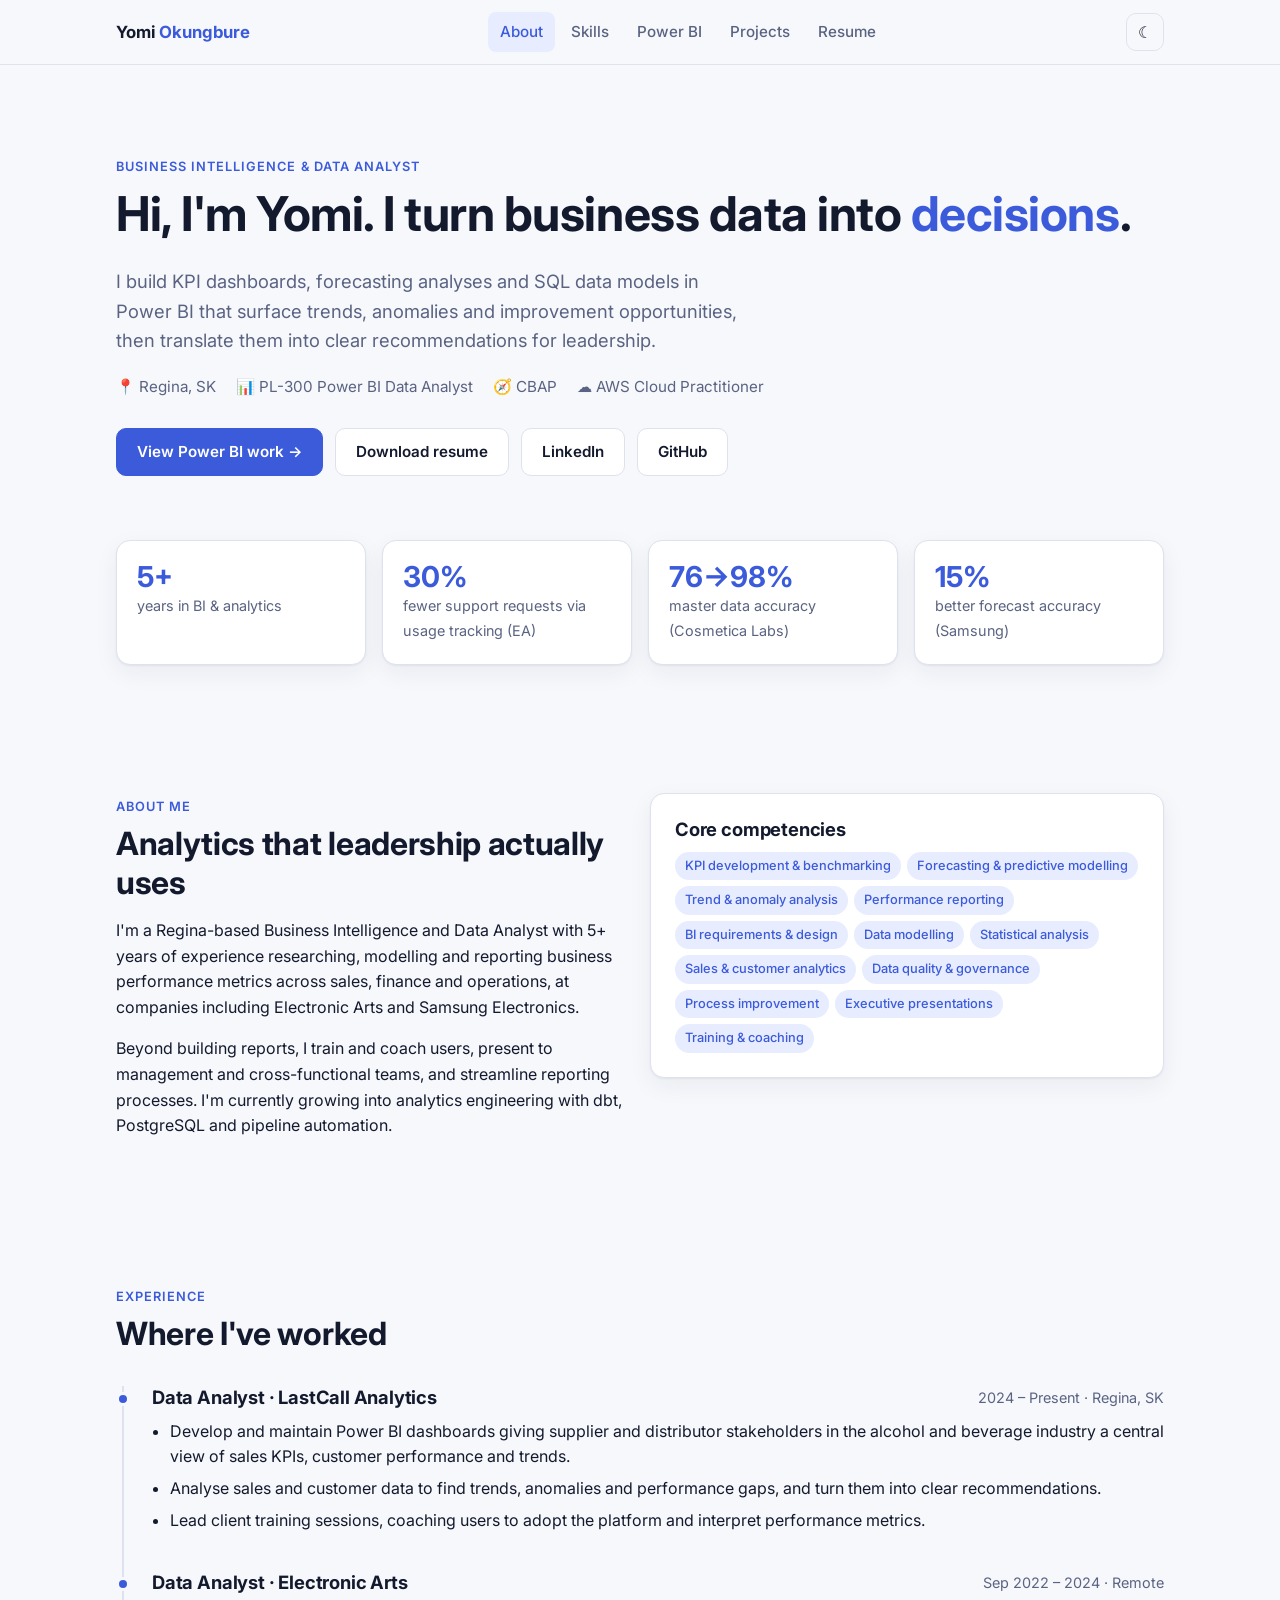
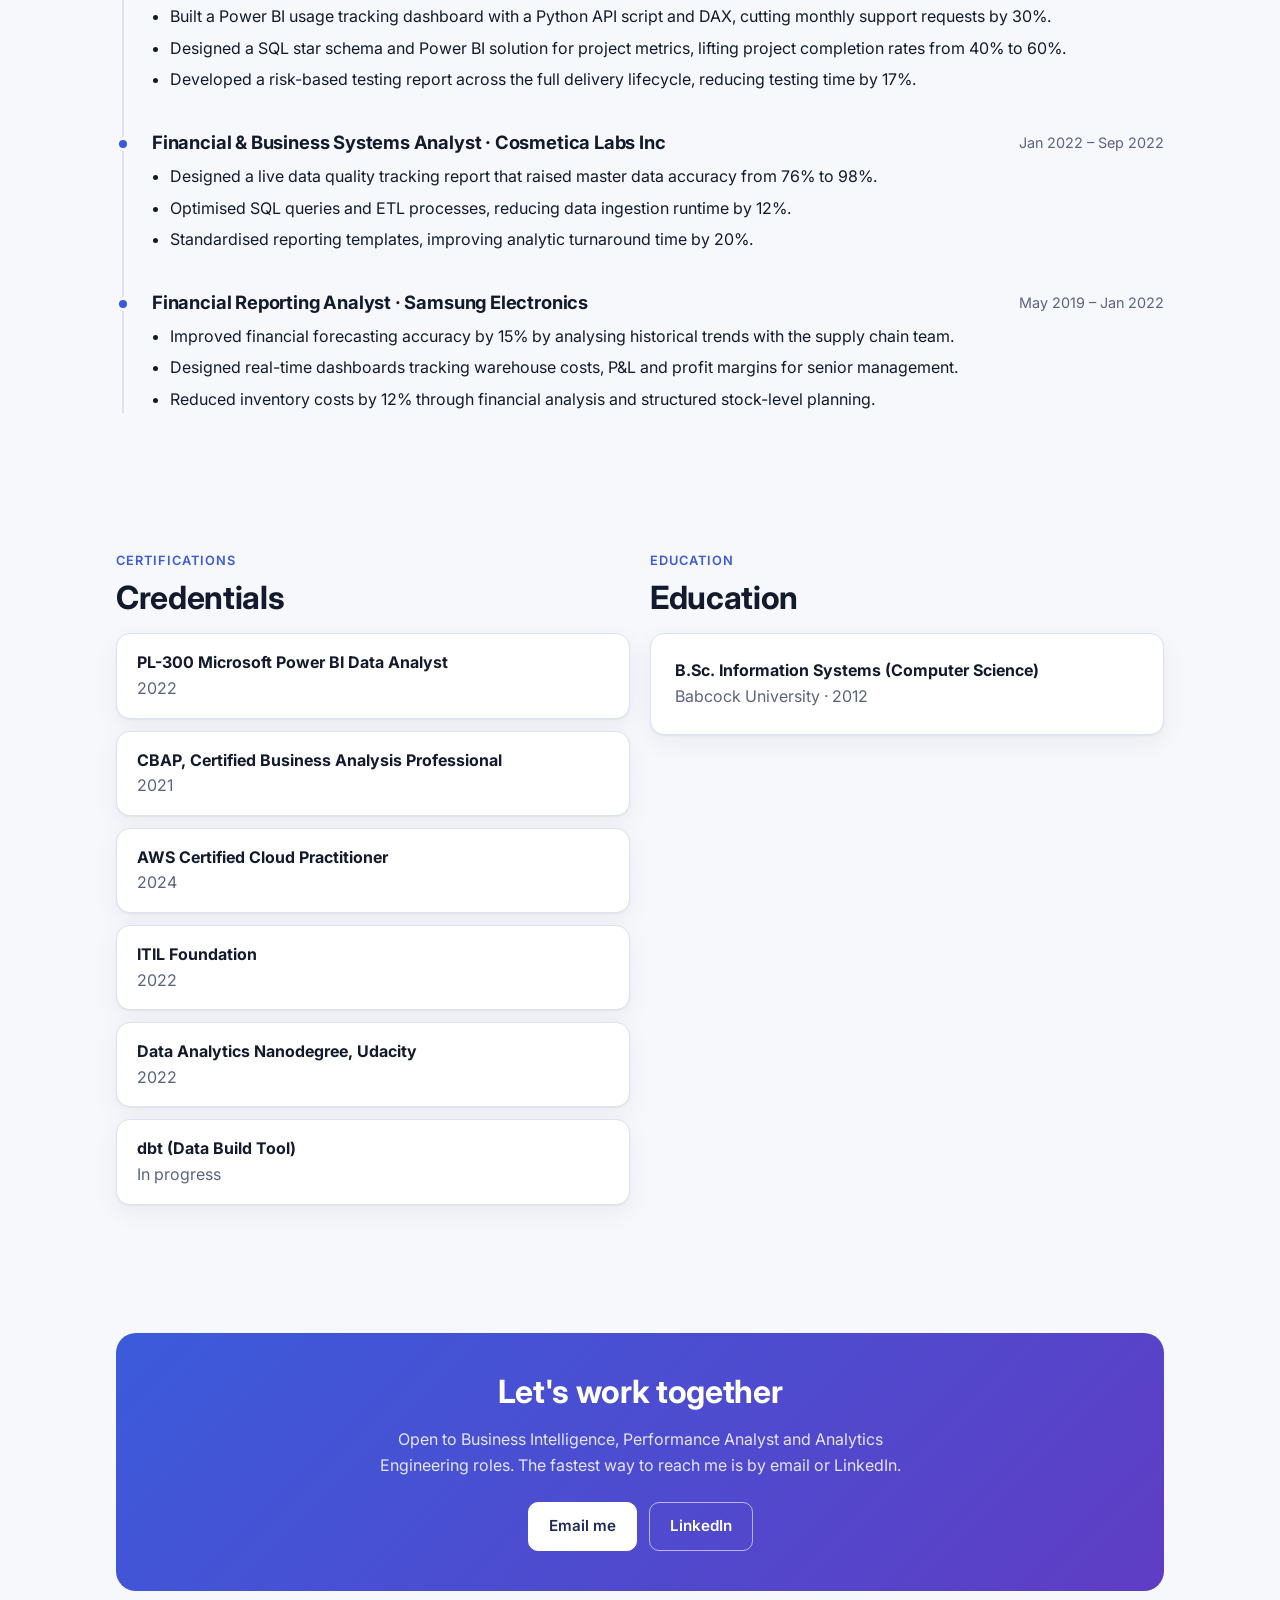
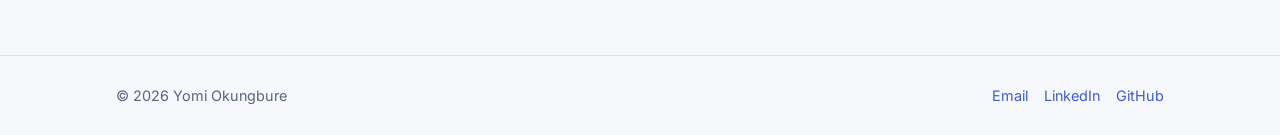
==== index.html @ 1226eb6e "Initial personal website About, Skills, Power BI and Projects pages with embedded Financial Dashboar" ====
<!doctype html>
<html lang="en">
<head>
  <meta charset="utf-8">
  <meta name="viewport" content="width=device-width, initial-scale=1">
  <title>Yomi Okungbure | Business Intelligence & Data Analyst</title>
  <meta name="description" content="Regina-based Business Intelligence and Data Analyst with 5+ years building Power BI dashboards, SQL data models and forecasting analyses.">
  <meta property="og:title" content="Yomi Okungbure | Business Intelligence & Data Analyst">
  <meta property="og:description" content="Power BI dashboards, SQL data models, KPI benchmarking and forecasting.">
  <meta property="og:image" content="assets/img/financial-dashboard.jpg">
  <link rel="preconnect" href="https://fonts.googleapis.com">
  <link rel="preconnect" href="https://fonts.gstatic.com" crossorigin>
  <link href="https://fonts.googleapis.com/css2?family=Inter:wght@400;500;600;700&display=swap" rel="stylesheet">
  <link rel="stylesheet" href="assets/css/style.css">
  <script src="assets/js/main.js"></script>
</head>
<body>
  <header class="site-header">
    <div class="container nav">
      <a class="brand" href="index.html">Yomi <span>Okungbure</span></a>
      <ul class="nav-links">
        <li><a href="index.html" aria-current="page">About</a></li>
        <li><a href="skills.html">Skills</a></li>
        <li><a href="powerbi.html">Power BI</a></li>
        <li><a href="projects.html">Projects</a></li>
        <li><a href="assets/Yomi_Okungbure_Resume.pdf" target="_blank" rel="noopener">Resume</a></li>
      </ul>
      <div class="nav-right">
        <button class="icon-btn" data-theme-toggle aria-label="Toggle dark mode">☾</button>
        <button class="icon-btn menu-btn" data-menu-toggle aria-label="Open menu" aria-expanded="false">☰</button>
      </div>
    </div>
  </header>

  <main>
    <section class="hero">
      <div class="container">
        <span class="eyebrow">Business Intelligence &amp; Data Analyst</span>
        <h1>Hi, I'm Yomi. I turn business data into <span>decisions</span>.</h1>
        <p class="lead">
          I build KPI dashboards, forecasting analyses and SQL data models in Power BI that surface trends,
          anomalies and improvement opportunities, then translate them into clear recommendations for leadership.
        </p>
        <div class="hero-meta">
          <span>📍 Regina, SK</span>
          <span>📊 PL-300 Power BI Data Analyst</span>
          <span>🧭 CBAP</span>
          <span>☁ AWS Cloud Practitioner</span>
        </div>
        <div class="btn-row">
          <a class="btn btn-primary" href="powerbi.html">View Power BI work →</a>
          <a class="btn" href="assets/Yomi_Okungbure_Resume.pdf" target="_blank" rel="noopener">Download resume</a>
          <a class="btn" href="https://www.linkedin.com/in/yomi-okungbure/" target="_blank" rel="noopener">LinkedIn</a>
          <a class="btn" href="https://github.com/BOkungbure" target="_blank" rel="noopener">GitHub</a>
        </div>
      </div>
    </section>

    <section style="padding-top:0">
      <div class="container">
        <div class="stats">
          <div class="stat"><b>5+</b><span>years in BI &amp; analytics</span></div>
          <div class="stat"><b>30%</b><span>fewer support requests via usage tracking (EA)</span></div>
          <div class="stat"><b>76→98%</b><span>master data accuracy (Cosmetica Labs)</span></div>
          <div class="stat"><b>15%</b><span>better forecast accuracy (Samsung)</span></div>
        </div>
      </div>
    </section>

    <section>
      <div class="container grid grid-2" style="align-items:start">
        <div>
          <span class="eyebrow">About me</span>
          <h2>Analytics that leadership actually uses</h2>
          <p>
            I'm a Regina-based Business Intelligence and Data Analyst with 5+ years of experience researching,
            modelling and reporting business performance metrics across sales, finance and operations, at
            companies including Electronic Arts and Samsung Electronics.
          </p>
          <p>
            Beyond building reports, I train and coach users, present to management and cross-functional teams,
            and streamline reporting processes. I'm currently growing into analytics engineering with dbt,
            PostgreSQL and pipeline automation.
          </p>
        </div>
        <div class="card">
          <h3>Core competencies</h3>
          <ul class="tags">
            <li>KPI development &amp; benchmarking</li>
            <li>Forecasting &amp; predictive modelling</li>
            <li>Trend &amp; anomaly analysis</li>
            <li>Performance reporting</li>
            <li>BI requirements &amp; design</li>
            <li>Data modelling</li>
            <li>Statistical analysis</li>
            <li>Sales &amp; customer analytics</li>
            <li>Data quality &amp; governance</li>
            <li>Process improvement</li>
            <li>Executive presentations</li>
            <li>Training &amp; coaching</li>
          </ul>
        </div>
      </div>
    </section>

    <section>
      <div class="container">
        <div class="section-head">
          <span class="eyebrow">Experience</span>
          <h2>Where I've worked</h2>
        </div>
        <div class="timeline">
          <article class="job">
            <div class="job-head">
              <h3>Data Analyst · LastCall Analytics</h3>
              <span class="job-meta">2024 – Present · Regina, SK</span>
            </div>
            <ul>
              <li>Develop and maintain Power BI dashboards giving supplier and distributor stakeholders in the alcohol and beverage industry a central view of sales KPIs, customer performance and trends.</li>
              <li>Analyse sales and customer data to find trends, anomalies and performance gaps, and turn them into clear recommendations.</li>
              <li>Lead client training sessions, coaching users to adopt the platform and interpret performance metrics.</li>
            </ul>
          </article>
          <article class="job">
            <div class="job-head">
              <h3>Data Analyst · Electronic Arts</h3>
              <span class="job-meta">Sep 2022 – 2024 · Remote</span>
            </div>
            <ul>
              <li>Built a Power BI usage tracking dashboard with a Python API script and DAX, cutting monthly support requests by 30%.</li>
              <li>Designed a SQL star schema and Power BI solution for project metrics, lifting project completion rates from 40% to 60%.</li>
              <li>Developed a risk-based testing report across the full delivery lifecycle, reducing testing time by 17%.</li>
            </ul>
          </article>
          <article class="job">
            <div class="job-head">
              <h3>Financial &amp; Business Systems Analyst · Cosmetica Labs Inc</h3>
              <span class="job-meta">Jan 2022 – Sep 2022</span>
            </div>
            <ul>
              <li>Designed a live data quality tracking report that raised master data accuracy from 76% to 98%.</li>
              <li>Optimised SQL queries and ETL processes, reducing data ingestion runtime by 12%.</li>
              <li>Standardised reporting templates, improving analytic turnaround time by 20%.</li>
            </ul>
          </article>
          <article class="job">
            <div class="job-head">
              <h3>Financial Reporting Analyst · Samsung Electronics</h3>
              <span class="job-meta">May 2019 – Jan 2022</span>
            </div>
            <ul>
              <li>Improved financial forecasting accuracy by 15% by analysing historical trends with the supply chain team.</li>
              <li>Designed real-time dashboards tracking warehouse costs, P&amp;L and profit margins for senior management.</li>
              <li>Reduced inventory costs by 12% through financial analysis and structured stock-level planning.</li>
            </ul>
          </article>
        </div>
      </div>
    </section>

    <section>
      <div class="container grid grid-2" style="align-items:start">
        <div>
          <span class="eyebrow">Certifications</span>
          <h2>Credentials</h2>
          <div class="grid" style="gap:12px">
            <div class="card" style="padding:16px 20px"><b>PL-300 Microsoft Power BI Data Analyst</b><br><span class="muted">2022</span></div>
            <div class="card" style="padding:16px 20px"><b>CBAP, Certified Business Analysis Professional</b><br><span class="muted">2021</span></div>
            <div class="card" style="padding:16px 20px"><b>AWS Certified Cloud Practitioner</b><br><span class="muted">2024</span></div>
            <div class="card" style="padding:16px 20px"><b>ITIL Foundation</b><br><span class="muted">2022</span></div>
            <div class="card" style="padding:16px 20px"><b>Data Analytics Nanodegree, Udacity</b><br><span class="muted">2022</span></div>
            <div class="card" style="padding:16px 20px"><b>dbt (Data Build Tool)</b><br><span class="muted">In progress</span></div>
          </div>
        </div>
        <div>
          <span class="eyebrow">Education</span>
          <h2>Education</h2>
          <div class="card">
            <b>B.Sc. Information Systems (Computer Science)</b><br>
            <span class="muted">Babcock University · 2012</span>
          </div>
        </div>
      </div>
    </section>

    <section id="contact">
      <div class="container">
        <div class="cta">
          <h2>Let's work together</h2>
          <p>Open to Business Intelligence, Performance Analyst and Analytics Engineering roles. The fastest way to reach me is by email or LinkedIn.</p>
          <div class="btn-row" style="justify-content:center">
            <a class="btn" href="mailto:b.okungbure@gmail.com">Email me</a>
            <a class="btn btn-ghost" href="https://www.linkedin.com/in/yomi-okungbure/" target="_blank" rel="noopener">LinkedIn</a>
          </div>
        </div>
      </div>
    </section>
  </main>

  <footer class="site-footer">
    <div class="container">
      <span>© <span data-year></span> Yomi Okungbure</span>
      <nav>
        <a href="mailto:b.okungbure@gmail.com">Email</a>
        <a href="https://www.linkedin.com/in/yomi-okungbure/" target="_blank" rel="noopener">LinkedIn</a>
        <a href="https://github.com/BOkungbure" target="_blank" rel="noopener">GitHub</a>
      </nav>
    </div>
  </footer>
</body>
</html>
---- assets/css/style.css ----
/* ===== Design tokens ===== */
:root {
  --bg: #f7f8fc;
  --surface: #ffffff;
  --surface-2: #eef1f8;
  --text: #141a2e;
  --muted: #5a6382;
  --border: #dde2ee;
  --accent: #3b5bdb;
  --accent-2: #12b886;
  --accent-soft: #e7ecff;
  --shadow: 0 1px 2px rgba(20, 26, 46, .06), 0 8px 24px rgba(20, 26, 46, .06);
  --radius: 14px;
  --maxw: 1080px;
}
@media (prefers-color-scheme: dark) {
  :root:not([data-theme="light"]) {
    --bg: #0d1120;
    --surface: #151b2e;
    --surface-2: #1c2440;
    --text: #e8ebf5;
    --muted: #9aa3c0;
    --border: #2a3354;
    --accent: #7c95ff;
    --accent-2: #38d9a9;
    --accent-soft: #222c52;
    --shadow: 0 1px 2px rgba(0, 0, 0, .3), 0 8px 24px rgba(0, 0, 0, .25);
  }
}
:root[data-theme="dark"] {
  --bg: #0d1120;
  --surface: #151b2e;
  --surface-2: #1c2440;
  --text: #e8ebf5;
  --muted: #9aa3c0;
  --border: #2a3354;
  --accent: #7c95ff;
  --accent-2: #38d9a9;
  --accent-soft: #222c52;
  --shadow: 0 1px 2px rgba(0, 0, 0, .3), 0 8px 24px rgba(0, 0, 0, .25);
}

/* ===== Base ===== */
*, *::before, *::after { box-sizing: border-box; }
html { scroll-behavior: smooth; }
body {
  margin: 0;
  background: var(--bg);
  color: var(--text);
  font-family: "Inter", system-ui, -apple-system, "Segoe UI", Roboto, sans-serif;
  font-size: 16px;
  line-height: 1.6;
  -webkit-font-smoothing: antialiased;
}
a { color: var(--accent); text-decoration: none; }
a:hover { text-decoration: underline; }
img { max-width: 100%; display: block; }
h1, h2, h3 { line-height: 1.2; margin: 0 0 .5em; letter-spacing: -.01em; }
h1 { font-size: clamp(2rem, 5vw, 3rem); }
h2 { font-size: clamp(1.5rem, 3.2vw, 2rem); }
h3 { font-size: 1.15rem; }
p { margin: 0 0 1em; }
.container { max-width: var(--maxw); margin: 0 auto; padding: 0 16px; }
.muted { color: var(--muted); }

/* ===== Header / nav ===== */
.site-header {
  position: sticky; top: 0; z-index: 10;
  background: color-mix(in srgb, var(--bg) 85%, transparent);
  backdrop-filter: blur(10px);
  border-bottom: 1px solid var(--border);
}
.nav { display: flex; align-items: center; justify-content: space-between; height: 64px; gap: 12px; }
.brand { font-weight: 700; color: var(--text); font-size: 1.05rem; white-space: nowrap; }
.brand span { color: var(--accent); }
.brand:hover { text-decoration: none; }
.nav-links { display: flex; align-items: center; gap: 4px; list-style: none; margin: 0; padding: 0; }
.nav-links a {
  display: block; padding: 8px 12px; border-radius: 8px;
  color: var(--muted); font-weight: 500; font-size: .95rem;
}
.nav-links a:hover { color: var(--text); background: var(--surface-2); text-decoration: none; }
.nav-links a[aria-current="page"] { color: var(--accent); background: var(--accent-soft); }
.icon-btn {
  background: none; border: 1px solid var(--border); color: var(--text);
  width: 38px; height: 38px; border-radius: 10px; cursor: pointer;
  display: inline-grid; place-items: center; font-size: 1rem;
}
.icon-btn:hover { background: var(--surface-2); }
.nav-right { display: flex; gap: 8px; align-items: center; }
.menu-btn { display: none; }

@media (max-width: 760px) {
  .menu-btn { display: inline-grid; }
  .nav-links {
    display: none; position: absolute; top: 64px; left: 0; right: 0;
    flex-direction: column; align-items: stretch; gap: 0;
    background: var(--surface); border-bottom: 1px solid var(--border); padding: 8px 16px 16px;
  }
  .nav-links.open { display: flex; }
  .nav-links a { padding: 12px; }
}

/* ===== Sections ===== */
section { padding: 64px 0; }
.section-head { margin-bottom: 32px; max-width: 680px; }
.eyebrow {
  display: inline-block; font-size: .8rem; font-weight: 600; letter-spacing: .08em;
  text-transform: uppercase; color: var(--accent); margin-bottom: 8px;
}
.page-hero { padding: 56px 0 8px; }

/* ===== Hero ===== */
.hero { padding: 88px 0 64px; }
.hero h1 span { color: var(--accent); }
.hero .lead { font-size: 1.15rem; color: var(--muted); max-width: 640px; }
.hero-meta { display: flex; flex-wrap: wrap; gap: 8px 20px; color: var(--muted); font-size: .95rem; margin: 20px 0 28px; }
.btn-row { display: flex; flex-wrap: wrap; gap: 12px; }
.btn {
  display: inline-flex; align-items: center; gap: 8px;
  padding: 11px 20px; border-radius: 10px; font-weight: 600; font-size: .95rem;
  border: 1px solid var(--border); color: var(--text); background: var(--surface);
}
.btn:hover { text-decoration: none; border-color: var(--accent); }
.btn-primary { background: var(--accent); border-color: var(--accent); color: #fff; }
.btn-primary:hover { filter: brightness(1.08); }

/* ===== Stats ===== */
.stats { display: grid; grid-template-columns: repeat(auto-fit, minmax(160px, 1fr)); gap: 16px; }
.stat {
  background: var(--surface); border: 1px solid var(--border); border-radius: var(--radius);
  padding: 20px; box-shadow: var(--shadow);
}
.stat b { display: block; font-size: 1.8rem; color: var(--accent); line-height: 1.1; }
.stat span { color: var(--muted); font-size: .9rem; }

/* ===== Cards ===== */
.grid { display: grid; gap: 20px; }
.grid > * { min-width: 0; }
.grid-2 { grid-template-columns: repeat(auto-fit, minmax(300px, 1fr)); }
.grid-3 { grid-template-columns: repeat(auto-fit, minmax(240px, 1fr)); }
.card {
  background: var(--surface); border: 1px solid var(--border); border-radius: var(--radius);
  padding: 24px; box-shadow: var(--shadow);
}
.card p:last-child { margin-bottom: 0; }
.tags { display: flex; flex-wrap: wrap; gap: 6px; margin: 12px 0 0; padding: 0; list-style: none; }
.tags li {
  font-size: .8rem; padding: 4px 10px; border-radius: 999px;
  background: var(--accent-soft); color: var(--accent); font-weight: 500;
}

/* ===== Skills ===== */
.skill-card h3 { display: flex; justify-content: space-between; align-items: baseline; gap: 8px; }
.level { font-size: .8rem; font-weight: 600; color: var(--accent-2); white-space: nowrap; }
.meter { height: 8px; border-radius: 999px; background: var(--surface-2); overflow: hidden; margin: 6px 0 14px; }
.meter > i { display: block; height: 100%; border-radius: inherit; background: linear-gradient(90deg, var(--accent), var(--accent-2)); }
.chip-group { margin-bottom: 28px; }
.chip-group h3 { margin-bottom: 10px; }
.chips { display: flex; flex-wrap: wrap; gap: 8px; list-style: none; margin: 0; padding: 0; }
.chips li {
  background: var(--surface); border: 1px solid var(--border); border-radius: 10px;
  padding: 7px 14px; font-size: .92rem;
}

/* ===== Timeline ===== */
.timeline { border-left: 2px solid var(--border); margin-left: 6px; padding-left: 28px; }
.job { position: relative; padding-bottom: 32px; }
.job:last-child { padding-bottom: 0; }
.job::before {
  content: ""; position: absolute; left: -36px; top: 6px;
  width: 14px; height: 14px; border-radius: 50%;
  background: var(--accent); border: 3px solid var(--bg);
}
.job-head { display: flex; flex-wrap: wrap; justify-content: space-between; gap: 4px 16px; }
.job-head h3 { margin: 0; }
.job-meta { color: var(--muted); font-size: .9rem; }
.job ul { margin: 10px 0 0; padding-left: 18px; }
.job li { margin-bottom: 6px; }

/* ===== Power BI reports ===== */
.report { display: grid; gap: 28px; }
.report + .report { margin-top: 64px; padding-top: 64px; border-top: 1px solid var(--border); }
.embed {
  position: relative; width: 100%; aspect-ratio: 16 / 10;
  border-radius: var(--radius); overflow: hidden;
  border: 1px solid var(--border); background: var(--surface-2); box-shadow: var(--shadow);
}
.embed iframe { position: absolute; inset: 0; width: 100%; height: 100%; border: 0; }
.report-pages { display: grid; grid-template-columns: repeat(auto-fit, minmax(220px, 1fr)); gap: 16px; }
.report-pages .card { padding: 18px; }
.report-pages h4 { margin: 0 0 6px; font-size: 1rem; }
.report-pages p { font-size: .92rem; color: var(--muted); }
.report-cards .card { padding: 0; overflow: hidden; display: flex; flex-direction: column; }
.report-cards .card img { aspect-ratio: 4 / 3; object-fit: cover; width: 100%; border-bottom: 1px solid var(--border); }
.report-cards .card .body { padding: 20px; }
.note {
  border-left: 4px solid var(--accent-2); background: var(--surface);
  padding: 14px 18px; border-radius: 8px; font-size: .92rem; color: var(--muted);
}

/* ===== Projects ===== */
.project h3 a { color: var(--text); }
.arch {
  background: var(--surface-2); border-radius: 10px; padding: 16px;
  font-family: ui-monospace, "Cascadia Code", Consolas, monospace; font-size: .85rem;
  overflow-x: auto; white-space: pre; color: var(--text); margin: 12px 0;
}
.project ul { padding-left: 18px; }

/* ===== Contact / footer ===== */
.cta {
  background: linear-gradient(135deg, var(--accent), #5f3dc4);
  color: #fff; border-radius: 20px; padding: 40px 32px; text-align: center;
}
.cta p { color: rgba(255, 255, 255, .85); max-width: 560px; margin: 0 auto 24px; }
.cta .btn { background: #fff; color: #1f2a5c; border-color: #fff; }
.cta .btn-ghost { background: transparent; color: #fff; border-color: rgba(255, 255, 255, .6); }
.site-footer { border-top: 1px solid var(--border); padding: 28px 0; color: var(--muted); font-size: .9rem; }
.site-footer .container { display: flex; flex-wrap: wrap; justify-content: space-between; gap: 12px; }
.site-footer nav { display: flex; gap: 16px; }
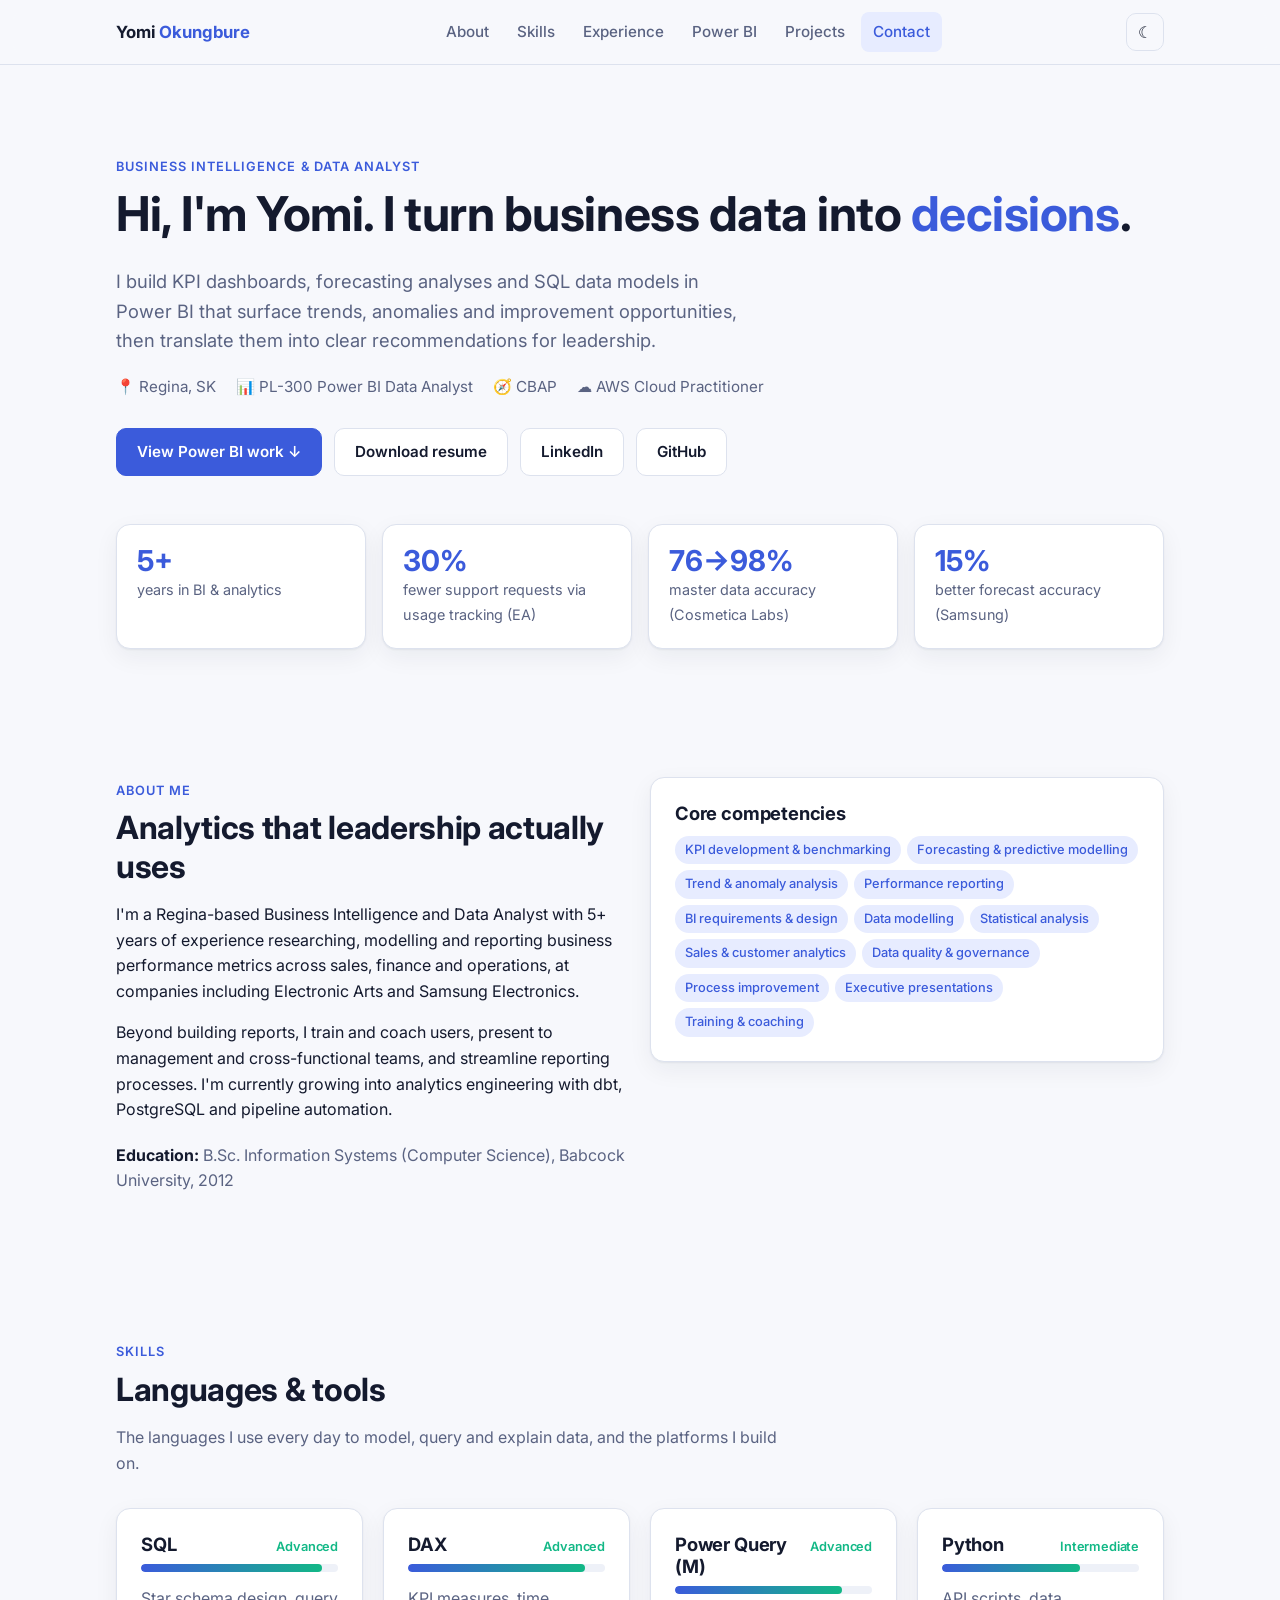
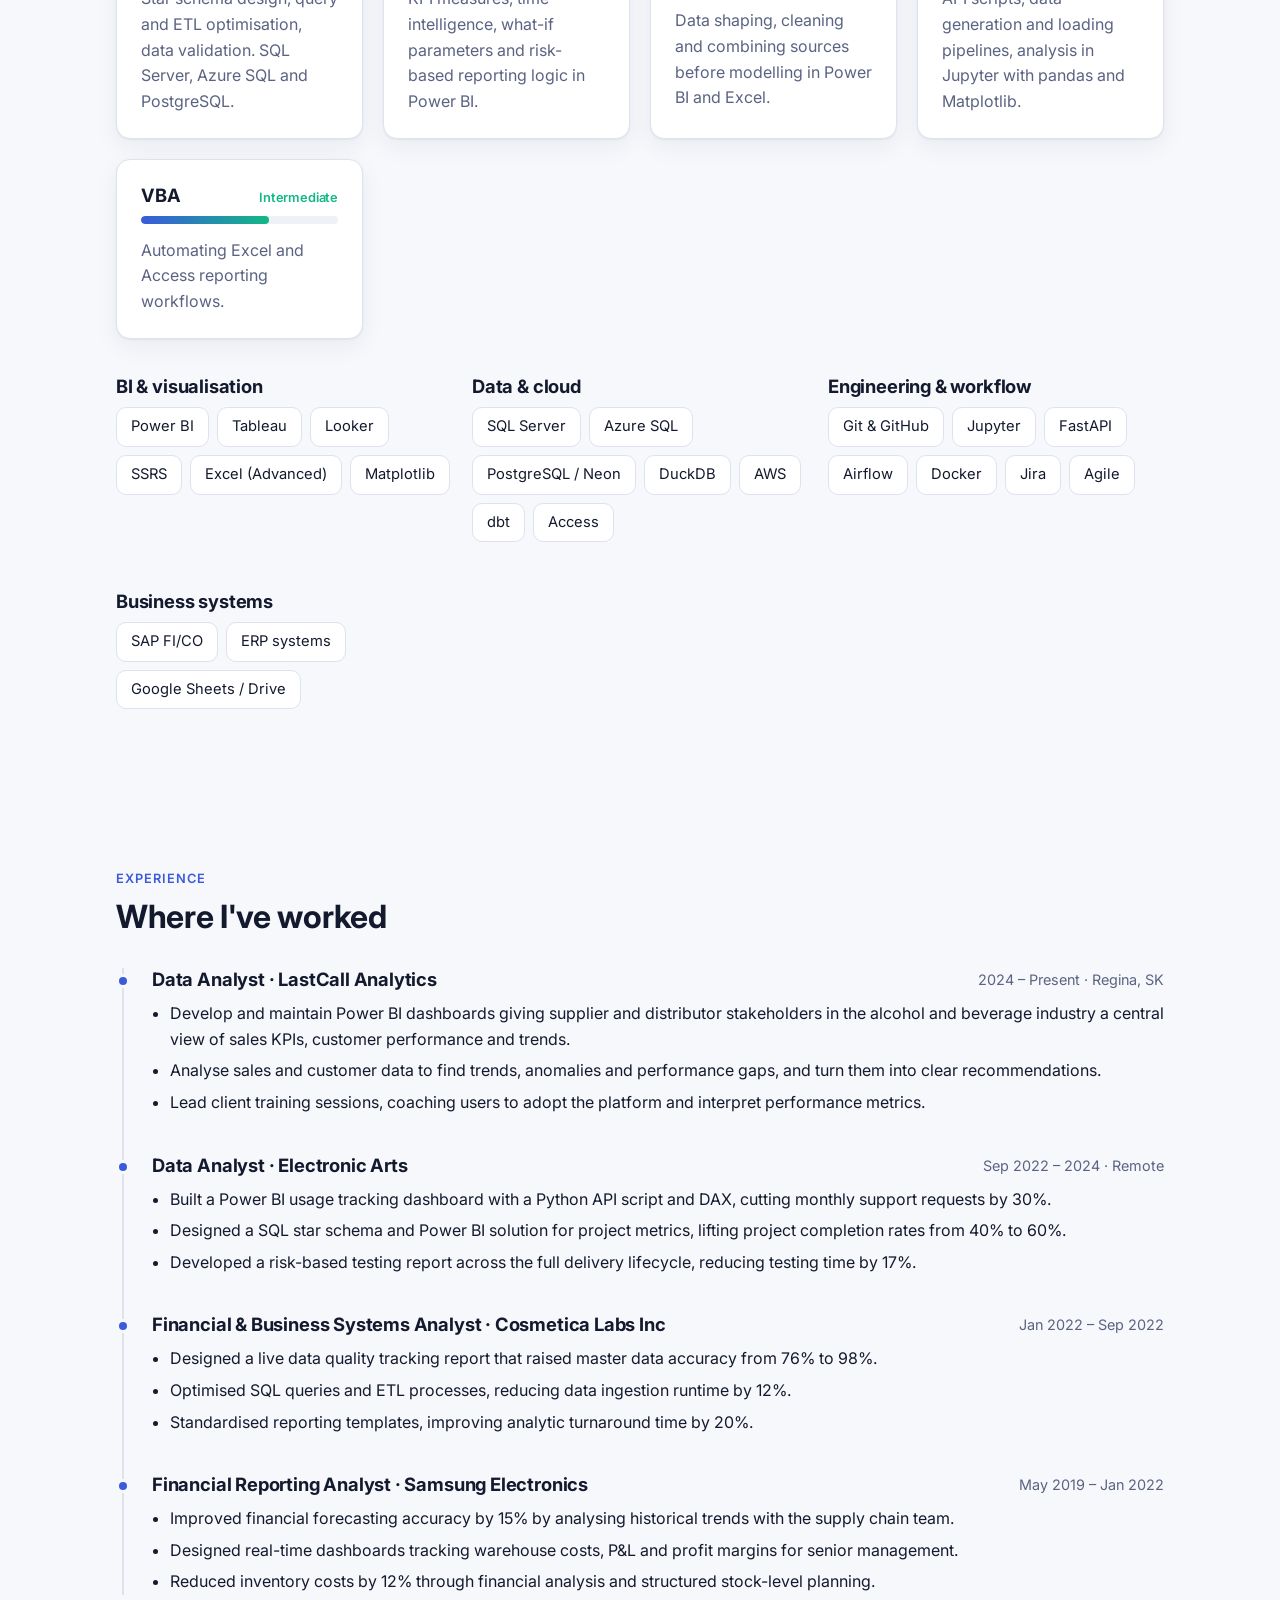
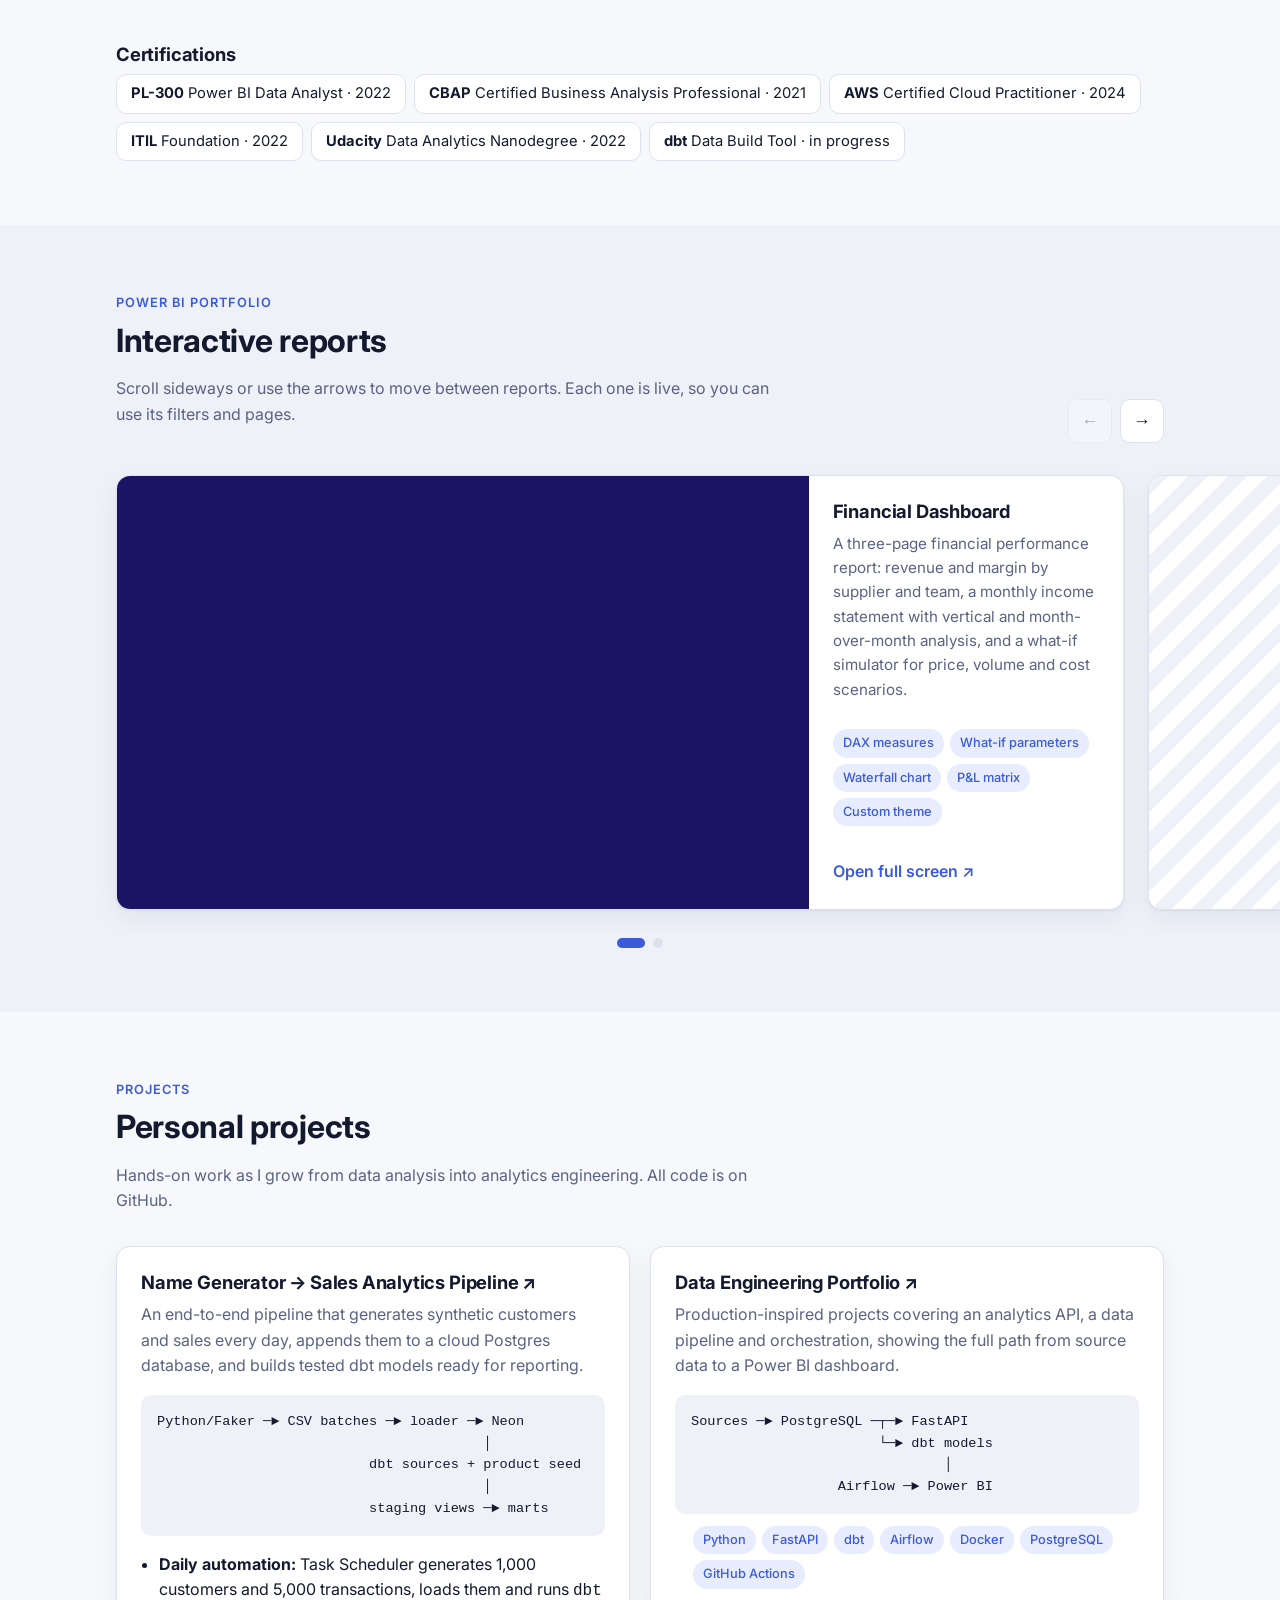
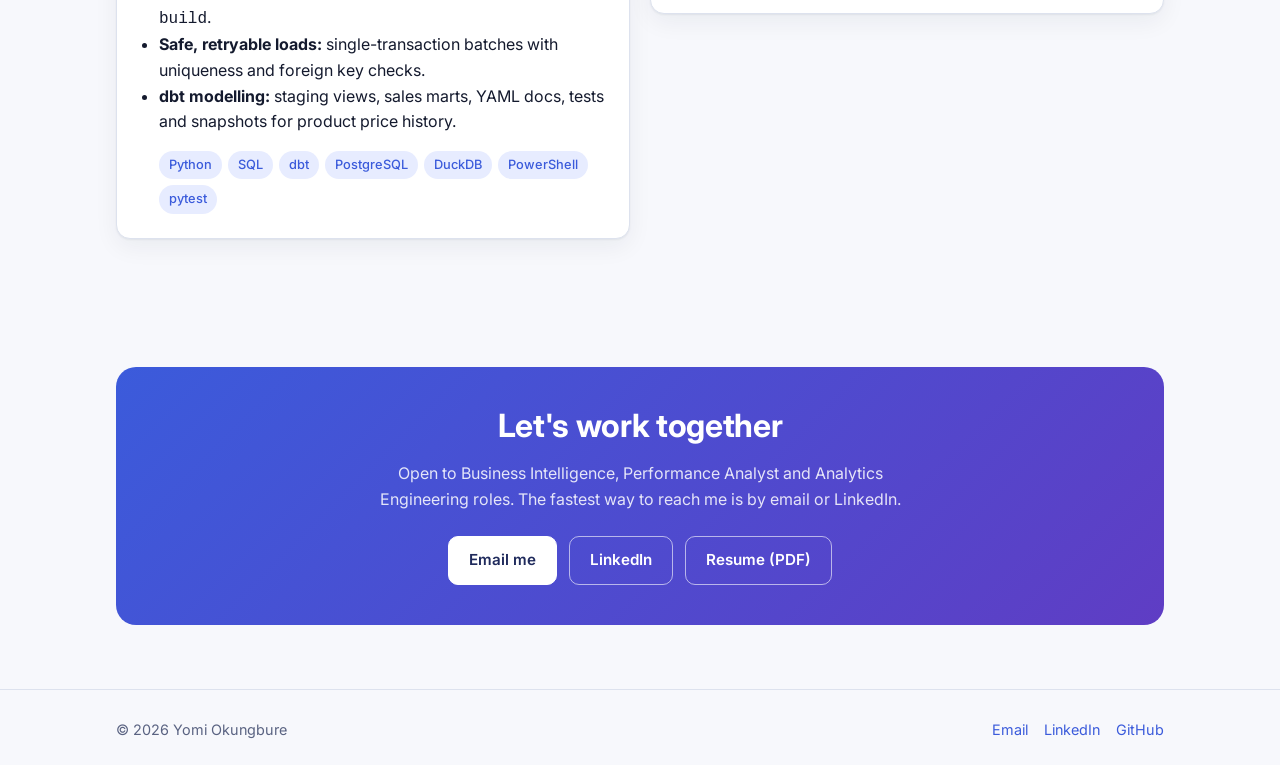
==== commit 74a0083f: "Convert to a one-page site with a horizontal Power BI carousel Merge Skills, Power BI and Projects i" ====
--- a/index.html
+++ b/index.html
@@ -17,13 +17,14 @@
 <body>
   <header class="site-header">
     <div class="container nav">
-      <a class="brand" href="index.html">Yomi <span>Okungbure</span></a>
+      <a class="brand" href="#top">Yomi <span>Okungbure</span></a>
       <ul class="nav-links">
-        <li><a href="index.html" aria-current="page">About</a></li>
-        <li><a href="skills.html">Skills</a></li>
-        <li><a href="powerbi.html">Power BI</a></li>
-        <li><a href="projects.html">Projects</a></li>
-        <li><a href="assets/Yomi_Okungbure_Resume.pdf" target="_blank" rel="noopener">Resume</a></li>
+        <li><a href="#about">About</a></li>
+        <li><a href="#skills">Skills</a></li>
+        <li><a href="#experience">Experience</a></li>
+        <li><a href="#powerbi">Power BI</a></li>
+        <li><a href="#projects">Projects</a></li>
+        <li><a href="#contact">Contact</a></li>
       </ul>
       <div class="nav-right">
         <button class="icon-btn" data-theme-toggle aria-label="Toggle dark mode">☾</button>
@@ -32,7 +33,8 @@
     </div>
   </header>
 
-  <main>
+  <main id="top">
+    <!-- ===================== HERO ===================== -->
     <section class="hero">
       <div class="container">
         <span class="eyebrow">Business Intelligence &amp; Data Analyst</span>
@@ -48,17 +50,12 @@
           <span>☁ AWS Cloud Practitioner</span>
         </div>
         <div class="btn-row">
-          <a class="btn btn-primary" href="powerbi.html">View Power BI work →</a>
+          <a class="btn btn-primary" href="#powerbi">View Power BI work ↓</a>
           <a class="btn" href="assets/Yomi_Okungbure_Resume.pdf" target="_blank" rel="noopener">Download resume</a>
           <a class="btn" href="https://www.linkedin.com/in/yomi-okungbure/" target="_blank" rel="noopener">LinkedIn</a>
           <a class="btn" href="https://github.com/BOkungbure" target="_blank" rel="noopener">GitHub</a>
         </div>
-      </div>
-    </section>
-
-    <section style="padding-top:0">
-      <div class="container">
-        <div class="stats">
+        <div class="stats" style="margin-top:48px">
           <div class="stat"><b>5+</b><span>years in BI &amp; analytics</span></div>
           <div class="stat"><b>30%</b><span>fewer support requests via usage tracking (EA)</span></div>
           <div class="stat"><b>76→98%</b><span>master data accuracy (Cosmetica Labs)</span></div>
@@ -67,7 +64,8 @@
       </div>
     </section>
 
-    <section>
+    <!-- ===================== ABOUT ===================== -->
+    <section id="about">
       <div class="container grid grid-2" style="align-items:start">
         <div>
           <span class="eyebrow">About me</span>
@@ -81,6 +79,9 @@
             Beyond building reports, I train and coach users, present to management and cross-functional teams,
             and streamline reporting processes. I'm currently growing into analytics engineering with dbt,
             PostgreSQL and pipeline automation.
+          </p>
+          <p class="muted" style="margin-top:20px">
+            <b style="color:var(--text)">Education:</b> B.Sc. Information Systems (Computer Science), Babcock University, 2012
           </p>
         </div>
         <div class="card">
@@ -103,7 +104,66 @@
       </div>
     </section>
 
-    <section>
+    <!-- ===================== SKILLS ===================== -->
+    <section id="skills">
+      <div class="container">
+        <div class="section-head">
+          <span class="eyebrow">Skills</span>
+          <h2>Languages &amp; tools</h2>
+          <p class="muted">The languages I use every day to model, query and explain data, and the platforms I build on.</p>
+        </div>
+        <!-- To edit: change the level text and the meter width (e.g. style="width:90%"). -->
+        <div class="grid grid-3">
+          <article class="card skill-card">
+            <h3>SQL <span class="level">Advanced</span></h3>
+            <div class="meter"><i style="width:92%"></i></div>
+            <p class="muted">Star schema design, query and ETL optimisation, data validation. SQL Server, Azure SQL and PostgreSQL.</p>
+          </article>
+          <article class="card skill-card">
+            <h3>DAX <span class="level">Advanced</span></h3>
+            <div class="meter"><i style="width:90%"></i></div>
+            <p class="muted">KPI measures, time intelligence, what-if parameters and risk-based reporting logic in Power BI.</p>
+          </article>
+          <article class="card skill-card">
+            <h3>Power Query (M) <span class="level">Advanced</span></h3>
+            <div class="meter"><i style="width:85%"></i></div>
+            <p class="muted">Data shaping, cleaning and combining sources before modelling in Power BI and Excel.</p>
+          </article>
+          <article class="card skill-card">
+            <h3>Python <span class="level">Intermediate</span></h3>
+            <div class="meter"><i style="width:70%"></i></div>
+            <p class="muted">API scripts, data generation and loading pipelines, analysis in Jupyter with pandas and Matplotlib.</p>
+          </article>
+          <article class="card skill-card">
+            <h3>VBA <span class="level">Intermediate</span></h3>
+            <div class="meter"><i style="width:65%"></i></div>
+            <p class="muted">Automating Excel and Access reporting workflows.</p>
+          </article>
+        </div>
+
+        <div class="grid grid-2" style="margin-top:36px">
+          <div class="chip-group">
+            <h3>BI &amp; visualisation</h3>
+            <ul class="chips"><li>Power BI</li><li>Tableau</li><li>Looker</li><li>SSRS</li><li>Excel (Advanced)</li><li>Matplotlib</li></ul>
+          </div>
+          <div class="chip-group">
+            <h3>Data &amp; cloud</h3>
+            <ul class="chips"><li>SQL Server</li><li>Azure SQL</li><li>PostgreSQL / Neon</li><li>DuckDB</li><li>AWS</li><li>dbt</li><li>Access</li></ul>
+          </div>
+          <div class="chip-group">
+            <h3>Engineering &amp; workflow</h3>
+            <ul class="chips"><li>Git &amp; GitHub</li><li>Jupyter</li><li>FastAPI</li><li>Airflow</li><li>Docker</li><li>Jira</li><li>Agile</li></ul>
+          </div>
+          <div class="chip-group">
+            <h3>Business systems</h3>
+            <ul class="chips"><li>SAP FI/CO</li><li>ERP systems</li><li>Google Sheets / Drive</li></ul>
+          </div>
+        </div>
+      </div>
+    </section>
+
+    <!-- ===================== EXPERIENCE ===================== -->
+    <section id="experience">
       <div class="container">
         <div class="section-head">
           <span class="eyebrow">Experience</span>
@@ -155,34 +215,128 @@
             </ul>
           </article>
         </div>
-      </div>
-    </section>
-
-    <section>
-      <div class="container grid grid-2" style="align-items:start">
-        <div>
-          <span class="eyebrow">Certifications</span>
-          <h2>Credentials</h2>
-          <div class="grid" style="gap:12px">
-            <div class="card" style="padding:16px 20px"><b>PL-300 Microsoft Power BI Data Analyst</b><br><span class="muted">2022</span></div>
-            <div class="card" style="padding:16px 20px"><b>CBAP, Certified Business Analysis Professional</b><br><span class="muted">2021</span></div>
-            <div class="card" style="padding:16px 20px"><b>AWS Certified Cloud Practitioner</b><br><span class="muted">2024</span></div>
-            <div class="card" style="padding:16px 20px"><b>ITIL Foundation</b><br><span class="muted">2022</span></div>
-            <div class="card" style="padding:16px 20px"><b>Data Analytics Nanodegree, Udacity</b><br><span class="muted">2022</span></div>
-            <div class="card" style="padding:16px 20px"><b>dbt (Data Build Tool)</b><br><span class="muted">In progress</span></div>
-          </div>
-        </div>
-        <div>
-          <span class="eyebrow">Education</span>
-          <h2>Education</h2>
-          <div class="card">
-            <b>B.Sc. Information Systems (Computer Science)</b><br>
-            <span class="muted">Babcock University · 2012</span>
-          </div>
-        </div>
-      </div>
-    </section>
-
+
+        <h3 style="margin-top:48px">Certifications</h3>
+        <ul class="chips">
+          <li><b>PL-300</b> Power BI Data Analyst · 2022</li>
+          <li><b>CBAP</b> Certified Business Analysis Professional · 2021</li>
+          <li><b>AWS</b> Certified Cloud Practitioner · 2024</li>
+          <li><b>ITIL</b> Foundation · 2022</li>
+          <li><b>Udacity</b> Data Analytics Nanodegree · 2022</li>
+          <li><b>dbt</b> Data Build Tool · in progress</li>
+        </ul>
+      </div>
+    </section>
+
+    <!-- ===================== POWER BI (horizontal scroll) ===================== -->
+    <section id="powerbi" class="powerbi">
+      <div class="container">
+        <div class="carousel-head">
+          <div class="section-head" style="margin-bottom:0">
+            <span class="eyebrow">Power BI portfolio</span>
+            <h2>Interactive reports</h2>
+            <p class="muted">Scroll sideways or use the arrows to move between reports. Each one is live, so you can use its filters and pages.</p>
+          </div>
+          <div class="carousel-nav">
+            <button class="icon-btn" data-carousel-prev aria-label="Previous report">←</button>
+            <button class="icon-btn" data-carousel-next aria-label="Next report">→</button>
+          </div>
+        </div>
+      </div>
+
+      <div class="carousel" data-carousel tabindex="0" aria-label="Power BI reports">
+        <!-- ===== REPORT SLIDE =====
+             To add a report: copy one <article class="slide"> ... </article> block,
+             paste it inside this carousel, and change the title, text, tags and both URLs.
+             The dots under the carousel update automatically. -->
+        <article class="slide">
+          <div class="slide-inner">
+            <div class="embed">
+              <iframe title="Financial Dashboard" loading="lazy" allowfullscreen
+                src="https://app.powerbi.com/view?r=eyJrIjoiOGRiNzBlMWUtNGJmMS00ODQ2LTg1NzEtYzkzYTUyNWY1YzA4IiwidCI6IjFiYjY1Y2MxLTcxMDItNGRlYi05Y2FlLTVlODljMjE5MjMzNCJ9"></iframe>
+            </div>
+            <div class="slide-text">
+              <h3>Financial Dashboard</h3>
+              <p class="muted">
+                A three-page financial performance report: revenue and margin by supplier and team, a monthly
+                income statement with vertical and month-over-month analysis, and a what-if simulator for
+                price, volume and cost scenarios.
+              </p>
+              <ul class="tags"><li>DAX measures</li><li>What-if parameters</li><li>Waterfall chart</li><li>P&amp;L matrix</li><li>Custom theme</li></ul>
+              <a class="ext-link" href="https://app.powerbi.com/view?r=eyJrIjoiOGRiNzBlMWUtNGJmMS00ODQ2LTg1NzEtYzkzYTUyNWY1YzA4IiwidCI6IjFiYjY1Y2MxLTcxMDItNGRlYi05Y2FlLTVlODljMjE5MjMzNCJ9" target="_blank" rel="noopener">Open full screen ↗</a>
+            </div>
+          </div>
+        </article>
+        <!-- ===== END REPORT SLIDE ===== -->
+
+        <!-- Placeholder: delete this slide once you have a second report. -->
+        <article class="slide">
+          <div class="slide-inner">
+            <div class="embed placeholder">
+              <div>
+                <b>More reports coming soon</b>
+                <span>New Power BI work is added here as it's published.</span>
+              </div>
+            </div>
+            <div class="slide-text">
+              <h3>Next report</h3>
+              <p class="muted">Want to see something specific? Reports from professional roles contain confidential data and aren't published, but I'm happy to walk through them in an interview.</p>
+              <a class="ext-link" href="#contact">Get in touch →</a>
+            </div>
+          </div>
+        </article>
+      </div>
+
+      <div class="container">
+        <div class="dots" data-carousel-dots></div>
+      </div>
+    </section>
+
+    <!-- ===================== PROJECTS ===================== -->
+    <section id="projects">
+      <div class="container">
+        <div class="section-head">
+          <span class="eyebrow">Projects</span>
+          <h2>Personal projects</h2>
+          <p class="muted">Hands-on work as I grow from data analysis into analytics engineering. All code is on GitHub.</p>
+        </div>
+        <div class="grid grid-2" style="align-items:start">
+          <article class="card project">
+            <h3><a href="https://github.com/BOkungbure/name_generator_duckdb" target="_blank" rel="noopener">Name Generator → Sales Analytics Pipeline ↗</a></h3>
+            <p class="muted">
+              An end-to-end pipeline that generates synthetic customers and sales every day, appends them to a
+              cloud Postgres database, and builds tested dbt models ready for reporting.
+            </p>
+<div class="arch">Python/Faker ─► CSV batches ─► loader ─► Neon
+                                        │
+                          dbt sources + product seed
+                                        │
+                          staging views ─► marts</div>
+            <ul>
+              <li><b>Daily automation:</b> Task Scheduler generates 1,000 customers and 5,000 transactions, loads them and runs <code>dbt build</code>.</li>
+              <li><b>Safe, retryable loads:</b> single-transaction batches with uniqueness and foreign key checks.</li>
+              <li><b>dbt modelling:</b> staging views, sales marts, YAML docs, tests and snapshots for product price history.</li>
+            </ul>
+            <ul class="tags"><li>Python</li><li>SQL</li><li>dbt</li><li>PostgreSQL</li><li>DuckDB</li><li>PowerShell</li><li>pytest</li></ul>
+          </article>
+
+          <article class="card project">
+            <h3><a href="https://github.com/BOkungbure/data-engineering-portfolio" target="_blank" rel="noopener">Data Engineering Portfolio ↗</a></h3>
+            <p class="muted">
+              Production-inspired projects covering an analytics API, a data pipeline and orchestration,
+              showing the full path from source data to a Power BI dashboard.
+            </p>
+<div class="arch">Sources ─► PostgreSQL ─┬─► FastAPI
+                       └─► dbt models
+                               │
+                  Airflow ─► Power BI</div>
+            <ul class="tags"><li>Python</li><li>FastAPI</li><li>dbt</li><li>Airflow</li><li>Docker</li><li>PostgreSQL</li><li>GitHub Actions</li></ul>
+          </article>
+        </div>
+      </div>
+    </section>
+
+    <!-- ===================== CONTACT ===================== -->
     <section id="contact">
       <div class="container">
         <div class="cta">
@@ -191,6 +345,7 @@
           <div class="btn-row" style="justify-content:center">
             <a class="btn" href="mailto:b.okungbure@gmail.com">Email me</a>
             <a class="btn btn-ghost" href="https://www.linkedin.com/in/yomi-okungbure/" target="_blank" rel="noopener">LinkedIn</a>
+            <a class="btn btn-ghost" href="assets/Yomi_Okungbure_Resume.pdf" target="_blank" rel="noopener">Resume (PDF)</a>
           </div>
         </div>
       </div>
--- a/assets/css/style.css
+++ b/assets/css/style.css
@@ -80,7 +80,7 @@
   color: var(--muted); font-weight: 500; font-size: .95rem;
 }
 .nav-links a:hover { color: var(--text); background: var(--surface-2); text-decoration: none; }
-.nav-links a[aria-current="page"] { color: var(--accent); background: var(--accent-soft); }
+.nav-links a[aria-current="true"] { color: var(--accent); background: var(--accent-soft); }
 .icon-btn {
   background: none; border: 1px solid var(--border); color: var(--text);
   width: 38px; height: 38px; border-radius: 10px; cursor: pointer;
@@ -178,25 +178,56 @@
 .job ul { margin: 10px 0 0; padding-left: 18px; }
 .job li { margin-bottom: 6px; }
 
-/* ===== Power BI reports ===== */
-.report { display: grid; gap: 28px; }
-.report + .report { margin-top: 64px; padding-top: 64px; border-top: 1px solid var(--border); }
-.embed {
-  position: relative; width: 100%; aspect-ratio: 16 / 10;
-  border-radius: var(--radius); overflow: hidden;
-  border: 1px solid var(--border); background: var(--surface-2); box-shadow: var(--shadow);
-}
+/* ===== Power BI horizontal carousel ===== */
+section[id] { scroll-margin-top: 64px; }
+.powerbi { background: var(--surface-2); }
+.carousel-head { display: flex; justify-content: space-between; align-items: flex-end; gap: 16px; margin-bottom: 28px; }
+.carousel-nav { display: flex; gap: 8px; flex-shrink: 0; }
+.carousel-nav .icon-btn { width: 44px; height: 44px; background: var(--surface); font-size: 1.1rem; }
+.carousel-nav .icon-btn:disabled { opacity: .35; cursor: default; }
+.carousel {
+  --gutter: max(16px, calc((100vw - var(--maxw)) / 2 + 16px));
+  display: flex; gap: 24px;
+  overflow-x: auto; overscroll-behavior-x: contain;
+  scroll-snap-type: x mandatory; scroll-behavior: smooth;
+  padding: 4px var(--gutter) 20px; scroll-padding: 0 var(--gutter);
+  scrollbar-width: thin; scrollbar-color: var(--border) transparent;
+}
+.carousel:focus-visible { outline: 2px solid var(--accent); outline-offset: -2px; }
+.carousel::-webkit-scrollbar { height: 8px; }
+.carousel::-webkit-scrollbar-thumb { background: var(--border); border-radius: 999px; }
+.slide {
+  flex: 0 0 min(calc(var(--maxw) - 32px), calc(100vw - 2 * var(--gutter) - 40px));
+  scroll-snap-align: start;
+}
+.slide-inner {
+  height: 100%;
+  background: var(--surface); border: 1px solid var(--border); border-radius: var(--radius);
+  box-shadow: var(--shadow); overflow: hidden;
+  display: grid; grid-template-columns: minmax(0, 2.2fr) minmax(0, 1fr);
+}
+.slide-text { padding: 24px; display: flex; flex-direction: column; }
+.slide-text p { font-size: .95rem; }
+.ext-link { margin-top: auto; padding-top: 16px; font-weight: 600; }
+.embed { position: relative; width: 100%; aspect-ratio: 16 / 10; background: #1b1464; }
+.slide-inner > .embed { align-self: stretch; height: 100%; min-height: 0; }
 .embed iframe { position: absolute; inset: 0; width: 100%; height: 100%; border: 0; }
-.report-pages { display: grid; grid-template-columns: repeat(auto-fit, minmax(220px, 1fr)); gap: 16px; }
-.report-pages .card { padding: 18px; }
-.report-pages h4 { margin: 0 0 6px; font-size: 1rem; }
-.report-pages p { font-size: .92rem; color: var(--muted); }
-.report-cards .card { padding: 0; overflow: hidden; display: flex; flex-direction: column; }
-.report-cards .card img { aspect-ratio: 4 / 3; object-fit: cover; width: 100%; border-bottom: 1px solid var(--border); }
-.report-cards .card .body { padding: 20px; }
-.note {
-  border-left: 4px solid var(--accent-2); background: var(--surface);
-  padding: 14px 18px; border-radius: 8px; font-size: .92rem; color: var(--muted);
+.embed.placeholder {
+  display: grid; place-items: center; text-align: center; padding: 24px;
+  background: repeating-linear-gradient(135deg, var(--surface-2) 0 14px, var(--surface) 14px 28px);
+  color: var(--muted);
+}
+.embed.placeholder b { display: block; color: var(--text); font-size: 1.1rem; margin-bottom: 4px; }
+.dots { display: flex; justify-content: center; gap: 8px; margin-top: 8px; }
+.dots button {
+  width: 10px; height: 10px; padding: 0; border-radius: 999px; border: 0; cursor: pointer;
+  background: var(--border); transition: width .2s, background .2s;
+}
+.dots button[aria-current="true"] { width: 28px; background: var(--accent); }
+@media (max-width: 860px) {
+  .slide-inner { grid-template-columns: 1fr; }
+  .slide { flex-basis: calc(100vw - 2 * var(--gutter) - 24px); }
+  .carousel { gap: 12px; }
 }
 
 /* ===== Projects ===== */
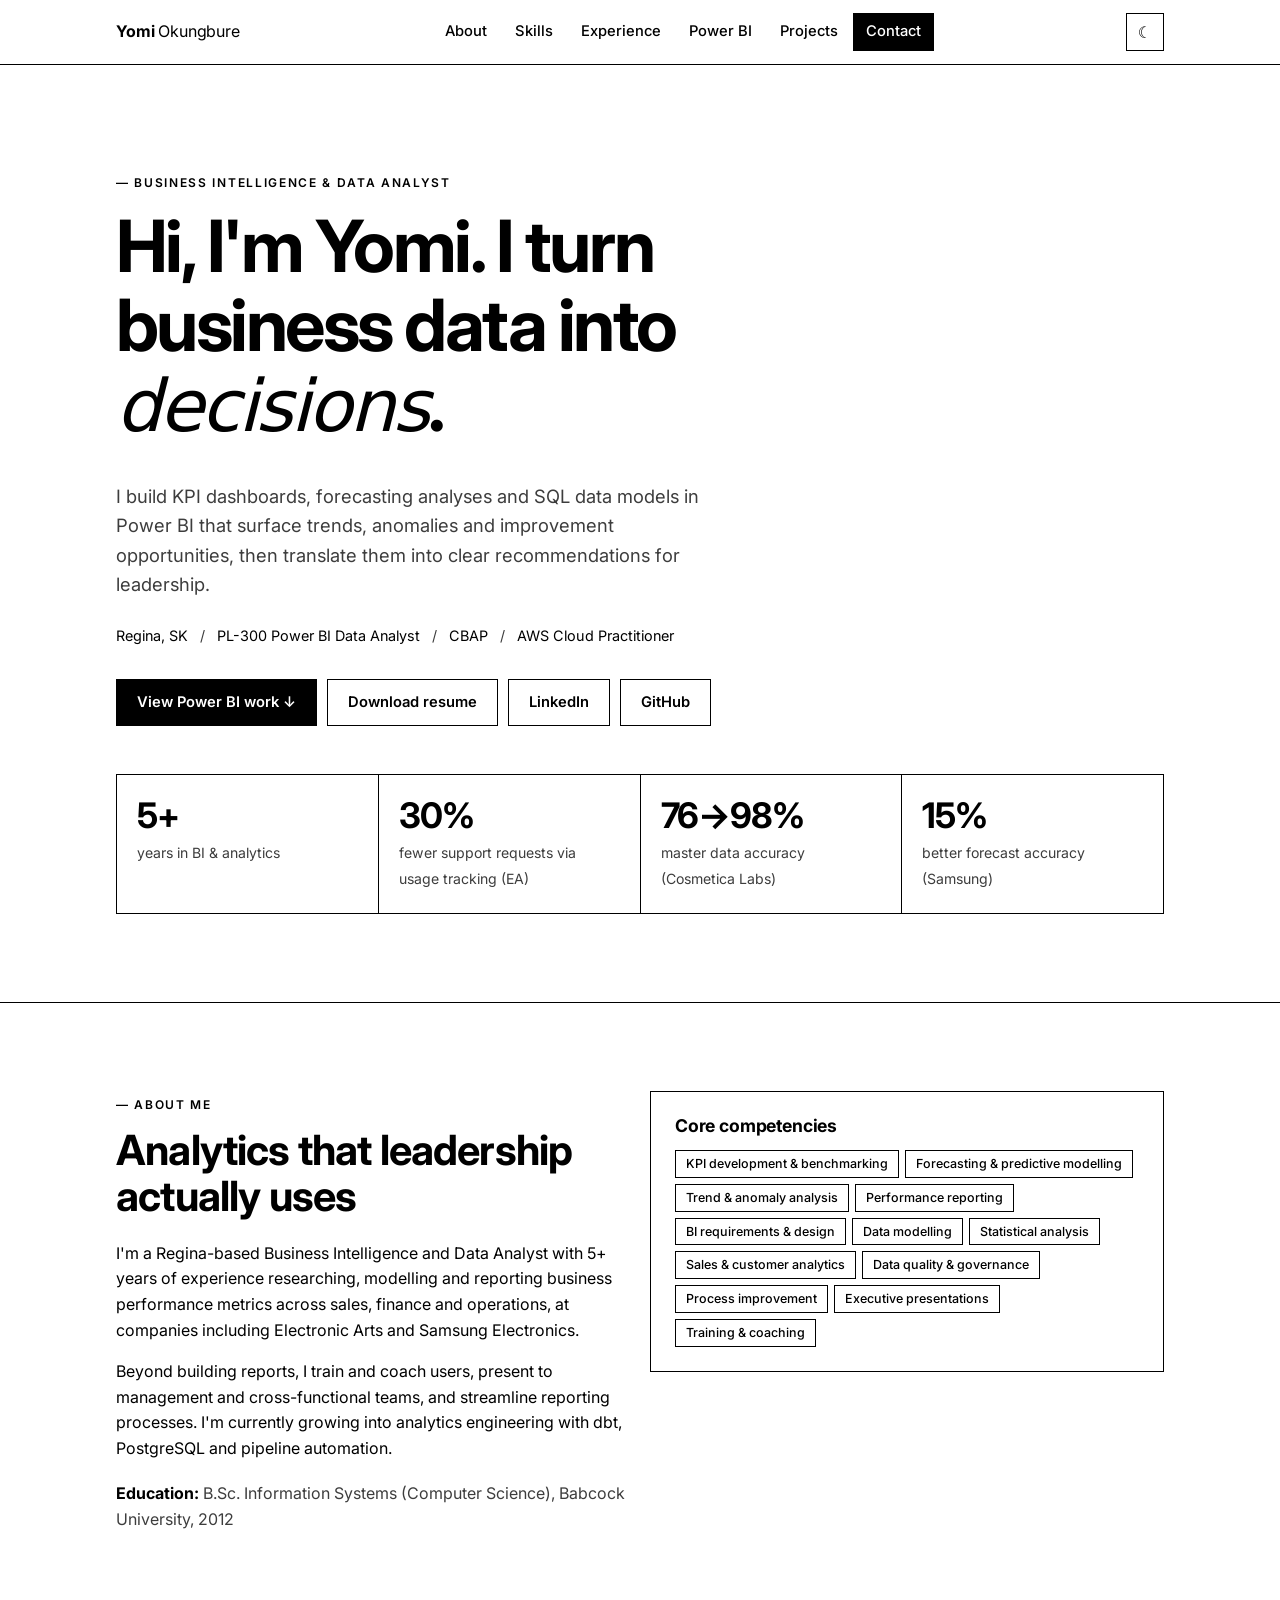
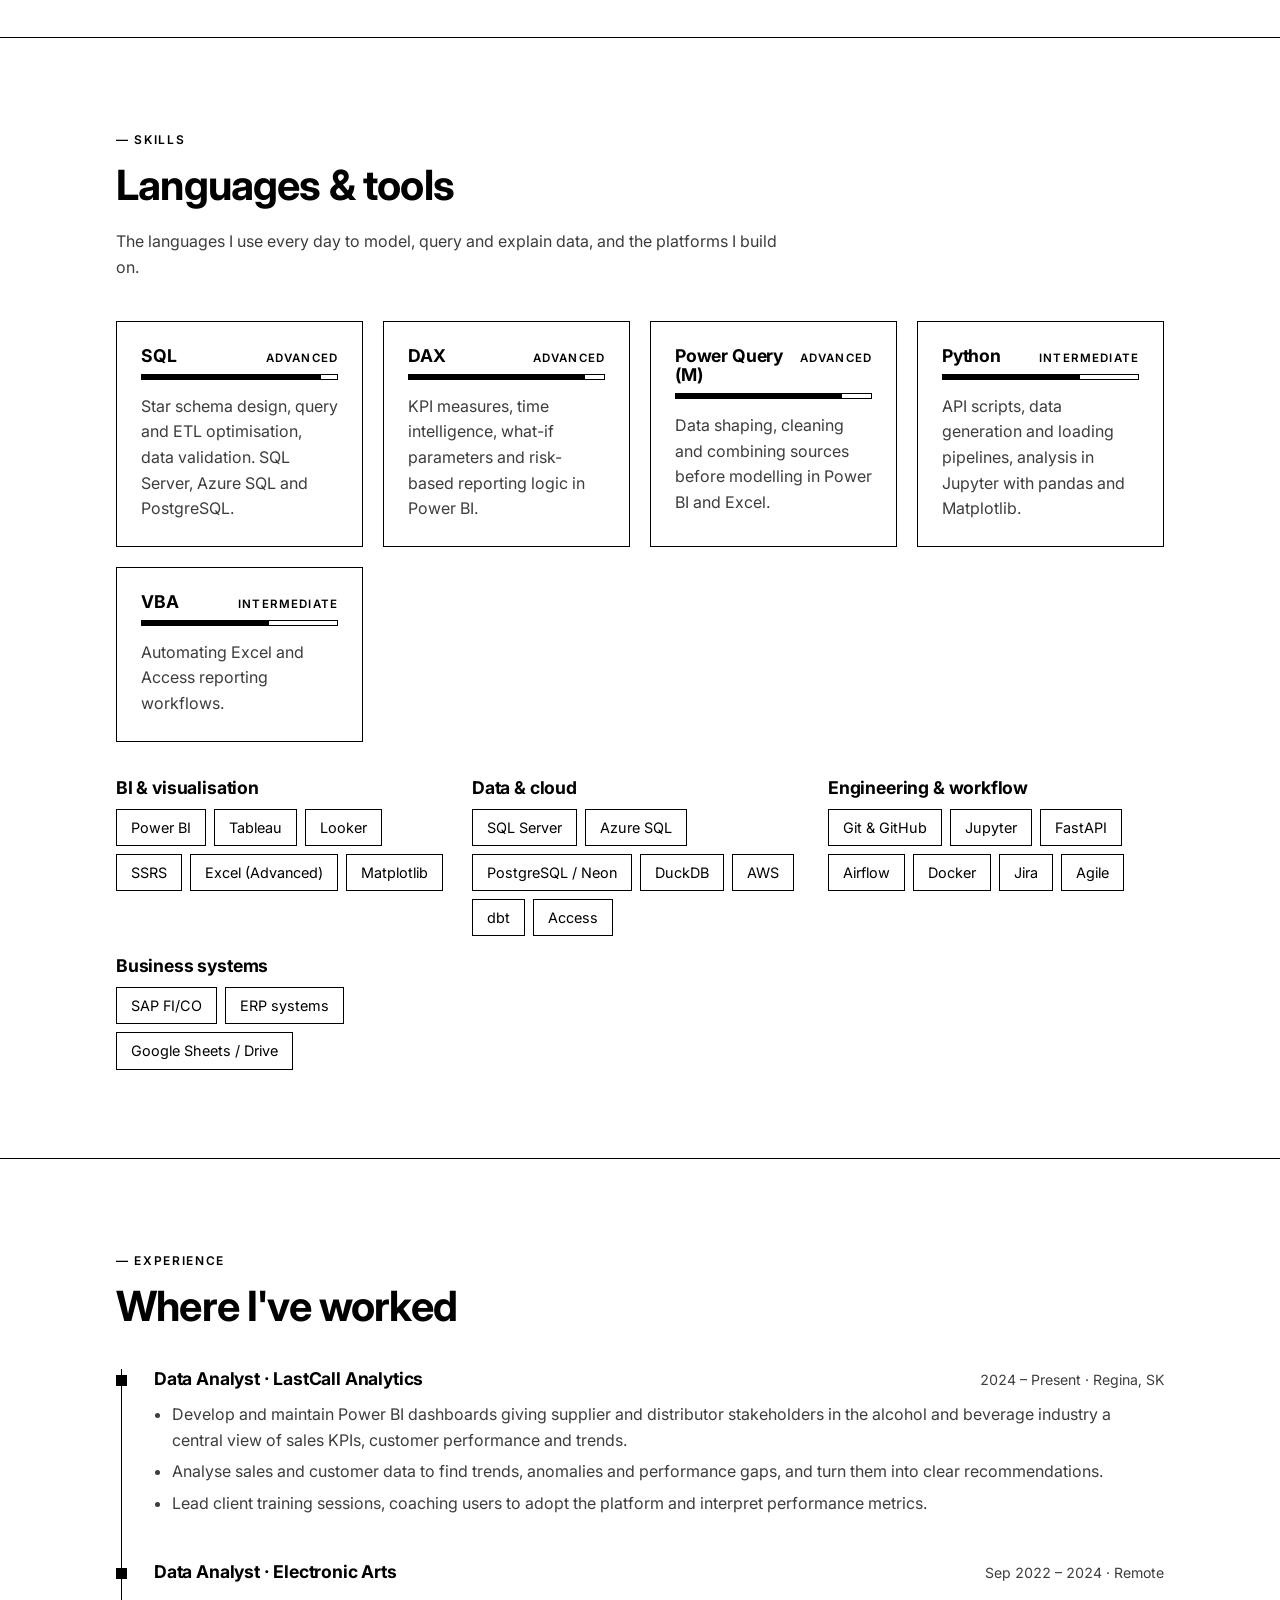
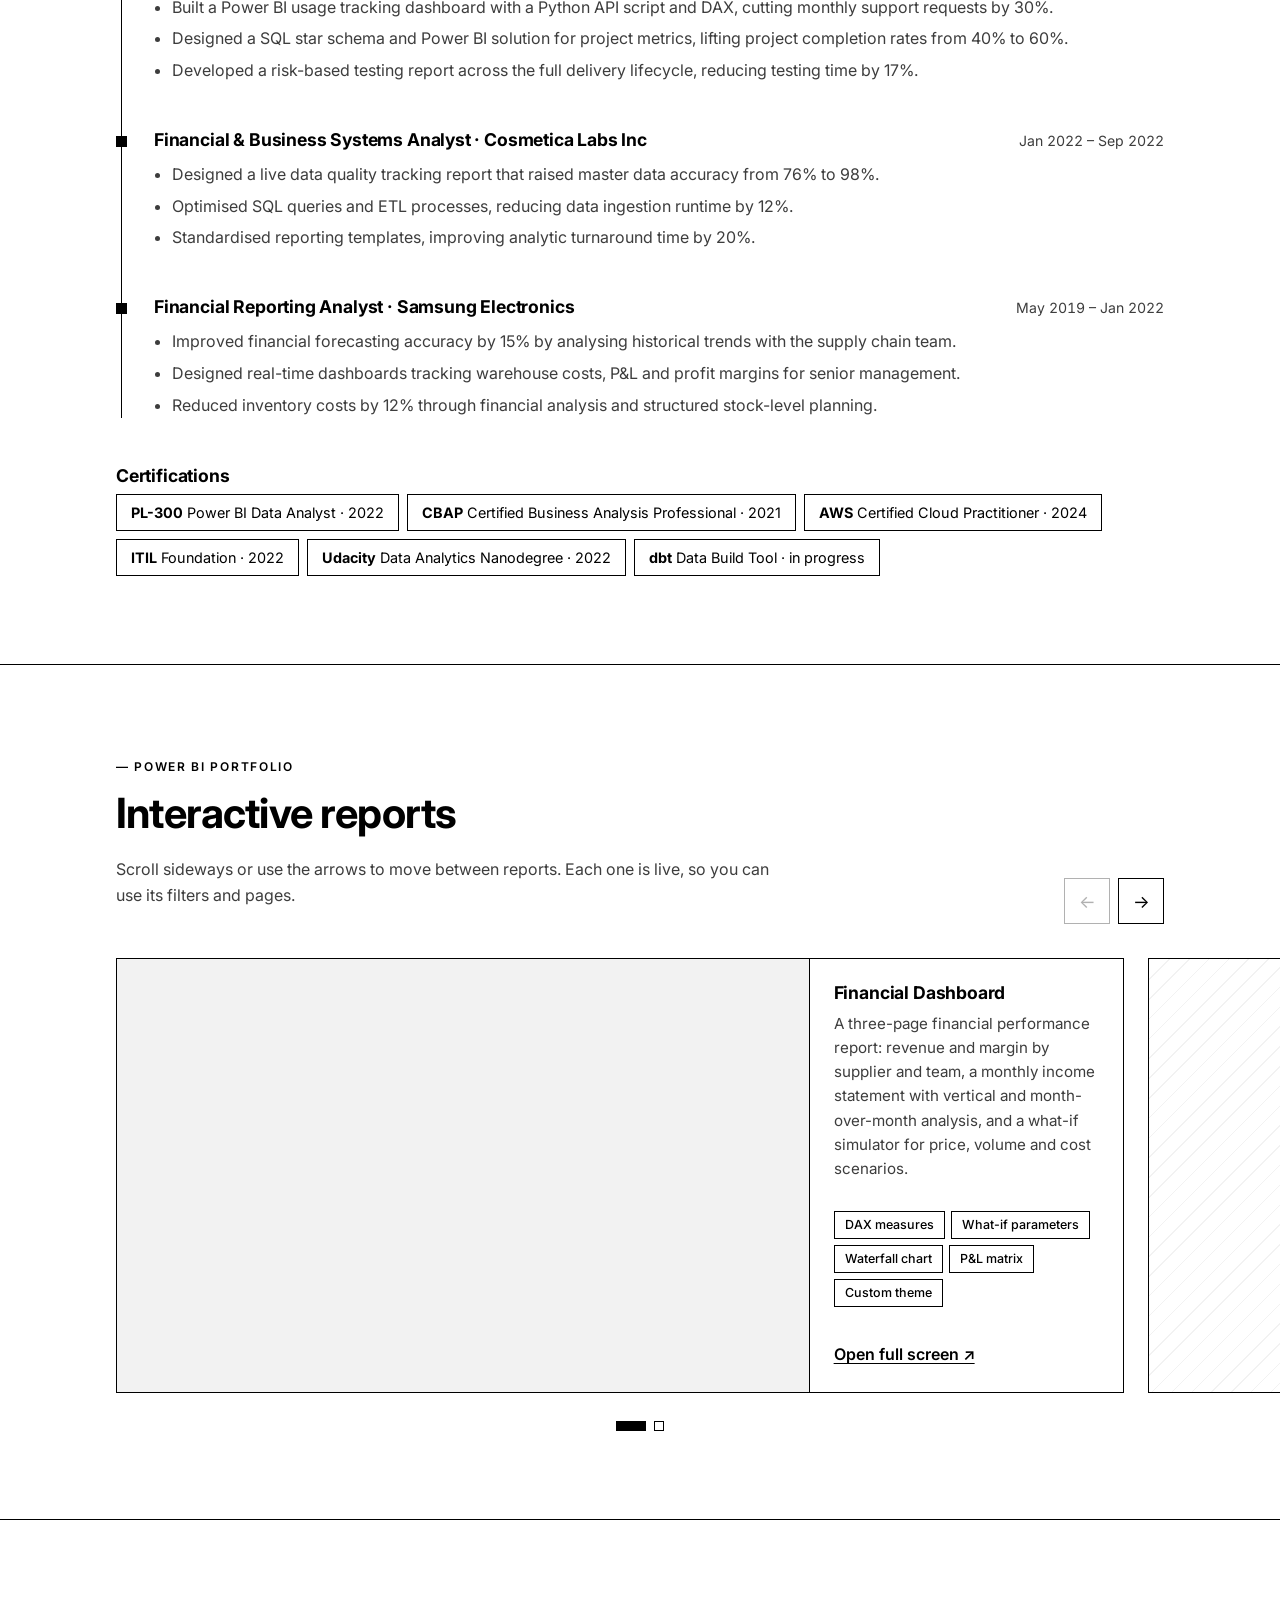
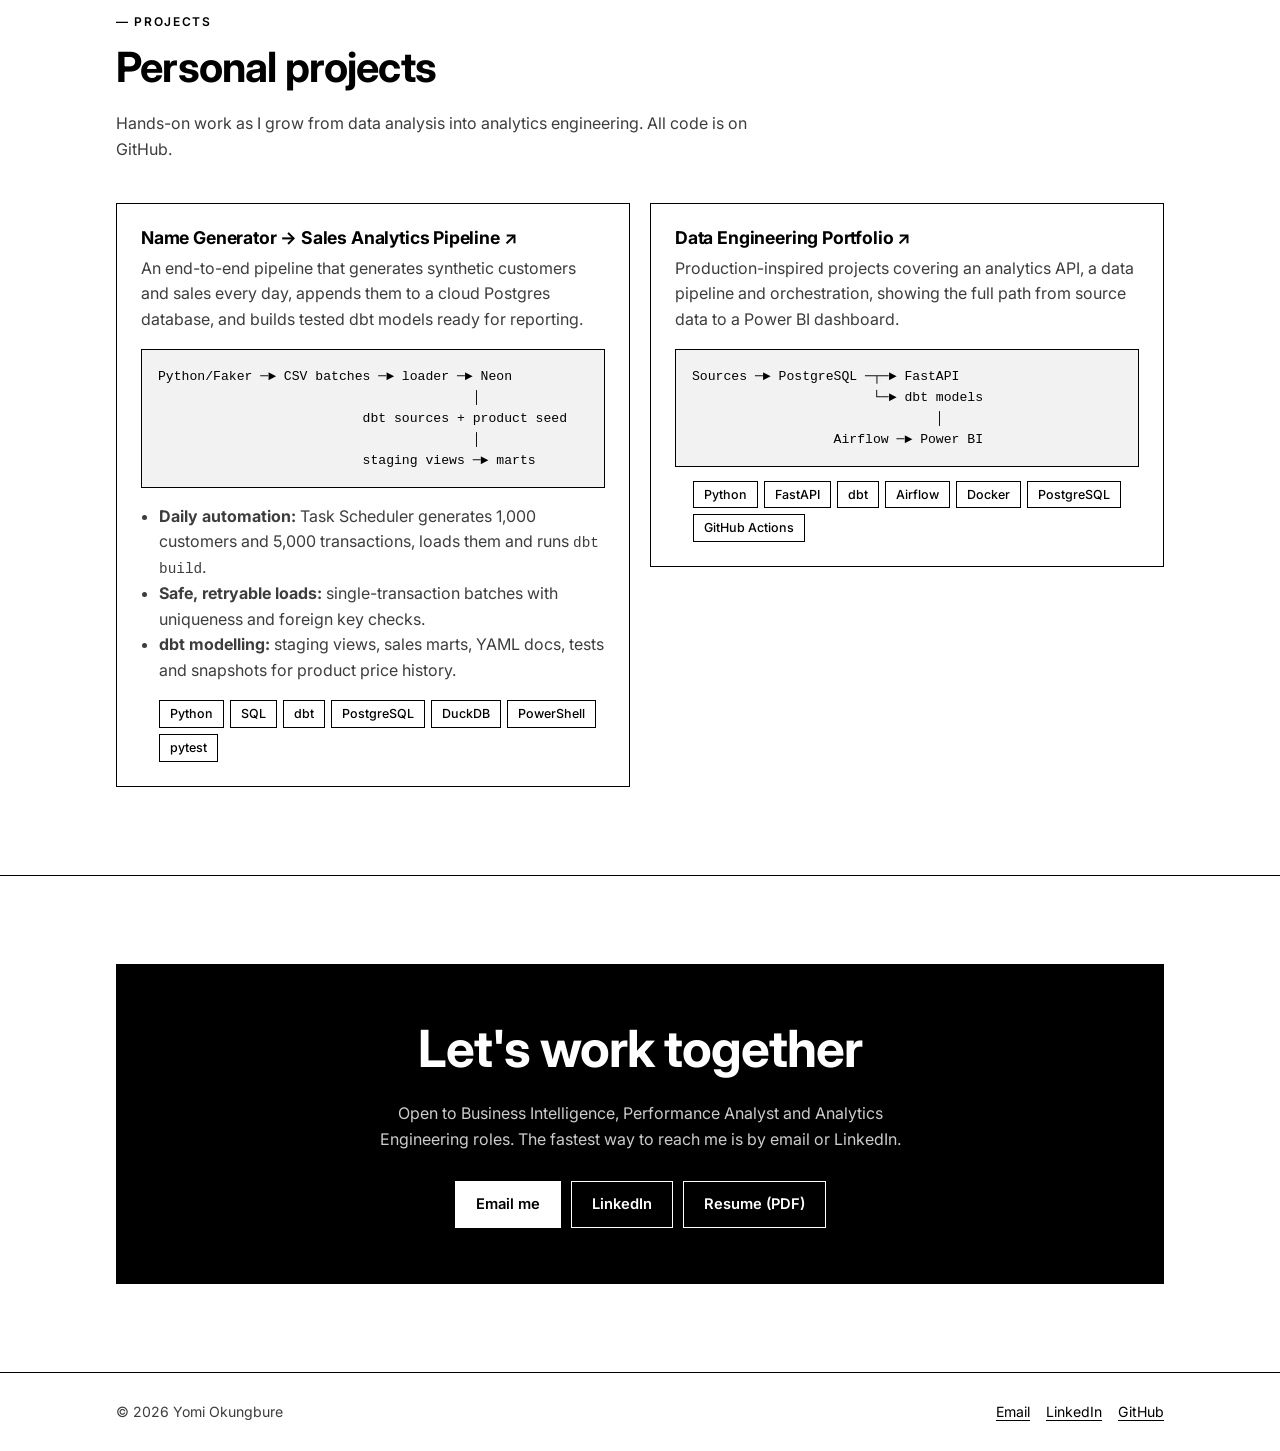
==== commit d6d9bfcb: "Switch to a minimal high-contrast black and white theme Black on white in light mode, white on black" ====
--- a/index.html
+++ b/index.html
@@ -44,10 +44,10 @@
           anomalies and improvement opportunities, then translate them into clear recommendations for leadership.
         </p>
         <div class="hero-meta">
-          <span>📍 Regina, SK</span>
-          <span>📊 PL-300 Power BI Data Analyst</span>
-          <span>🧭 CBAP</span>
-          <span>☁ AWS Cloud Practitioner</span>
+          <span>Regina, SK</span>
+          <span>PL-300 Power BI Data Analyst</span>
+          <span>CBAP</span>
+          <span>AWS Cloud Practitioner</span>
         </div>
         <div class="btn-row">
           <a class="btn btn-primary" href="#powerbi">View Power BI work ↓</a>
--- a/assets/css/style.css
+++ b/assets/css/style.css
@@ -1,43 +1,29 @@
-/* ===== Design tokens ===== */
+/* ===== Minimal, high-contrast black & white =====
+   Light mode: black on white. Dark mode: white on black.
+   Every colour on the page comes from these four tokens. */
 :root {
-  --bg: #f7f8fc;
-  --surface: #ffffff;
-  --surface-2: #eef1f8;
-  --text: #141a2e;
-  --muted: #5a6382;
-  --border: #dde2ee;
-  --accent: #3b5bdb;
-  --accent-2: #12b886;
-  --accent-soft: #e7ecff;
-  --shadow: 0 1px 2px rgba(20, 26, 46, .06), 0 8px 24px rgba(20, 26, 46, .06);
-  --radius: 14px;
+  --bg: #ffffff;
+  --text: #000000;
+  --muted: #3d3d3d;   /* 10.6:1 on white */
+  --line: #000000;
+  --soft: #f2f2f2;
   --maxw: 1080px;
 }
 @media (prefers-color-scheme: dark) {
   :root:not([data-theme="light"]) {
-    --bg: #0d1120;
-    --surface: #151b2e;
-    --surface-2: #1c2440;
-    --text: #e8ebf5;
-    --muted: #9aa3c0;
-    --border: #2a3354;
-    --accent: #7c95ff;
-    --accent-2: #38d9a9;
-    --accent-soft: #222c52;
-    --shadow: 0 1px 2px rgba(0, 0, 0, .3), 0 8px 24px rgba(0, 0, 0, .25);
+    --bg: #000000;
+    --text: #ffffff;
+    --muted: #c7c7c7;   /* 12.4:1 on black */
+    --line: #ffffff;
+    --soft: #141414;
   }
 }
 :root[data-theme="dark"] {
-  --bg: #0d1120;
-  --surface: #151b2e;
-  --surface-2: #1c2440;
-  --text: #e8ebf5;
-  --muted: #9aa3c0;
-  --border: #2a3354;
-  --accent: #7c95ff;
-  --accent-2: #38d9a9;
-  --accent-soft: #222c52;
-  --shadow: 0 1px 2px rgba(0, 0, 0, .3), 0 8px 24px rgba(0, 0, 0, .25);
+  --bg: #000000;
+  --text: #ffffff;
+  --muted: #c7c7c7;
+  --line: #ffffff;
+  --soft: #141414;
 }
 
 /* ===== Base ===== */
@@ -52,41 +38,43 @@
   line-height: 1.6;
   -webkit-font-smoothing: antialiased;
 }
-a { color: var(--accent); text-decoration: none; }
-a:hover { text-decoration: underline; }
+a { color: var(--text); text-decoration: underline; text-underline-offset: 3px; text-decoration-thickness: 1px; }
+a:hover { text-decoration-thickness: 2px; }
+:focus-visible { outline: 2px solid var(--text); outline-offset: 3px; }
+::selection { background: var(--text); color: var(--bg); }
 img { max-width: 100%; display: block; }
-h1, h2, h3 { line-height: 1.2; margin: 0 0 .5em; letter-spacing: -.01em; }
-h1 { font-size: clamp(2rem, 5vw, 3rem); }
-h2 { font-size: clamp(1.5rem, 3.2vw, 2rem); }
-h3 { font-size: 1.15rem; }
+h1, h2, h3 { line-height: 1.1; margin: 0 0 .5em; letter-spacing: -.02em; font-weight: 700; }
+h1 { font-size: clamp(2.4rem, 6.5vw, 4.5rem); letter-spacing: -.035em; }
+h2 { font-size: clamp(1.8rem, 4vw, 2.6rem); }
+h3 { font-size: 1.1rem; letter-spacing: -.01em; }
 p { margin: 0 0 1em; }
+code { font-family: ui-monospace, "Cascadia Code", Consolas, monospace; font-size: .9em; }
 .container { max-width: var(--maxw); margin: 0 auto; padding: 0 16px; }
 .muted { color: var(--muted); }
 
 /* ===== Header / nav ===== */
 .site-header {
   position: sticky; top: 0; z-index: 10;
-  background: color-mix(in srgb, var(--bg) 85%, transparent);
-  backdrop-filter: blur(10px);
-  border-bottom: 1px solid var(--border);
+  background: var(--bg);
+  border-bottom: 1px solid var(--line);
 }
 .nav { display: flex; align-items: center; justify-content: space-between; height: 64px; gap: 12px; }
-.brand { font-weight: 700; color: var(--text); font-size: 1.05rem; white-space: nowrap; }
-.brand span { color: var(--accent); }
-.brand:hover { text-decoration: none; }
-.nav-links { display: flex; align-items: center; gap: 4px; list-style: none; margin: 0; padding: 0; }
+.brand { font-weight: 700; color: var(--text); font-size: 1rem; white-space: nowrap; text-decoration: none; letter-spacing: -.01em; }
+.brand span { font-weight: 400; }
+.nav-links { display: flex; align-items: center; gap: 2px; list-style: none; margin: 0; padding: 0; }
 .nav-links a {
-  display: block; padding: 8px 12px; border-radius: 8px;
-  color: var(--muted); font-weight: 500; font-size: .95rem;
-}
-.nav-links a:hover { color: var(--text); background: var(--surface-2); text-decoration: none; }
-.nav-links a[aria-current="true"] { color: var(--accent); background: var(--accent-soft); }
+  display: block; padding: 6px 12px;
+  color: var(--text); font-weight: 500; font-size: .92rem; text-decoration: none;
+  border: 1px solid transparent;
+}
+.nav-links a:hover { border-color: var(--line); }
+.nav-links a[aria-current="true"] { background: var(--text); color: var(--bg); }
 .icon-btn {
-  background: none; border: 1px solid var(--border); color: var(--text);
-  width: 38px; height: 38px; border-radius: 10px; cursor: pointer;
-  display: inline-grid; place-items: center; font-size: 1rem;
-}
-.icon-btn:hover { background: var(--surface-2); }
+  background: var(--bg); border: 1px solid var(--line); color: var(--text);
+  width: 38px; height: 38px; cursor: pointer;
+  display: inline-grid; place-items: center; font-size: 1rem; font-family: inherit;
+}
+.icon-btn:hover { background: var(--text); color: var(--bg); }
 .nav-right { display: flex; gap: 8px; align-items: center; }
 .menu-btn { display: none; }
 
@@ -95,158 +83,153 @@
   .nav-links {
     display: none; position: absolute; top: 64px; left: 0; right: 0;
     flex-direction: column; align-items: stretch; gap: 0;
-    background: var(--surface); border-bottom: 1px solid var(--border); padding: 8px 16px 16px;
+    background: var(--bg); border-bottom: 1px solid var(--line); padding: 8px 16px 16px;
   }
   .nav-links.open { display: flex; }
   .nav-links a { padding: 12px; }
 }
 
 /* ===== Sections ===== */
-section { padding: 64px 0; }
-.section-head { margin-bottom: 32px; max-width: 680px; }
+section { padding: 88px 0; border-top: 1px solid var(--line); }
+section.hero { border-top: 0; }
+section[id] { scroll-margin-top: 64px; }
+.section-head { margin-bottom: 40px; max-width: 680px; }
 .eyebrow {
-  display: inline-block; font-size: .8rem; font-weight: 600; letter-spacing: .08em;
-  text-transform: uppercase; color: var(--accent); margin-bottom: 8px;
-}
-.page-hero { padding: 56px 0 8px; }
+  display: inline-block; font-size: .75rem; font-weight: 600; letter-spacing: .14em;
+  text-transform: uppercase; color: var(--text); margin-bottom: 14px;
+}
+.eyebrow::before { content: "— "; }
 
 /* ===== Hero ===== */
-.hero { padding: 88px 0 64px; }
-.hero h1 span { color: var(--accent); }
-.hero .lead { font-size: 1.15rem; color: var(--muted); max-width: 640px; }
-.hero-meta { display: flex; flex-wrap: wrap; gap: 8px 20px; color: var(--muted); font-size: .95rem; margin: 20px 0 28px; }
-.btn-row { display: flex; flex-wrap: wrap; gap: 12px; }
+.hero { padding: 104px 0 88px; }
+.hero h1 { max-width: 15ch; }
+.hero h1 span { font-style: italic; font-weight: 400; }
+.hero .lead { font-size: 1.15rem; color: var(--muted); max-width: 620px; }
+.hero-meta { display: flex; flex-wrap: wrap; gap: 6px 0; color: var(--text); font-size: .9rem; margin: 24px 0 32px; }
+.hero-meta span + span::before { content: "/"; margin: 0 12px; color: var(--muted); }
+.btn-row { display: flex; flex-wrap: wrap; gap: 10px; }
 .btn {
   display: inline-flex; align-items: center; gap: 8px;
-  padding: 11px 20px; border-radius: 10px; font-weight: 600; font-size: .95rem;
-  border: 1px solid var(--border); color: var(--text); background: var(--surface);
-}
-.btn:hover { text-decoration: none; border-color: var(--accent); }
-.btn-primary { background: var(--accent); border-color: var(--accent); color: #fff; }
-.btn-primary:hover { filter: brightness(1.08); }
+  padding: 11px 20px; font-weight: 600; font-size: .92rem;
+  border: 1px solid var(--line); color: var(--text); background: var(--bg);
+  text-decoration: none;
+}
+.btn:hover { background: var(--text); color: var(--bg); }
+.btn-primary { background: var(--text); color: var(--bg); }
+.btn-primary:hover { background: var(--bg); color: var(--text); }
 
 /* ===== Stats ===== */
-.stats { display: grid; grid-template-columns: repeat(auto-fit, minmax(160px, 1fr)); gap: 16px; }
-.stat {
-  background: var(--surface); border: 1px solid var(--border); border-radius: var(--radius);
-  padding: 20px; box-shadow: var(--shadow);
-}
-.stat b { display: block; font-size: 1.8rem; color: var(--accent); line-height: 1.1; }
-.stat span { color: var(--muted); font-size: .9rem; }
+.stats {
+  display: grid; grid-template-columns: repeat(auto-fit, minmax(180px, 1fr));
+  border-top: 1px solid var(--line); border-left: 1px solid var(--line);
+}
+.stat { padding: 22px 20px; border-right: 1px solid var(--line); border-bottom: 1px solid var(--line); }
+.stat b { display: block; font-size: 2.2rem; line-height: 1.05; letter-spacing: -.03em; margin-bottom: 6px; }
+.stat span { color: var(--muted); font-size: .88rem; }
 
 /* ===== Cards ===== */
 .grid { display: grid; gap: 20px; }
 .grid > * { min-width: 0; }
 .grid-2 { grid-template-columns: repeat(auto-fit, minmax(300px, 1fr)); }
 .grid-3 { grid-template-columns: repeat(auto-fit, minmax(240px, 1fr)); }
-.card {
-  background: var(--surface); border: 1px solid var(--border); border-radius: var(--radius);
-  padding: 24px; box-shadow: var(--shadow);
-}
+.card { background: var(--bg); border: 1px solid var(--line); padding: 24px; }
 .card p:last-child { margin-bottom: 0; }
-.tags { display: flex; flex-wrap: wrap; gap: 6px; margin: 12px 0 0; padding: 0; list-style: none; }
+.tags { display: flex; flex-wrap: wrap; gap: 6px; margin: 14px 0 0; padding: 0; list-style: none; }
 .tags li {
-  font-size: .8rem; padding: 4px 10px; border-radius: 999px;
-  background: var(--accent-soft); color: var(--accent); font-weight: 500;
+  font-size: .78rem; padding: 3px 10px; font-weight: 500;
+  border: 1px solid var(--line); color: var(--text);
 }
 
 /* ===== Skills ===== */
 .skill-card h3 { display: flex; justify-content: space-between; align-items: baseline; gap: 8px; }
-.level { font-size: .8rem; font-weight: 600; color: var(--accent-2); white-space: nowrap; }
-.meter { height: 8px; border-radius: 999px; background: var(--surface-2); overflow: hidden; margin: 6px 0 14px; }
-.meter > i { display: block; height: 100%; border-radius: inherit; background: linear-gradient(90deg, var(--accent), var(--accent-2)); }
-.chip-group { margin-bottom: 28px; }
-.chip-group h3 { margin-bottom: 10px; }
+.level { font-size: .72rem; font-weight: 600; letter-spacing: .1em; text-transform: uppercase; white-space: nowrap; }
+.meter { height: 6px; border: 1px solid var(--line); margin: 8px 0 14px; }
+.meter > i { display: block; height: 100%; background: var(--text); }
+.chip-group h3 { margin-bottom: 12px; }
 .chips { display: flex; flex-wrap: wrap; gap: 8px; list-style: none; margin: 0; padding: 0; }
-.chips li {
-  background: var(--surface); border: 1px solid var(--border); border-radius: 10px;
-  padding: 7px 14px; font-size: .92rem;
-}
+.chips li { border: 1px solid var(--line); padding: 6px 14px; font-size: .9rem; }
 
 /* ===== Timeline ===== */
-.timeline { border-left: 2px solid var(--border); margin-left: 6px; padding-left: 28px; }
-.job { position: relative; padding-bottom: 32px; }
+.timeline { border-left: 1px solid var(--line); margin-left: 5px; padding-left: 32px; }
+.job { position: relative; padding-bottom: 40px; }
 .job:last-child { padding-bottom: 0; }
 .job::before {
-  content: ""; position: absolute; left: -36px; top: 6px;
-  width: 14px; height: 14px; border-radius: 50%;
-  background: var(--accent); border: 3px solid var(--bg);
+  content: ""; position: absolute; left: -38px; top: 6px;
+  width: 11px; height: 11px; background: var(--text);
 }
 .job-head { display: flex; flex-wrap: wrap; justify-content: space-between; gap: 4px 16px; }
 .job-head h3 { margin: 0; }
-.job-meta { color: var(--muted); font-size: .9rem; }
-.job ul { margin: 10px 0 0; padding-left: 18px; }
+.job-meta { color: var(--muted); font-size: .88rem; font-variant-numeric: tabular-nums; }
+.job ul { margin: 10px 0 0; padding-left: 18px; color: var(--muted); }
 .job li { margin-bottom: 6px; }
 
 /* ===== Power BI horizontal carousel ===== */
-section[id] { scroll-margin-top: 64px; }
-.powerbi { background: var(--surface-2); }
-.carousel-head { display: flex; justify-content: space-between; align-items: flex-end; gap: 16px; margin-bottom: 28px; }
+.carousel-head { display: flex; justify-content: space-between; align-items: flex-end; gap: 16px; margin-bottom: 32px; }
 .carousel-nav { display: flex; gap: 8px; flex-shrink: 0; }
-.carousel-nav .icon-btn { width: 44px; height: 44px; background: var(--surface); font-size: 1.1rem; }
-.carousel-nav .icon-btn:disabled { opacity: .35; cursor: default; }
+.carousel-nav .icon-btn { width: 46px; height: 46px; font-size: 1.1rem; }
+.carousel-nav .icon-btn:disabled { opacity: .3; cursor: default; background: var(--bg); color: var(--text); }
 .carousel {
   --gutter: max(16px, calc((100vw - var(--maxw)) / 2 + 16px));
   display: flex; gap: 24px;
   overflow-x: auto; overscroll-behavior-x: contain;
   scroll-snap-type: x mandatory; scroll-behavior: smooth;
-  padding: 4px var(--gutter) 20px; scroll-padding: 0 var(--gutter);
-  scrollbar-width: thin; scrollbar-color: var(--border) transparent;
-}
-.carousel:focus-visible { outline: 2px solid var(--accent); outline-offset: -2px; }
-.carousel::-webkit-scrollbar { height: 8px; }
-.carousel::-webkit-scrollbar-thumb { background: var(--border); border-radius: 999px; }
+  padding: 2px var(--gutter) 20px; scroll-padding: 0 var(--gutter);
+  scrollbar-width: thin; scrollbar-color: var(--text) transparent;
+}
+.carousel:focus-visible { outline: 2px solid var(--text); outline-offset: -2px; }
+.carousel::-webkit-scrollbar { height: 6px; }
+.carousel::-webkit-scrollbar-thumb { background: var(--text); }
 .slide {
   flex: 0 0 min(calc(var(--maxw) - 32px), calc(100vw - 2 * var(--gutter) - 40px));
   scroll-snap-align: start;
 }
 .slide-inner {
-  height: 100%;
-  background: var(--surface); border: 1px solid var(--border); border-radius: var(--radius);
-  box-shadow: var(--shadow); overflow: hidden;
+  height: 100%; background: var(--bg); border: 1px solid var(--line); overflow: hidden;
   display: grid; grid-template-columns: minmax(0, 2.2fr) minmax(0, 1fr);
 }
-.slide-text { padding: 24px; display: flex; flex-direction: column; }
+.slide-text { padding: 24px; display: flex; flex-direction: column; border-left: 1px solid var(--line); }
 .slide-text p { font-size: .95rem; }
 .ext-link { margin-top: auto; padding-top: 16px; font-weight: 600; }
-.embed { position: relative; width: 100%; aspect-ratio: 16 / 10; background: #1b1464; }
+.embed { position: relative; width: 100%; aspect-ratio: 16 / 10; background: var(--soft); }
 .slide-inner > .embed { align-self: stretch; height: 100%; min-height: 0; }
 .embed iframe { position: absolute; inset: 0; width: 100%; height: 100%; border: 0; }
 .embed.placeholder {
-  display: grid; place-items: center; text-align: center; padding: 24px;
-  background: repeating-linear-gradient(135deg, var(--surface-2) 0 14px, var(--surface) 14px 28px);
-  color: var(--muted);
+  display: grid; place-items: center; text-align: center; padding: 24px; color: var(--muted);
+  background: repeating-linear-gradient(135deg, var(--soft) 0 1px, var(--bg) 1px 14px);
 }
 .embed.placeholder b { display: block; color: var(--text); font-size: 1.1rem; margin-bottom: 4px; }
 .dots { display: flex; justify-content: center; gap: 8px; margin-top: 8px; }
 .dots button {
-  width: 10px; height: 10px; padding: 0; border-radius: 999px; border: 0; cursor: pointer;
-  background: var(--border); transition: width .2s, background .2s;
-}
-.dots button[aria-current="true"] { width: 28px; background: var(--accent); }
+  width: 10px; height: 10px; padding: 0; cursor: pointer;
+  background: var(--bg); border: 1px solid var(--line); transition: width .2s;
+}
+.dots button[aria-current="true"] { width: 30px; background: var(--text); }
 @media (max-width: 860px) {
   .slide-inner { grid-template-columns: 1fr; }
+  .slide-text { border-left: 0; border-top: 1px solid var(--line); }
   .slide { flex-basis: calc(100vw - 2 * var(--gutter) - 24px); }
   .carousel { gap: 12px; }
 }
 
 /* ===== Projects ===== */
-.project h3 a { color: var(--text); }
+.project h3 a { text-decoration: none; }
+.project h3 a:hover { text-decoration: underline; }
 .arch {
-  background: var(--surface-2); border-radius: 10px; padding: 16px;
-  font-family: ui-monospace, "Cascadia Code", Consolas, monospace; font-size: .85rem;
-  overflow-x: auto; white-space: pre; color: var(--text); margin: 12px 0;
-}
-.project ul { padding-left: 18px; }
+  background: var(--soft); border: 1px solid var(--line); padding: 16px;
+  font-family: ui-monospace, "Cascadia Code", Consolas, monospace; font-size: .82rem;
+  overflow-x: auto; white-space: pre; color: var(--text); margin: 14px 0;
+}
+.project ul { padding-left: 18px; color: var(--muted); }
 
 /* ===== Contact / footer ===== */
-.cta {
-  background: linear-gradient(135deg, var(--accent), #5f3dc4);
-  color: #fff; border-radius: 20px; padding: 40px 32px; text-align: center;
-}
-.cta p { color: rgba(255, 255, 255, .85); max-width: 560px; margin: 0 auto 24px; }
-.cta .btn { background: #fff; color: #1f2a5c; border-color: #fff; }
-.cta .btn-ghost { background: transparent; color: #fff; border-color: rgba(255, 255, 255, .6); }
-.site-footer { border-top: 1px solid var(--border); padding: 28px 0; color: var(--muted); font-size: .9rem; }
+.cta { background: var(--text); color: var(--bg); padding: 56px 32px; text-align: center; }
+.cta h2 { font-size: clamp(2rem, 5vw, 3.2rem); }
+.cta p { color: var(--bg); opacity: .8; max-width: 560px; margin: 0 auto 28px; }
+.cta .btn { background: var(--bg); color: var(--text); border-color: var(--bg); }
+.cta .btn:hover { background: var(--text); color: var(--bg); }
+.cta .btn-ghost { background: transparent; color: var(--bg); border-color: var(--bg); }
+.cta .btn-ghost:hover { background: var(--bg); color: var(--text); }
+.site-footer { border-top: 1px solid var(--line); padding: 28px 0; color: var(--muted); font-size: .88rem; }
 .site-footer .container { display: flex; flex-wrap: wrap; justify-content: space-between; gap: 12px; }
 .site-footer nav { display: flex; gap: 16px; }
+.site-footer a { color: var(--text); }
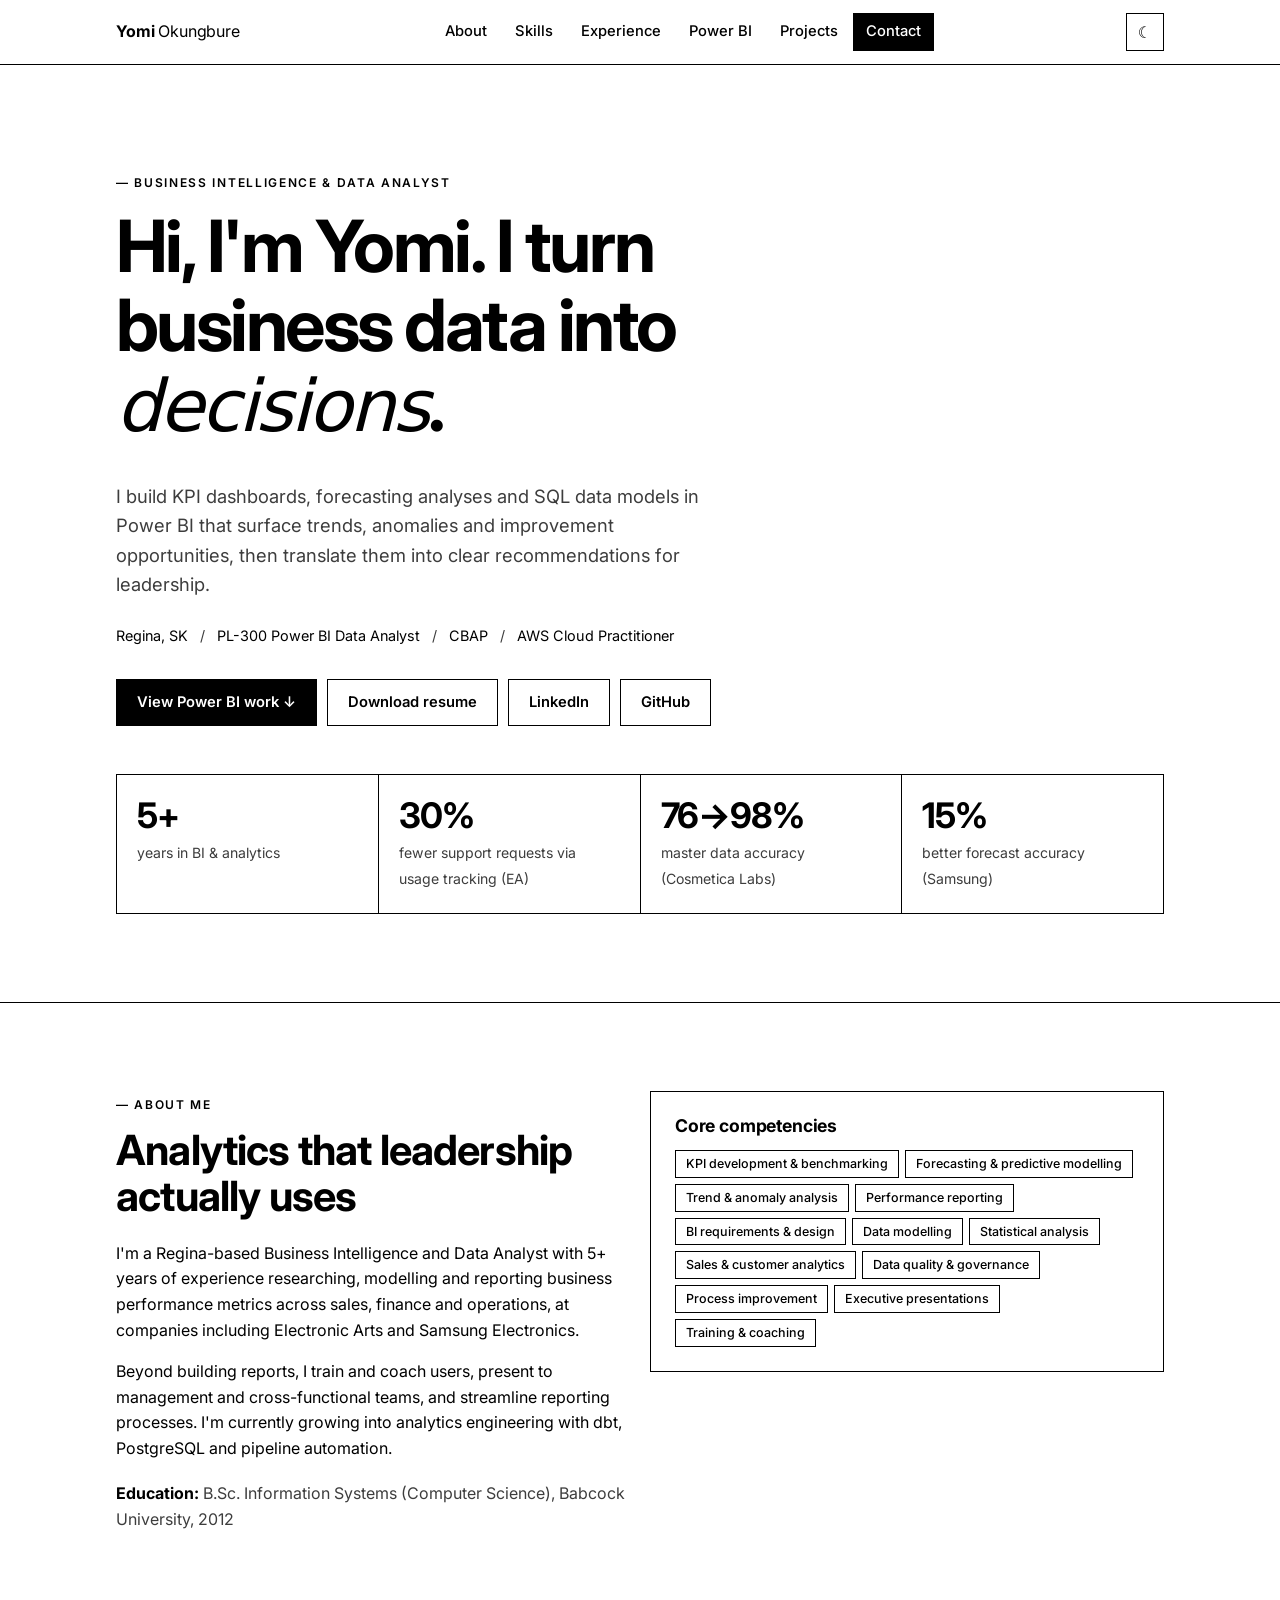
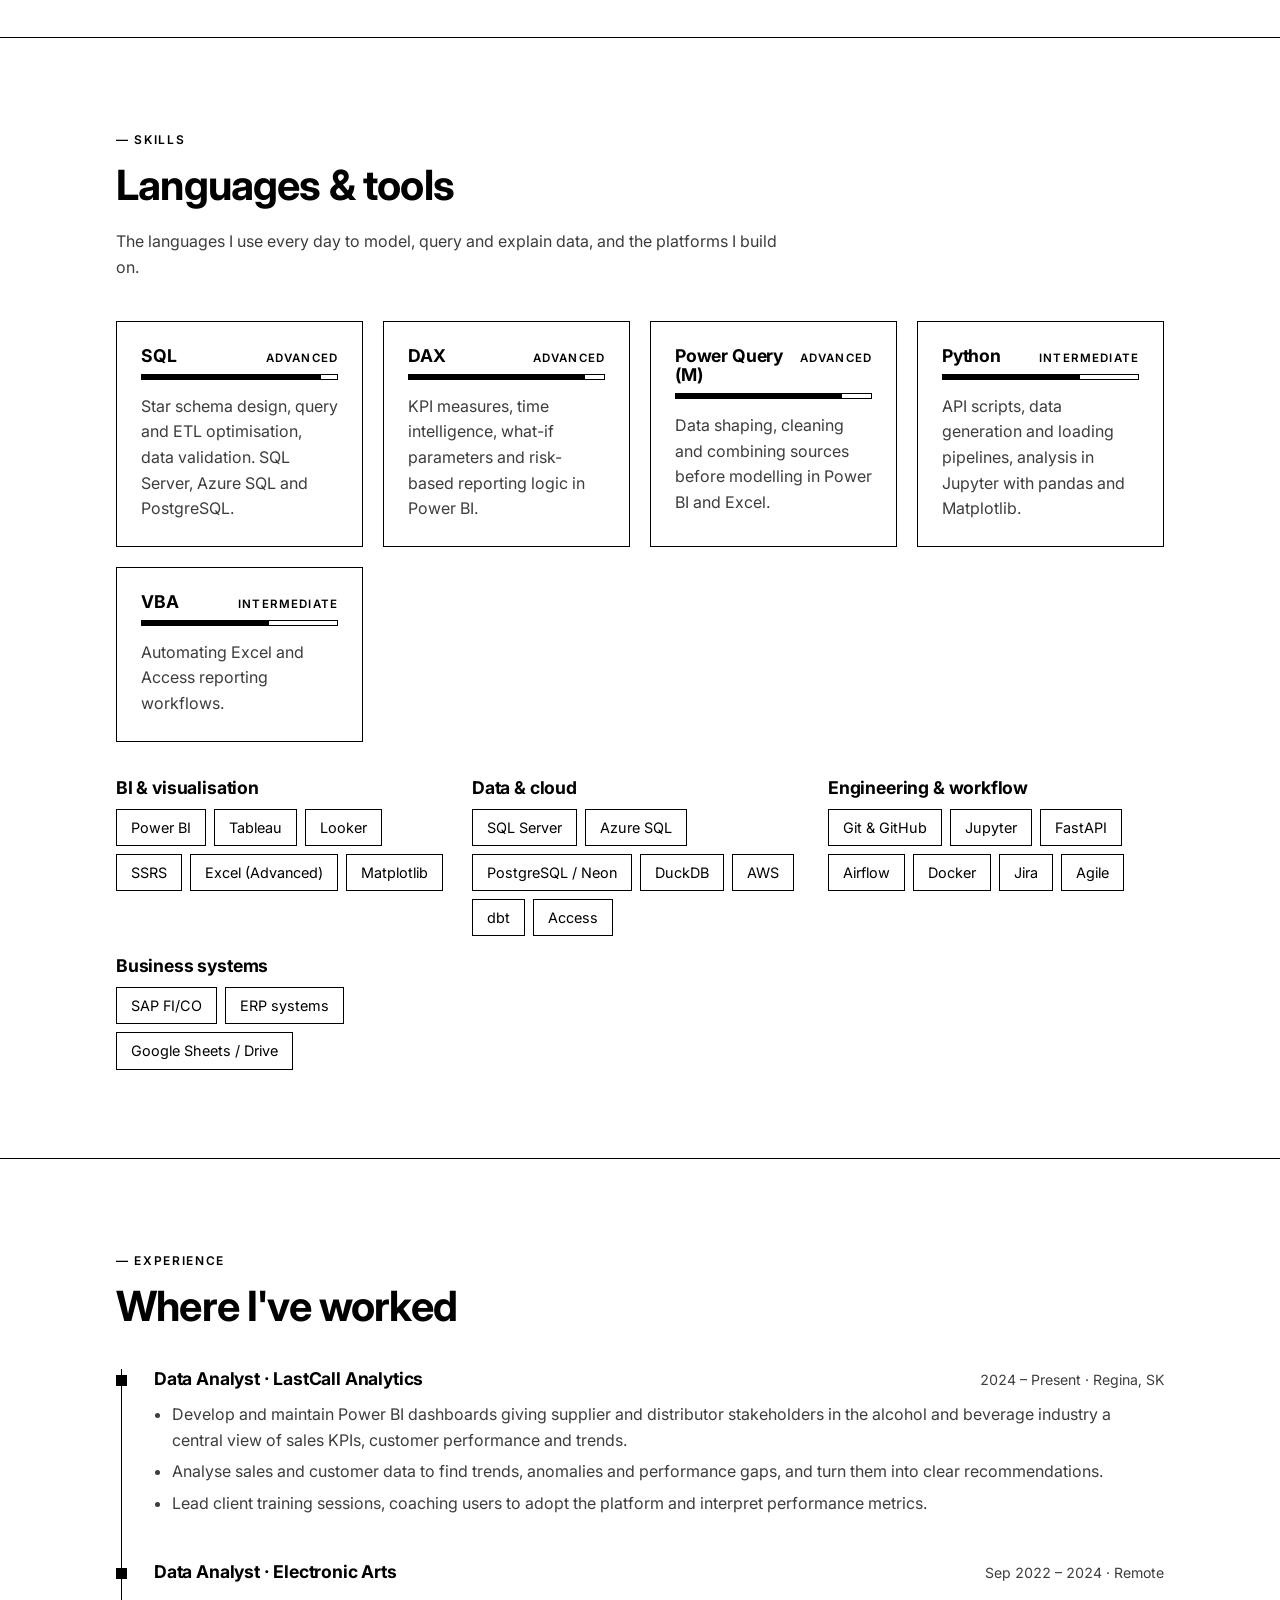
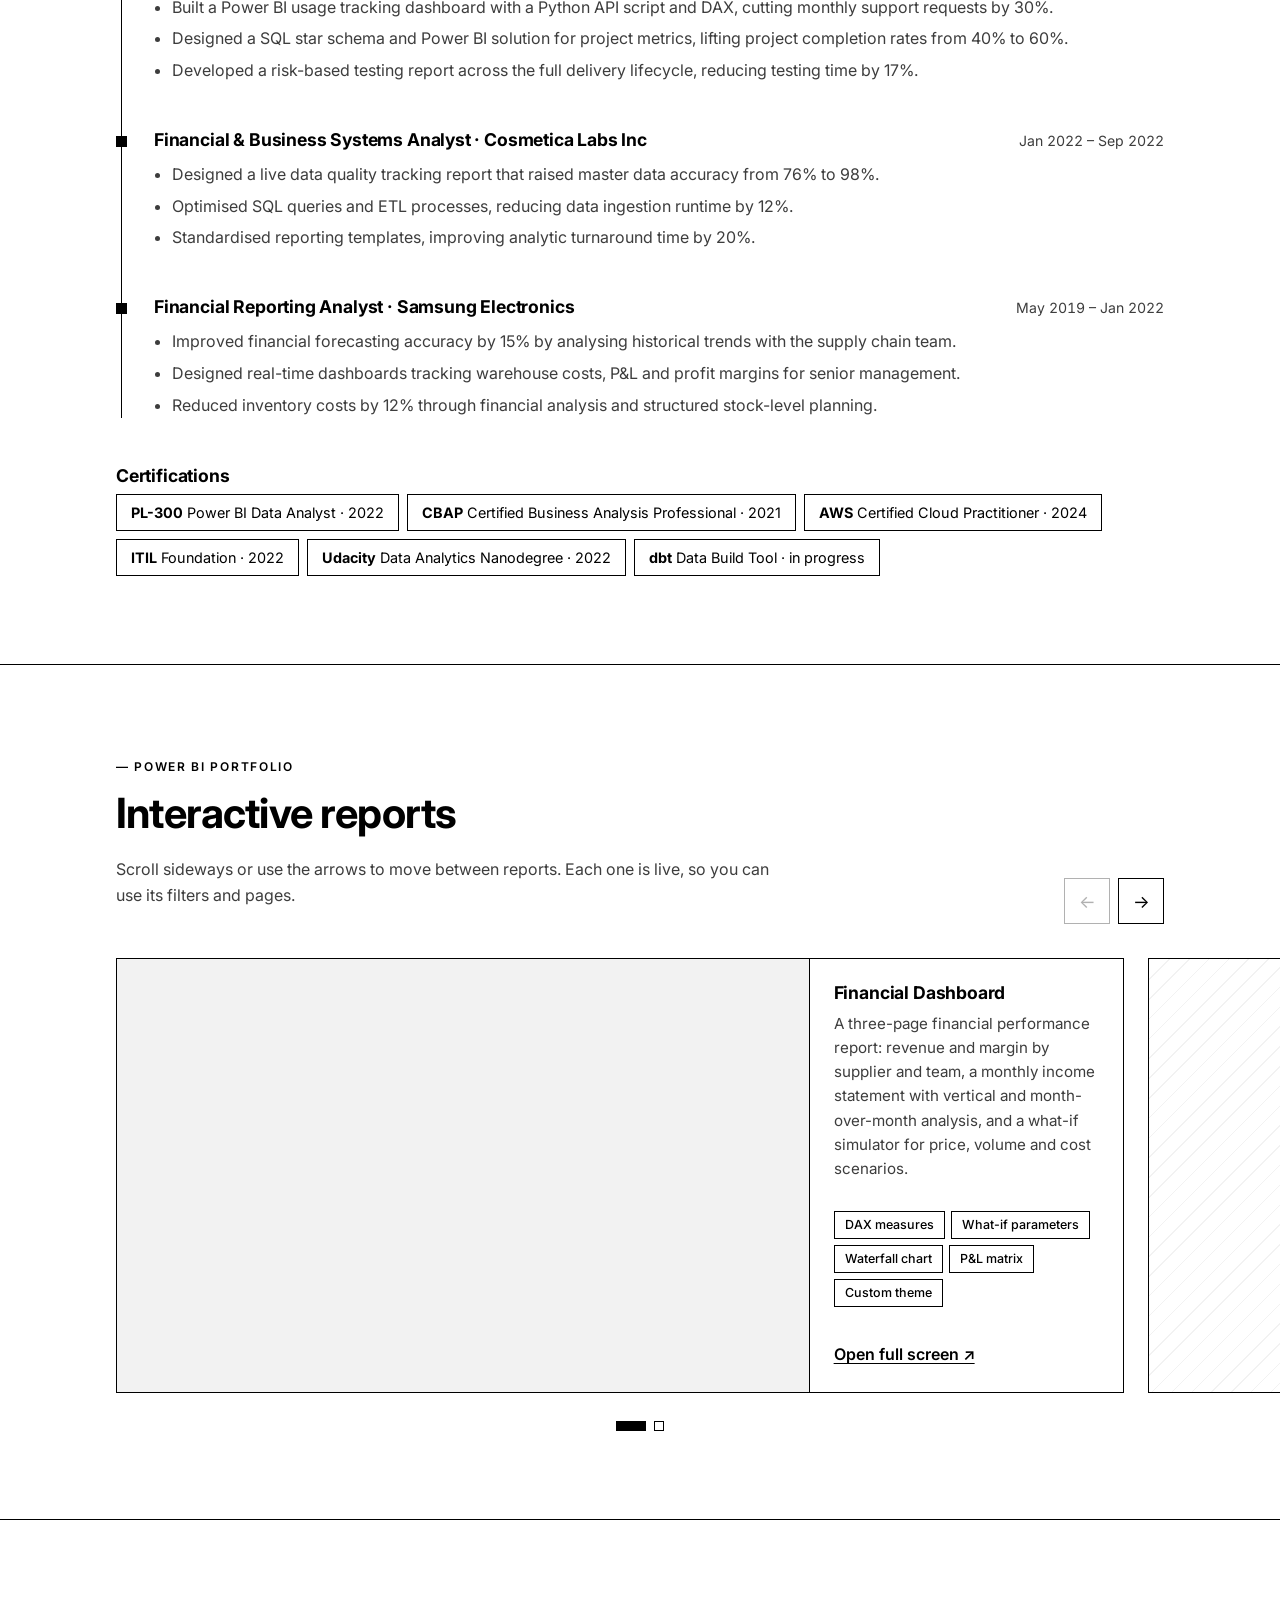
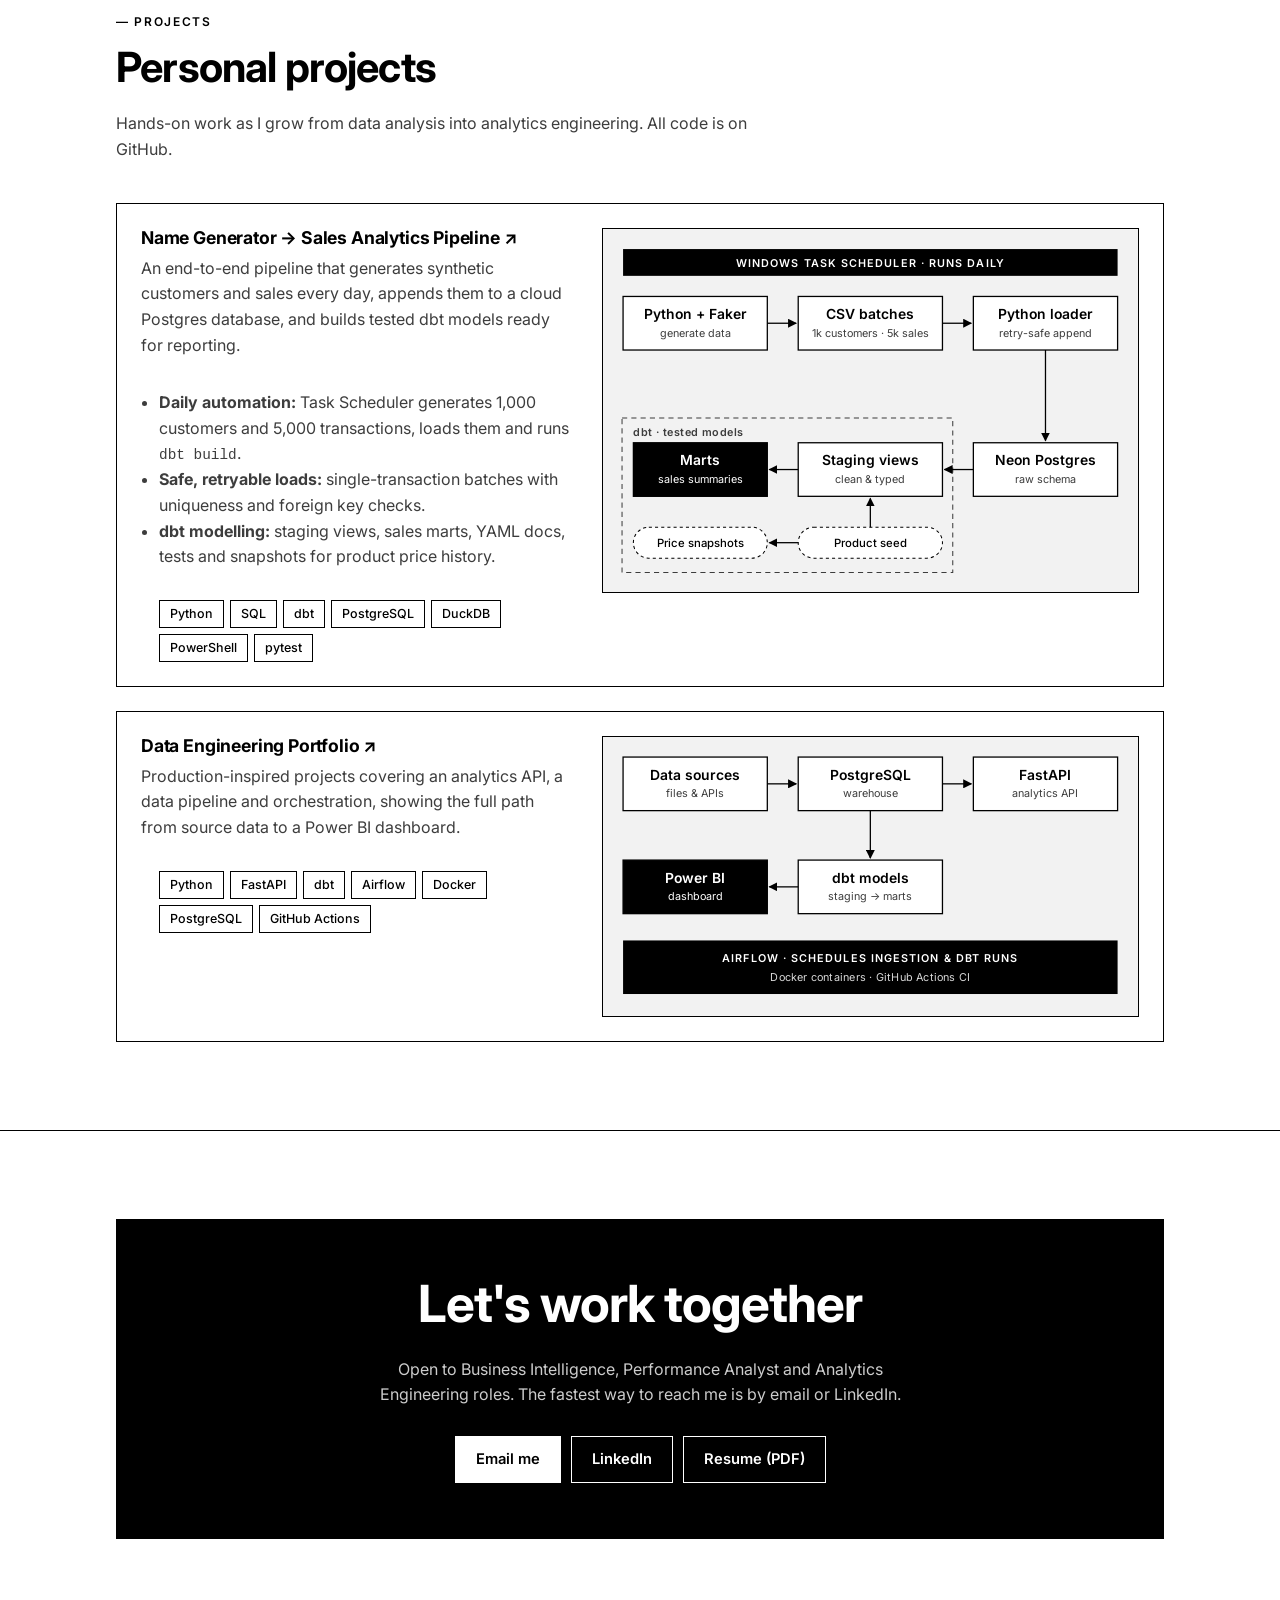
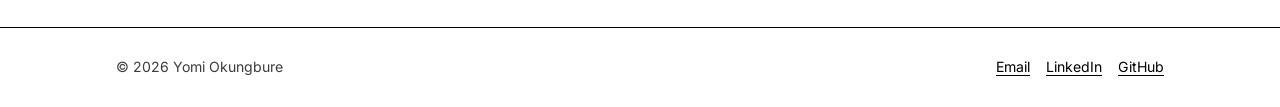
==== commit ecae7ed4: "Replace text architecture flows with SVG diagrams Inline SVG diagrams for both projects, themed with" ====
--- a/index.html
+++ b/index.html
@@ -300,18 +300,45 @@
           <h2>Personal projects</h2>
           <p class="muted">Hands-on work as I grow from data analysis into analytics engineering. All code is on GitHub.</p>
         </div>
-        <div class="grid grid-2" style="align-items:start">
+        <div class="grid projects-list">
           <article class="card project">
             <h3><a href="https://github.com/BOkungbure/name_generator_duckdb" target="_blank" rel="noopener">Name Generator → Sales Analytics Pipeline ↗</a></h3>
             <p class="muted">
               An end-to-end pipeline that generates synthetic customers and sales every day, appends them to a
               cloud Postgres database, and builds tested dbt models ready for reporting.
             </p>
-<div class="arch">Python/Faker ─► CSV batches ─► loader ─► Neon
-                                        │
-                          dbt sources + product seed
-                                        │
-                          staging views ─► marts</div>
+            <figure class="diagram">
+              <svg viewBox="-2 -2 484 318" role="img" aria-labelledby="dg1-title">
+                <title id="dg1-title">Pipeline: Windows Task Scheduler runs daily. Python and Faker generate CSV batches, a Python loader appends them to Neon Postgres, then dbt builds staging views and marts, using a product seed and price-history snapshots.</title>
+                <defs>
+                  <marker id="dg1-arrow" viewBox="0 0 10 10" refX="9" refY="5" markerWidth="7" markerHeight="7" orient="auto-start-reverse"><path d="M0 0 L10 5 L0 10 z" class="dg-head"/></marker>
+                </defs>
+                <!-- schedule band -->
+                <rect class="dg-band" x="0" y="0" width="480" height="26"/>
+                <text class="dg-band-text" x="240" y="17.5" text-anchor="middle">WINDOWS TASK SCHEDULER · RUNS DAILY</text>
+                <!-- row 1 -->
+                <g class="dg-node"><rect x="0" y="46" width="140" height="52"/><text x="70" y="68" text-anchor="middle">Python + Faker</text><text class="dg-sub" x="70" y="85" text-anchor="middle">generate data</text></g>
+                <g class="dg-node"><rect x="170" y="46" width="140" height="52"/><text x="240" y="68" text-anchor="middle">CSV batches</text><text class="dg-sub" x="240" y="85" text-anchor="middle">1k customers · 5k sales</text></g>
+                <g class="dg-node"><rect x="340" y="46" width="140" height="52"/><text x="410" y="68" text-anchor="middle">Python loader</text><text class="dg-sub" x="410" y="85" text-anchor="middle">retry-safe append</text></g>
+                <line class="dg-edge" x1="140" y1="72" x2="168" y2="72" marker-end="url(#dg1-arrow)"/>
+                <line class="dg-edge" x1="310" y1="72" x2="338" y2="72" marker-end="url(#dg1-arrow)"/>
+                <line class="dg-edge" x1="410" y1="98" x2="410" y2="186" marker-end="url(#dg1-arrow)"/>
+                <!-- dbt group -->
+                <rect class="dg-group" x="-1" y="164" width="321" height="150"/>
+                <text class="dg-group-text" x="10" y="181">dbt · tested models</text>
+                <!-- row 2 -->
+                <g class="dg-node"><rect x="340" y="188" width="140" height="52"/><text x="410" y="210" text-anchor="middle">Neon Postgres</text><text class="dg-sub" x="410" y="227" text-anchor="middle">raw schema</text></g>
+                <g class="dg-node"><rect x="170" y="188" width="140" height="52"/><text x="240" y="210" text-anchor="middle">Staging views</text><text class="dg-sub" x="240" y="227" text-anchor="middle">clean &amp; typed</text></g>
+                <g class="dg-node dg-key"><rect x="10" y="188" width="130" height="52"/><text x="75" y="210" text-anchor="middle">Marts</text><text class="dg-sub" x="75" y="227" text-anchor="middle">sales summaries</text></g>
+                <line class="dg-edge" x1="340" y1="214" x2="312" y2="214" marker-end="url(#dg1-arrow)"/>
+                <line class="dg-edge" x1="170" y1="214" x2="142" y2="214" marker-end="url(#dg1-arrow)"/>
+                <!-- seed + snapshots -->
+                <g class="dg-pill"><rect x="170" y="270" width="140" height="30"/><text x="240" y="289.5" text-anchor="middle">Product seed</text></g>
+                <g class="dg-pill"><rect x="10" y="270" width="130" height="30"/><text x="75" y="289.5" text-anchor="middle">Price snapshots</text></g>
+                <line class="dg-edge" x1="240" y1="270" x2="240" y2="242" marker-end="url(#dg1-arrow)"/>
+                <line class="dg-edge" x1="170" y1="285" x2="142" y2="285" marker-end="url(#dg1-arrow)"/>
+              </svg>
+            </figure>
             <ul>
               <li><b>Daily automation:</b> Task Scheduler generates 1,000 customers and 5,000 transactions, loads them and runs <code>dbt build</code>.</li>
               <li><b>Safe, retryable loads:</b> single-transaction batches with uniqueness and foreign key checks.</li>
@@ -326,10 +353,29 @@
               Production-inspired projects covering an analytics API, a data pipeline and orchestration,
               showing the full path from source data to a Power BI dashboard.
             </p>
-<div class="arch">Sources ─► PostgreSQL ─┬─► FastAPI
-                       └─► dbt models
-                               │
-                  Airflow ─► Power BI</div>
+            <figure class="diagram">
+              <svg viewBox="-2 -2 484 236" role="img" aria-labelledby="dg2-title">
+                <title id="dg2-title">Architecture: data sources load into PostgreSQL, which serves a FastAPI analytics API and feeds dbt models that power a Power BI dashboard. Airflow orchestrates the pipeline, Docker containerises it and GitHub Actions runs CI.</title>
+                <defs>
+                  <marker id="dg2-arrow" viewBox="0 0 10 10" refX="9" refY="5" markerWidth="7" markerHeight="7" orient="auto-start-reverse"><path d="M0 0 L10 5 L0 10 z" class="dg-head"/></marker>
+                </defs>
+                <!-- row 1 -->
+                <g class="dg-node"><rect x="0" y="0" width="140" height="52"/><text x="70" y="22" text-anchor="middle">Data sources</text><text class="dg-sub" x="70" y="39" text-anchor="middle">files &amp; APIs</text></g>
+                <g class="dg-node"><rect x="170" y="0" width="140" height="52"/><text x="240" y="22" text-anchor="middle">PostgreSQL</text><text class="dg-sub" x="240" y="39" text-anchor="middle">warehouse</text></g>
+                <g class="dg-node"><rect x="340" y="0" width="140" height="52"/><text x="410" y="22" text-anchor="middle">FastAPI</text><text class="dg-sub" x="410" y="39" text-anchor="middle">analytics API</text></g>
+                <line class="dg-edge" x1="140" y1="26" x2="168" y2="26" marker-end="url(#dg2-arrow)"/>
+                <line class="dg-edge" x1="310" y1="26" x2="338" y2="26" marker-end="url(#dg2-arrow)"/>
+                <line class="dg-edge" x1="240" y1="52" x2="240" y2="98" marker-end="url(#dg2-arrow)"/>
+                <!-- row 2 -->
+                <g class="dg-node"><rect x="170" y="100" width="140" height="52"/><text x="240" y="122" text-anchor="middle">dbt models</text><text class="dg-sub" x="240" y="139" text-anchor="middle">staging → marts</text></g>
+                <g class="dg-node dg-key"><rect x="0" y="100" width="140" height="52"/><text x="70" y="122" text-anchor="middle">Power BI</text><text class="dg-sub" x="70" y="139" text-anchor="middle">dashboard</text></g>
+                <line class="dg-edge" x1="170" y1="126" x2="142" y2="126" marker-end="url(#dg2-arrow)"/>
+                <!-- platform band -->
+                <rect class="dg-band" x="0" y="178" width="480" height="52"/>
+                <text class="dg-band-text" x="240" y="199" text-anchor="middle">AIRFLOW · SCHEDULES INGESTION &amp; DBT RUNS</text>
+                <text class="dg-band-text dg-band-sub" x="240" y="217" text-anchor="middle">Docker containers · GitHub Actions CI</text>
+              </svg>
+            </figure>
             <ul class="tags"><li>Python</li><li>FastAPI</li><li>dbt</li><li>Airflow</li><li>Docker</li><li>PostgreSQL</li><li>GitHub Actions</li></ul>
           </article>
         </div>
--- a/assets/css/style.css
+++ b/assets/css/style.css
@@ -212,6 +212,13 @@
 }
 
 /* ===== Projects ===== */
+.projects-list { gap: 24px; }
+@media (min-width: 900px) {
+  .project { display: grid; grid-template-columns: minmax(0, 1fr) minmax(0, 1.25fr); gap: 0 32px; align-items: start; }
+  .project > h3, .project > p { grid-column: 1; }
+  .project > .diagram { grid-column: 2; grid-row: 1 / span 5; margin: 0; }
+  .project > ul { grid-column: 1; }
+}
 .project h3 a { text-decoration: none; }
 .project h3 a:hover { text-decoration: underline; }
 .arch {
@@ -220,6 +227,27 @@
   overflow-x: auto; white-space: pre; color: var(--text); margin: 14px 0;
 }
 .project ul { padding-left: 18px; color: var(--muted); }
+
+/* ===== Architecture diagrams (inline SVG, themed by the tokens above) ===== */
+.diagram {
+  margin: 18px 0; padding: 18px; border: 1px solid var(--line); background: var(--soft);
+  overflow-x: auto;
+}
+.diagram svg { display: block; width: 100%; min-width: 420px; height: auto; font-family: inherit; }
+.dg-node rect { fill: var(--bg); stroke: var(--text); stroke-width: 1.25; }
+.dg-node text { fill: var(--text); font-size: 13.5px; font-weight: 600; }
+.dg-node .dg-sub { fill: var(--muted); font-size: 10.5px; font-weight: 400; }
+.dg-key rect { fill: var(--text); }
+.dg-key text, .dg-key .dg-sub { fill: var(--bg); }
+.dg-pill rect { fill: var(--bg); stroke: var(--text); stroke-width: 1; stroke-dasharray: 3 3; rx: 15; }
+.dg-pill text { fill: var(--text); font-size: 11px; font-weight: 500; }
+.dg-edge { stroke: var(--text); stroke-width: 1.25; fill: none; }
+.dg-head { fill: var(--text); }
+.dg-group { fill: none; stroke: var(--muted); stroke-width: 1; stroke-dasharray: 5 4; }
+.dg-group-text { fill: var(--muted); font-size: 10.5px; font-weight: 600; letter-spacing: .04em; }
+.dg-band { fill: var(--text); }
+.dg-band-text { fill: var(--bg); font-size: 10.5px; font-weight: 600; letter-spacing: .1em; }
+.dg-band-sub { font-weight: 400; letter-spacing: .02em; opacity: .85; }
 
 /* ===== Contact / footer ===== */
 .cta { background: var(--text); color: var(--bg); padding: 56px 32px; text-align: center; }
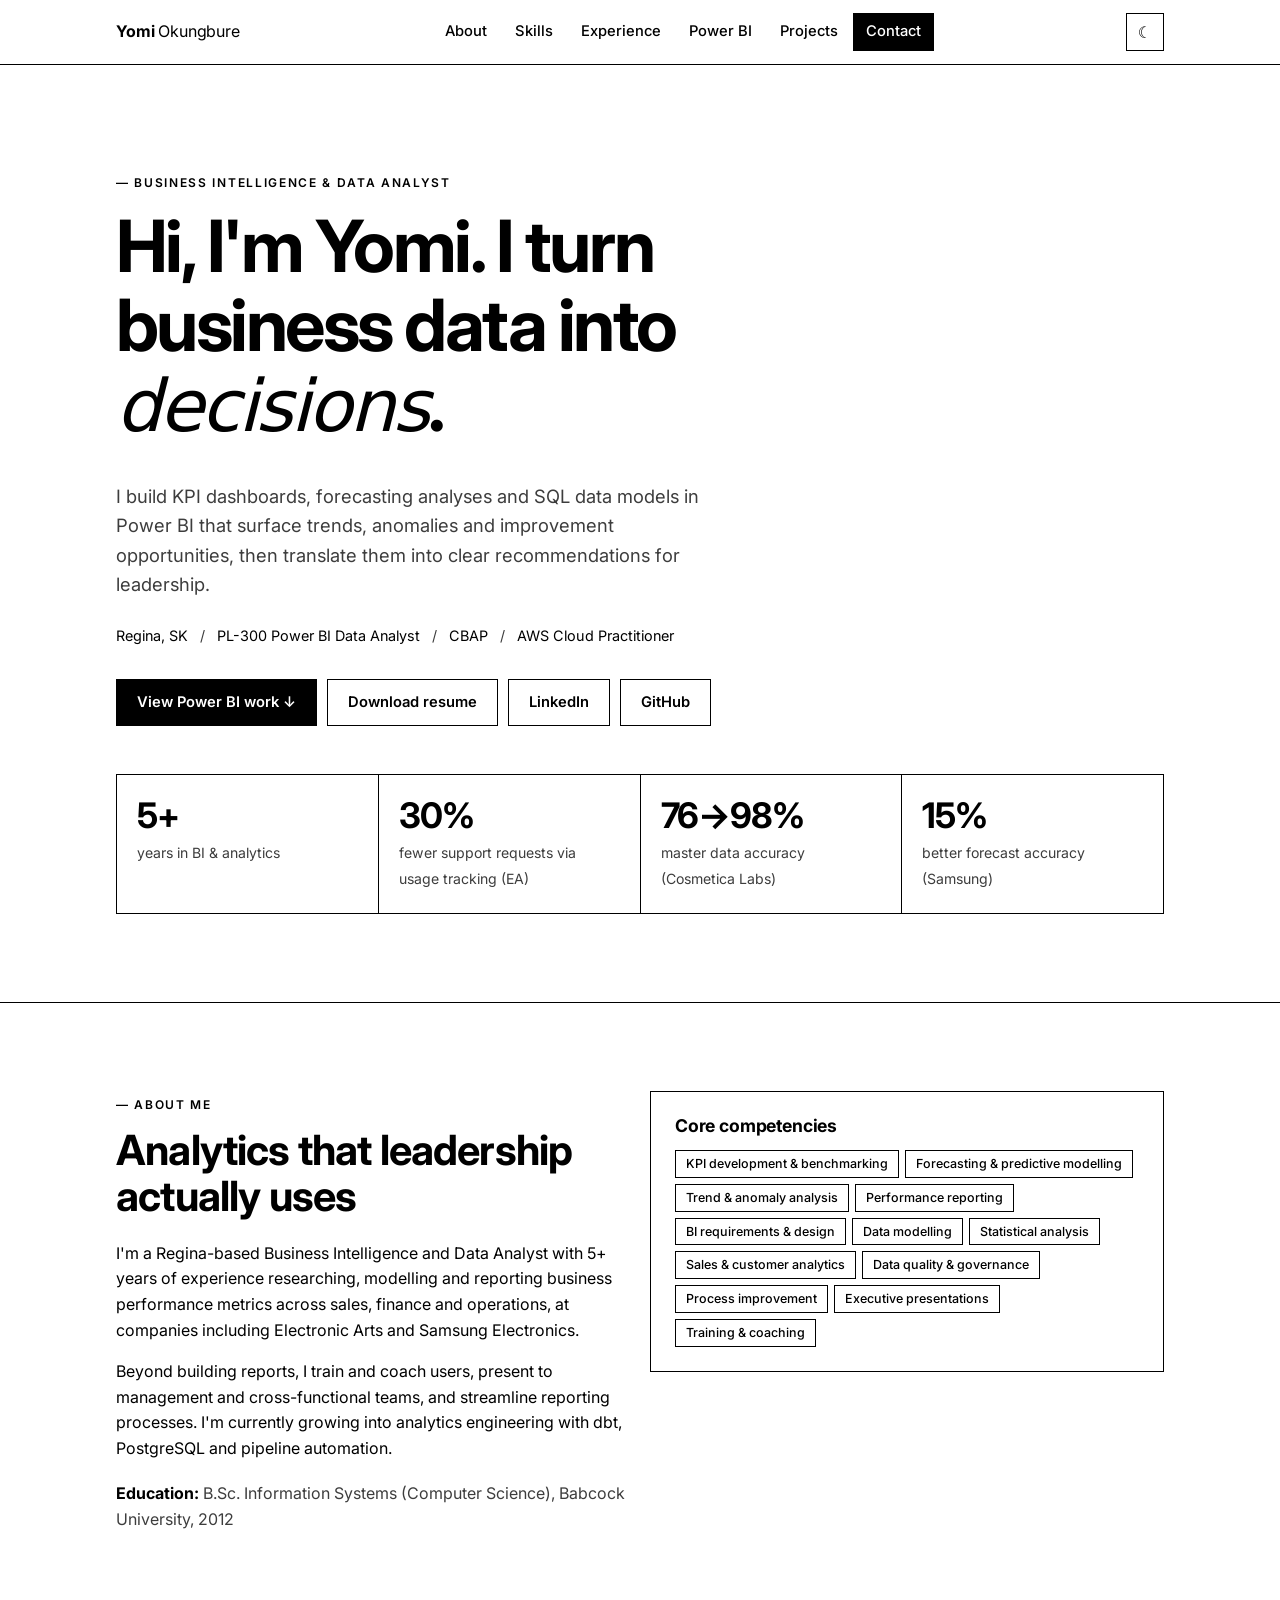
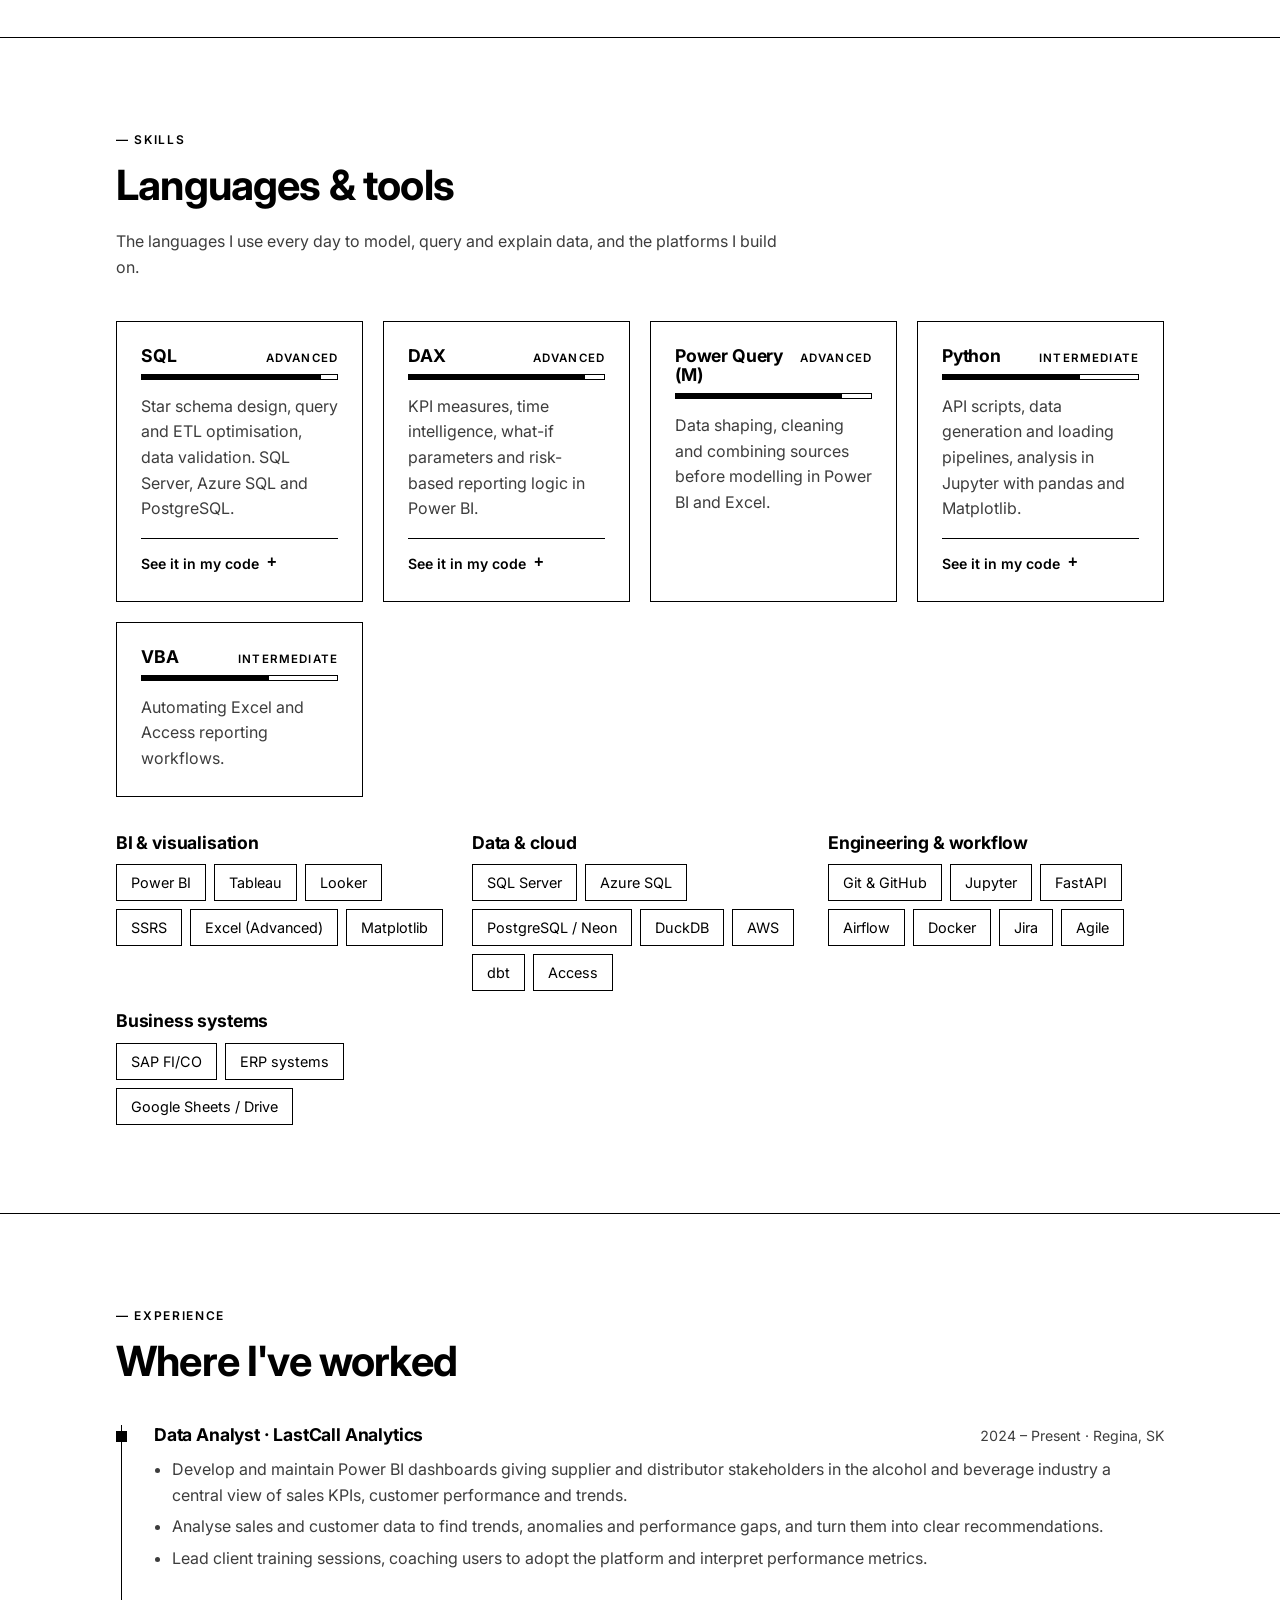
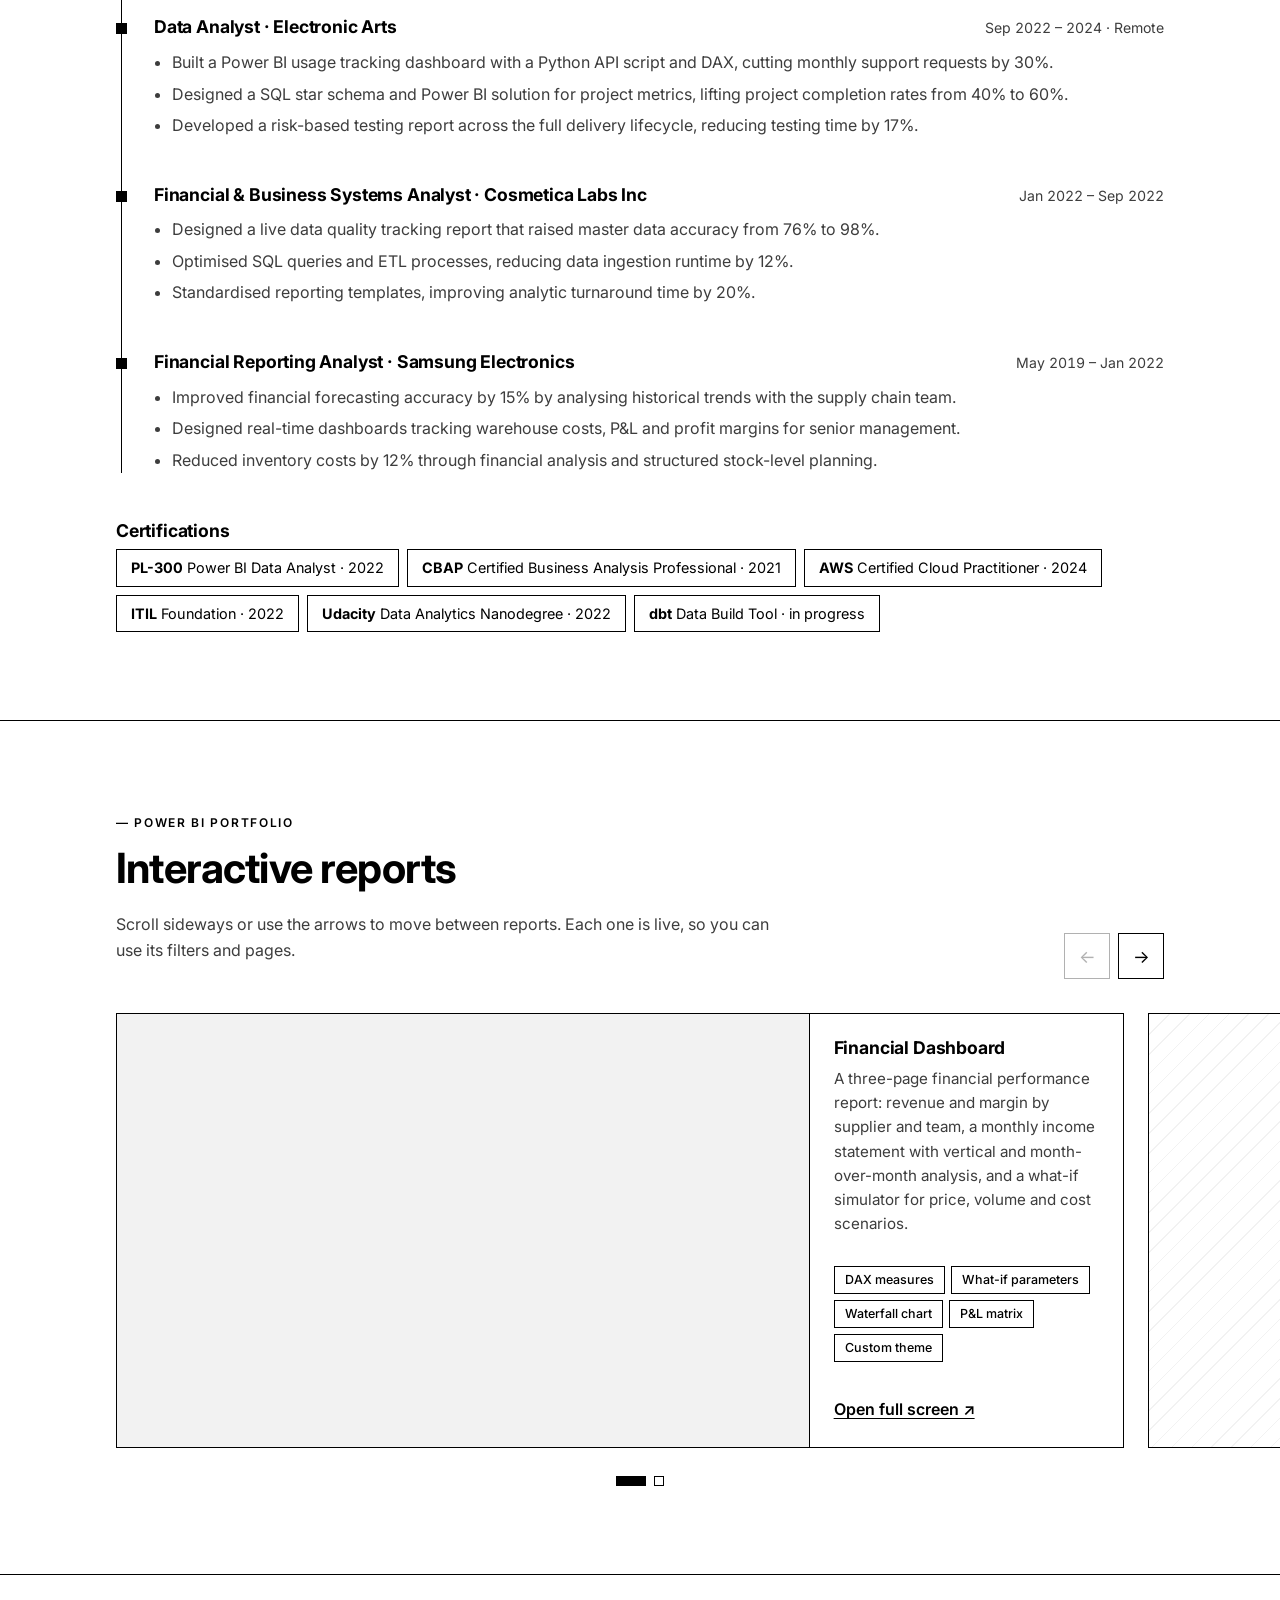
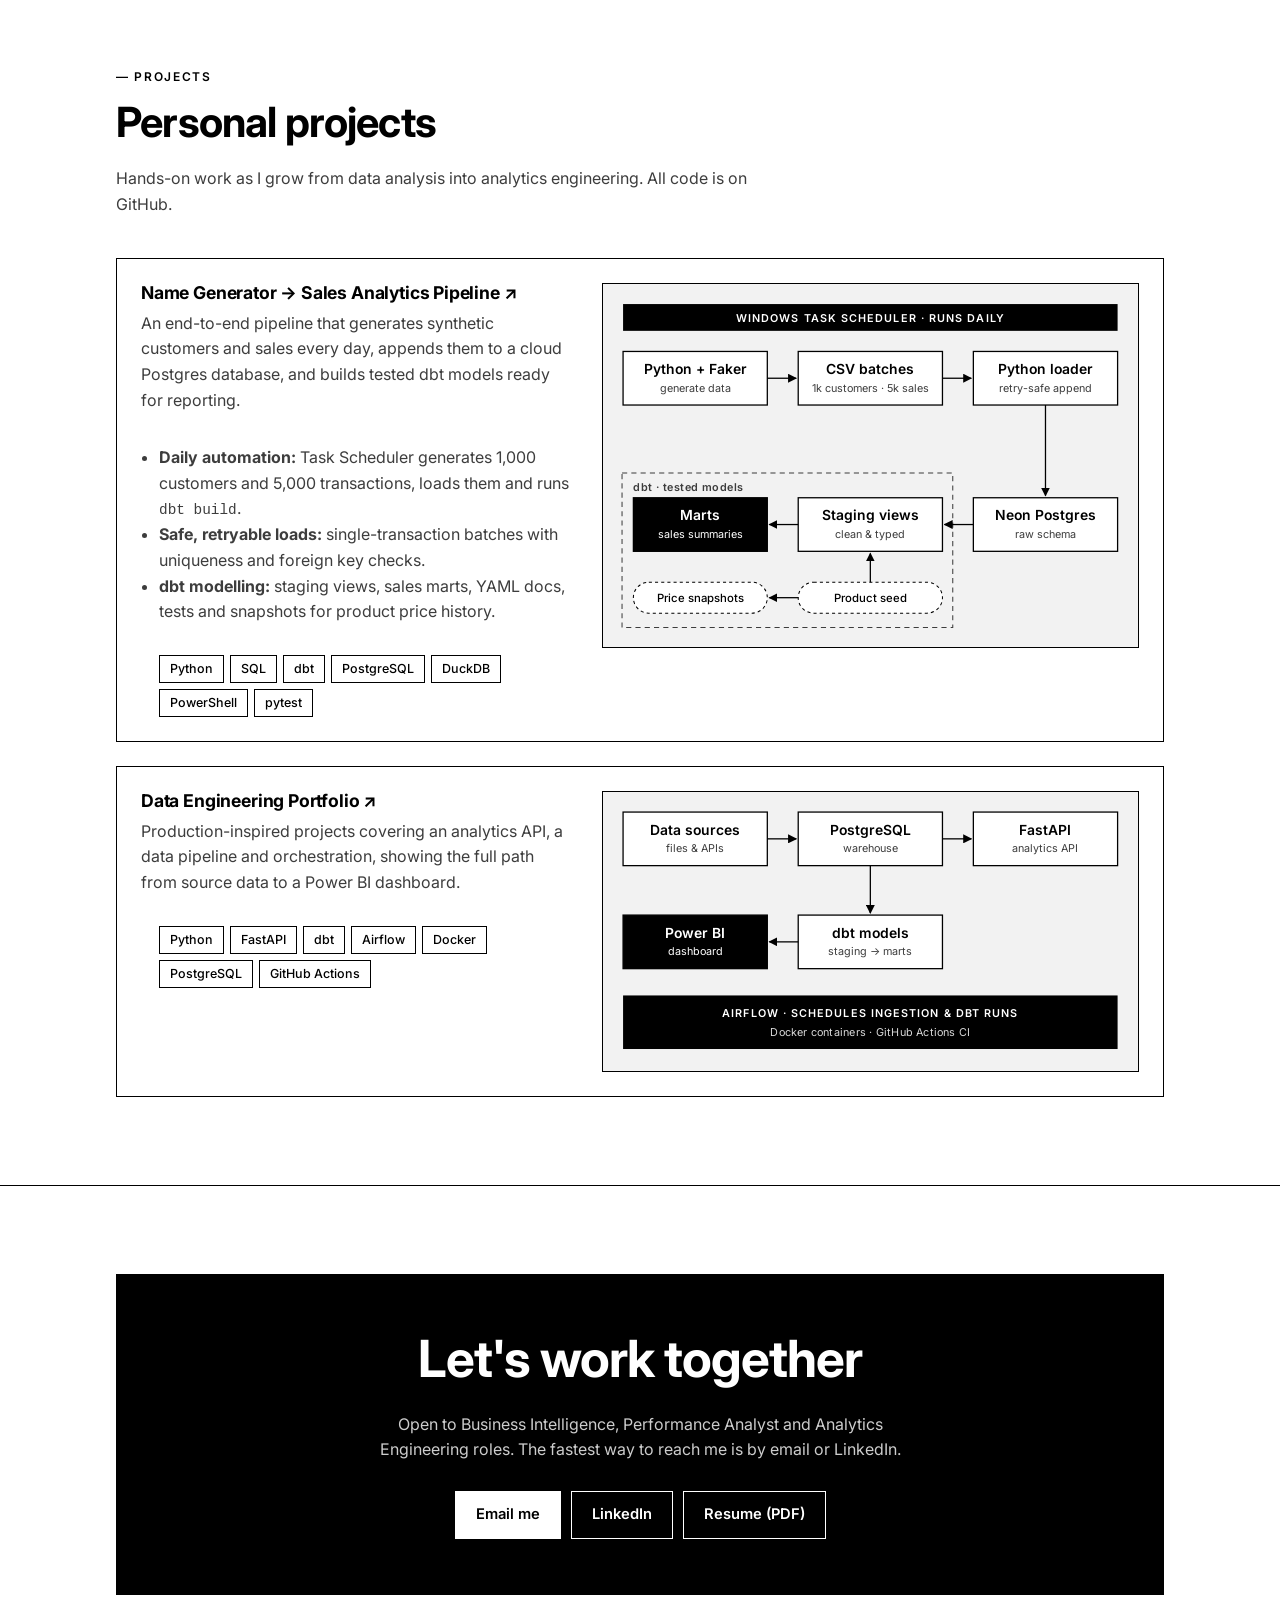
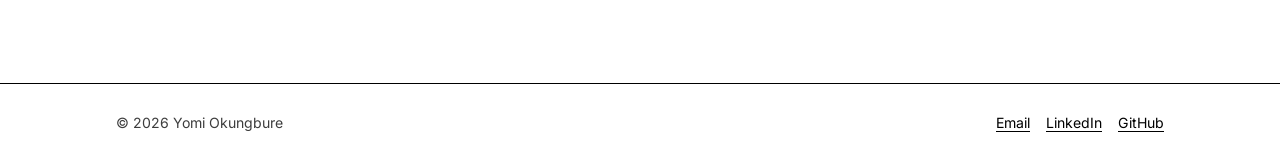
==== commit ff4241a4: "Add collapsible code snippets to SQL, DAX and Python skill cards Real excerpts from name_generator_d" ====
--- a/index.html
+++ b/index.html
@@ -118,11 +118,63 @@
             <h3>SQL <span class="level">Advanced</span></h3>
             <div class="meter"><i style="width:92%"></i></div>
             <p class="muted">Star schema design, query and ETL optimisation, data validation. SQL Server, Azure SQL and PostgreSQL.</p>
+            <details class="snippet">
+              <summary>See it in my code</summary>
+              <p class="snippet-cap">A dbt mart that rolls each customer's full purchase history into one row: lifetime value, order count and first and last order dates.<span class="muted"> Lightly trimmed for length.</span></p>
+<pre><code data-lang="sql">-- Mart: one row per customer, powering "top customers" reporting.
+with customer_sales as (
+    select * from {{ ref('customer_sales') }}
+)
+
+select
+    user_id,
+    full_name,
+    state,
+    count(transaction_id)          as transaction_count,
+    sum(quantity)                  as total_items_purchased,
+    round(sum(total_amount), 2)    as lifetime_value,
+    round(avg(total_amount), 2)    as avg_order_value,
+    min(order_date)                as first_order_date,
+    max(order_date)                as last_order_date
+from customer_sales
+group by 1, 2, 3
+order by lifetime_value desc</code></pre>
+              <a class="snippet-link" href="https://github.com/BOkungbure/name_generator_duckdb/blob/main/models/marts/customer_sales_summary.sql" target="_blank" rel="noopener">customer_sales_summary.sql on GitHub ↗</a>
+            </details>
           </article>
           <article class="card skill-card">
             <h3>DAX <span class="level">Advanced</span></h3>
             <div class="meter"><i style="width:90%"></i></div>
             <p class="muted">KPI measures, time intelligence, what-if parameters and risk-based reporting logic in Power BI.</p>
+            <details class="snippet">
+              <summary>See it in my code</summary>
+              <p class="snippet-cap">From my Financial Dashboard. One measure drives the whole income statement: detail rows show operating income, and subtotal rows show a running total down the P&amp;L. A second measure adds month-over-month change.<span class="muted"> Lightly trimmed for length.</span></p>
+<pre><code data-lang="dax">P&amp;L Amount =
+VAR vRT =
+    CALCULATE (
+        [Operating Income],
+        FILTER (
+            ALL ( dAccountHeader ),
+            dAccountHeader[HeaderID] &lt;= MAX ( dAccountHeader[HeaderID] )
+        )
+    )
+VAR vSubTotal = MAX ( dAccountHeader[Subtotal] )
+VAR vSubHeaderScope = ISINSCOPE ( dAccount[Subheader Account] )
+RETURN
+    SWITCH (
+        vSubTotal,
+        0, [Operating Income],
+        1, IF ( vSubHeaderScope, BLANK (), vRT ),
+        BLANK ()
+    )
+
+MoM Change % =
+VAR vPrevMonth =
+    CALCULATE ( [P&amp;L Amount], DATEADD ( 'Date'[Date], -1, MONTH ) )
+RETURN
+    DIVIDE ( [P&amp;L Amount] - vPrevMonth, ABS ( vPrevMonth ) )</code></pre>
+              <a class="snippet-link" href="#powerbi">See these measures in the live report ↓</a>
+            </details>
           </article>
           <article class="card skill-card">
             <h3>Power Query (M) <span class="level">Advanced</span></h3>
@@ -133,6 +185,39 @@
             <h3>Python <span class="level">Intermediate</span></h3>
             <div class="meter"><i style="width:70%"></i></div>
             <p class="muted">API scripts, data generation and loading pipelines, analysis in Jupyter with pandas and Matplotlib.</p>
+            <details class="snippet">
+              <summary>See it in my code</summary>
+              <p class="snippet-cap">The daily loader makes each run safe to repeat. If a batch is already loaded, it skips it. If a half-loaded batch doesn't match, it stops rather than mixing data. Everything runs in one database transaction.<span class="muted"> Lightly trimmed for length.</span></p>
+<pre><code data-lang="python">with psycopg.connect(**_connection_settings()) as connection:
+    with connection.cursor() as cursor:
+        _ensure_raw_tables(cursor)
+        cursor.execute(
+            """
+            SELECT
+                (SELECT count(*) FROM raw.names WHERE source_batch_id = %s),
+                (SELECT count(*) FROM raw.sales_transactions WHERE source_batch_id = %s)
+            """,
+            (batch_date, batch_date),
+        )
+        existing_names, existing_transactions = cursor.fetchone()
+        if existing_names or existing_transactions:
+            if (existing_names, existing_transactions) == (len(names), len(transactions)):
+                print(f"Batch {batch_date} already loaded; skipping.")
+                return
+            raise RuntimeError(
+                f"Batch {batch_date} exists with different row counts. No rows were loaded."
+            )
+
+        cursor.executemany(
+            f"""
+            INSERT INTO raw.names ({", ".join(NAME_COLUMNS)})
+            VALUES ({name_placeholders})
+            ON CONFLICT (source_batch_id, source_row_number) DO NOTHING
+            """,
+            names,
+        )</code></pre>
+              <a class="snippet-link" href="https://github.com/BOkungbure/name_generator_duckdb/blob/main/scripts/load_to_neon.py#L162-L218" target="_blank" rel="noopener">load_to_neon.py on GitHub ↗</a>
+            </details>
           </article>
           <article class="card skill-card">
             <h3>VBA <span class="level">Intermediate</span></h3>
--- a/assets/css/style.css
+++ b/assets/css/style.css
@@ -145,6 +145,32 @@
 .level { font-size: .72rem; font-weight: 600; letter-spacing: .1em; text-transform: uppercase; white-space: nowrap; }
 .meter { height: 6px; border: 1px solid var(--line); margin: 8px 0 14px; }
 .meter > i { display: block; height: 100%; background: var(--text); }
+/* Code snippets inside skill cards. An open card widens to the full row. */
+.skill-card:has(.snippet[open]) { grid-column: 1 / -1; }
+.grid-3:has(.snippet) { grid-auto-flow: dense; }
+.snippet { margin-top: 16px; border-top: 1px solid var(--line); padding-top: 12px; }
+.snippet summary {
+  cursor: pointer; font-weight: 600; font-size: .88rem; list-style: none;
+  display: inline-flex; align-items: center; gap: 8px; user-select: none;
+}
+.snippet summary::-webkit-details-marker { display: none; }
+.snippet summary::after { content: "+"; font-family: ui-monospace, Consolas, monospace; font-size: 1rem; }
+.snippet[open] summary::after { content: "−"; }
+.snippet summary:hover { text-decoration: underline; text-underline-offset: 3px; }
+.snippet-cap { font-size: .9rem; margin: 12px 0; max-width: 760px; }
+.snippet pre {
+  margin: 0; padding: 18px 20px; overflow-x: auto;
+  background: var(--text); color: var(--bg);
+  font-family: ui-monospace, "Cascadia Code", Consolas, monospace; font-size: .82rem; line-height: 1.65;
+  tab-size: 4;
+}
+.snippet code { font-size: inherit; }
+.snippet .tk-kw { font-weight: 700; }
+.snippet .tk-fn { font-weight: 700; }
+.snippet .tk-str { font-style: italic; opacity: .85; }
+.snippet .tk-com { opacity: .55; font-style: italic; }
+.snippet .tk-ref { text-decoration: underline; text-decoration-thickness: 1px; text-underline-offset: 2px; }
+.snippet-link { display: inline-block; margin-top: 12px; font-size: .88rem; font-weight: 600; }
 .chip-group h3 { margin-bottom: 12px; }
 .chips { display: flex; flex-wrap: wrap; gap: 8px; list-style: none; margin: 0; padding: 0; }
 .chips li { border: 1px solid var(--line); padding: 6px 14px; font-size: .9rem; }
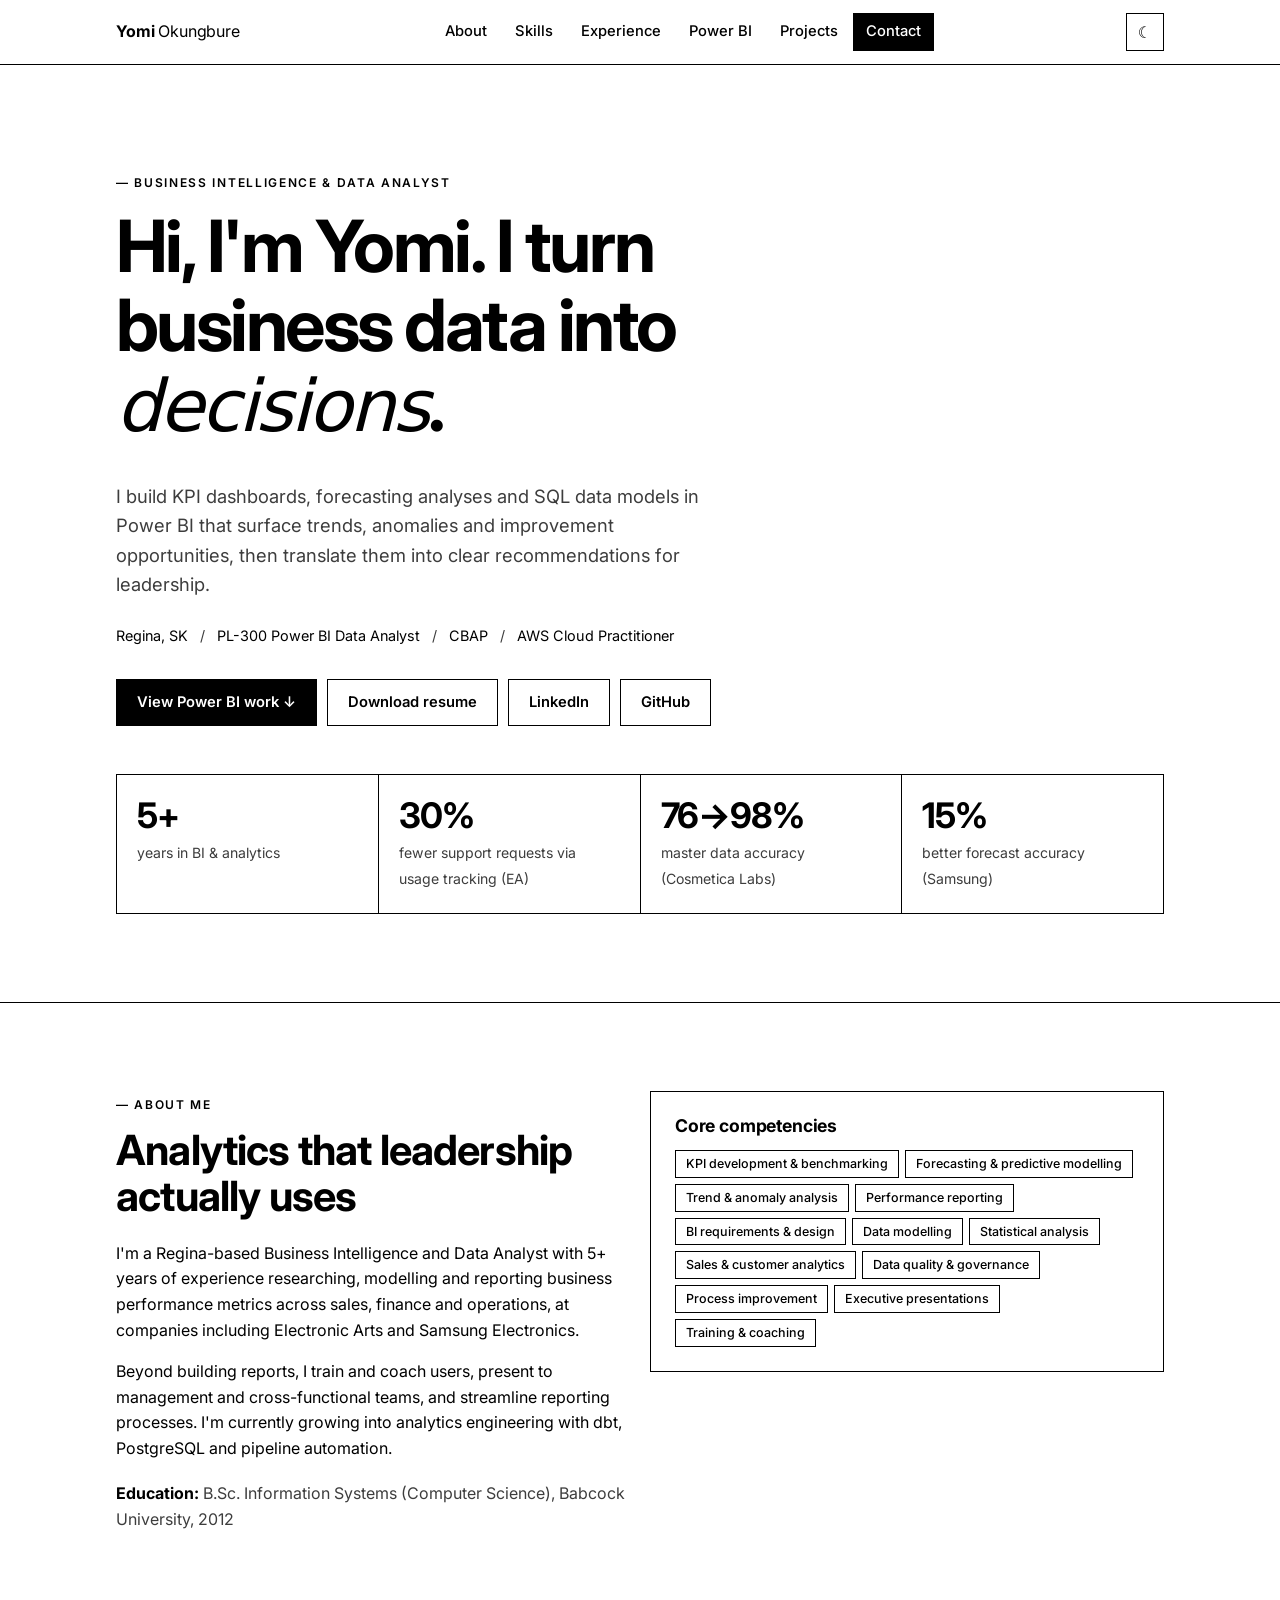
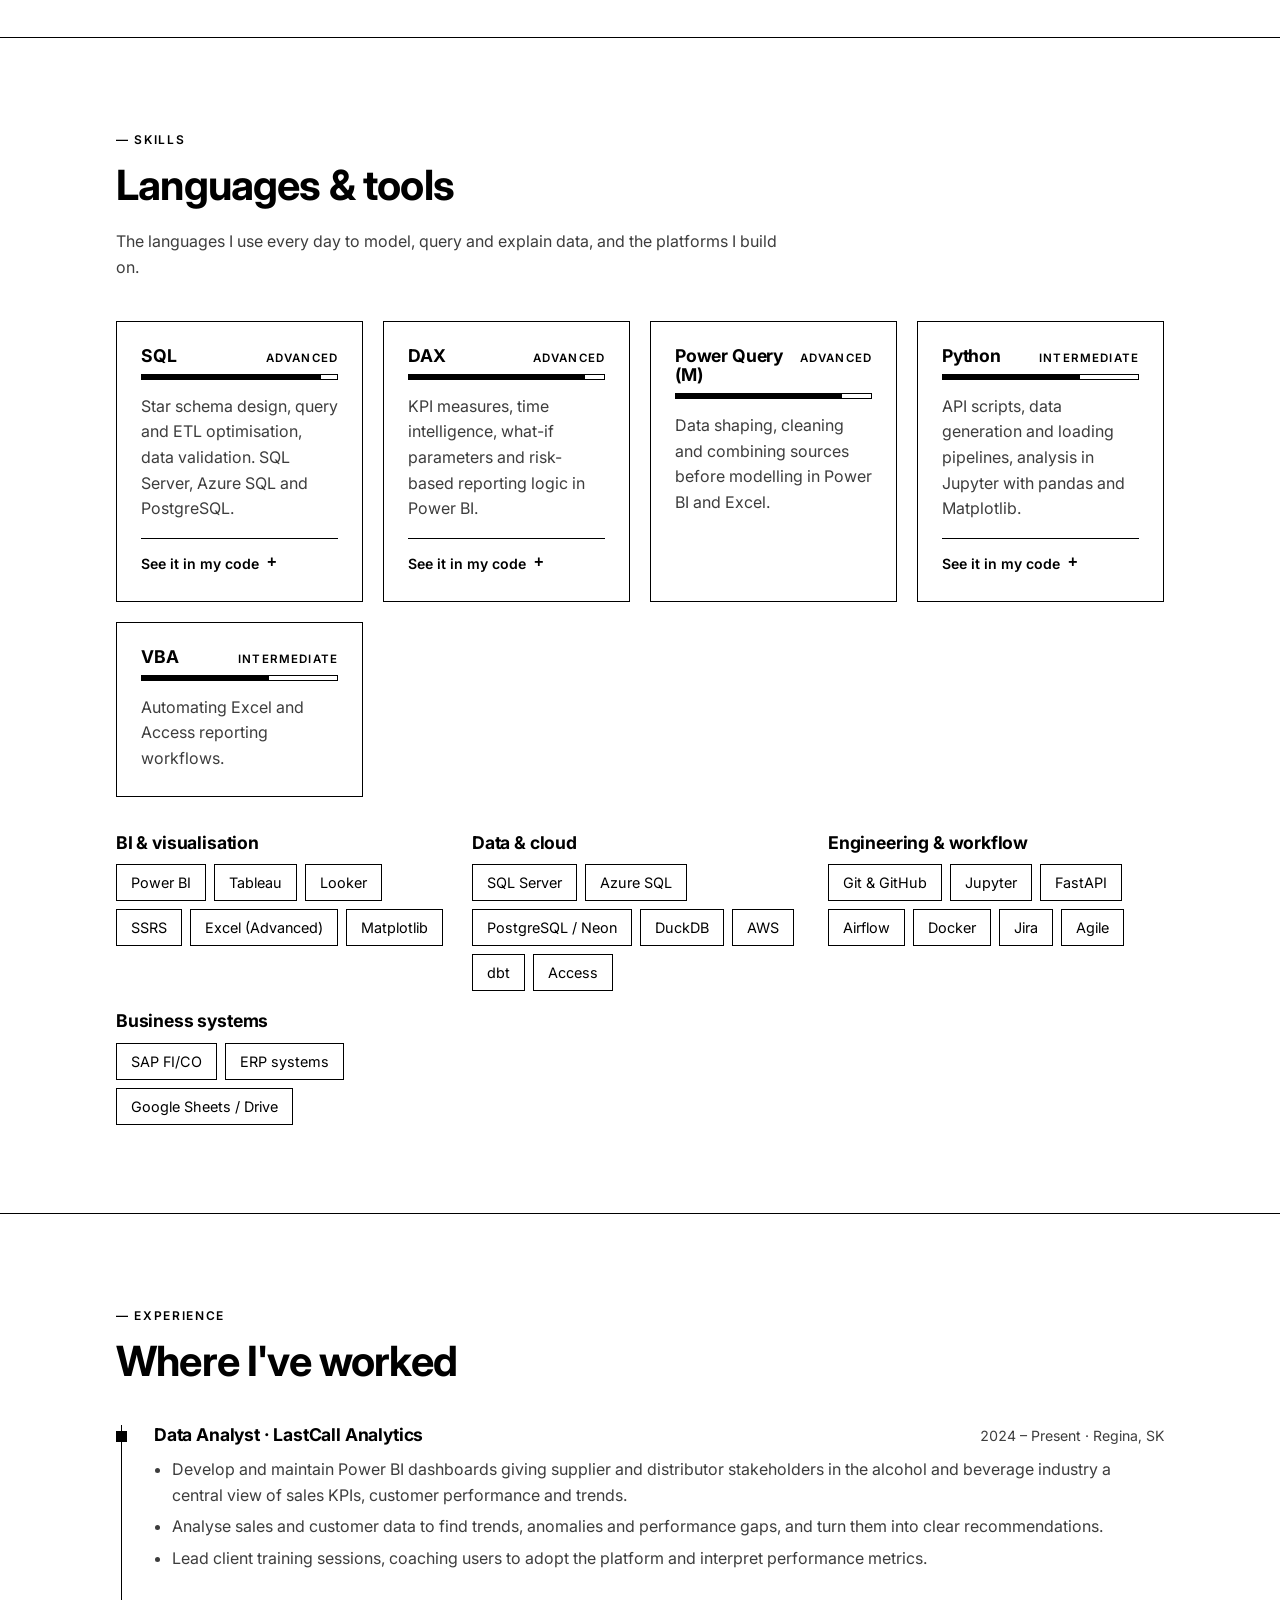
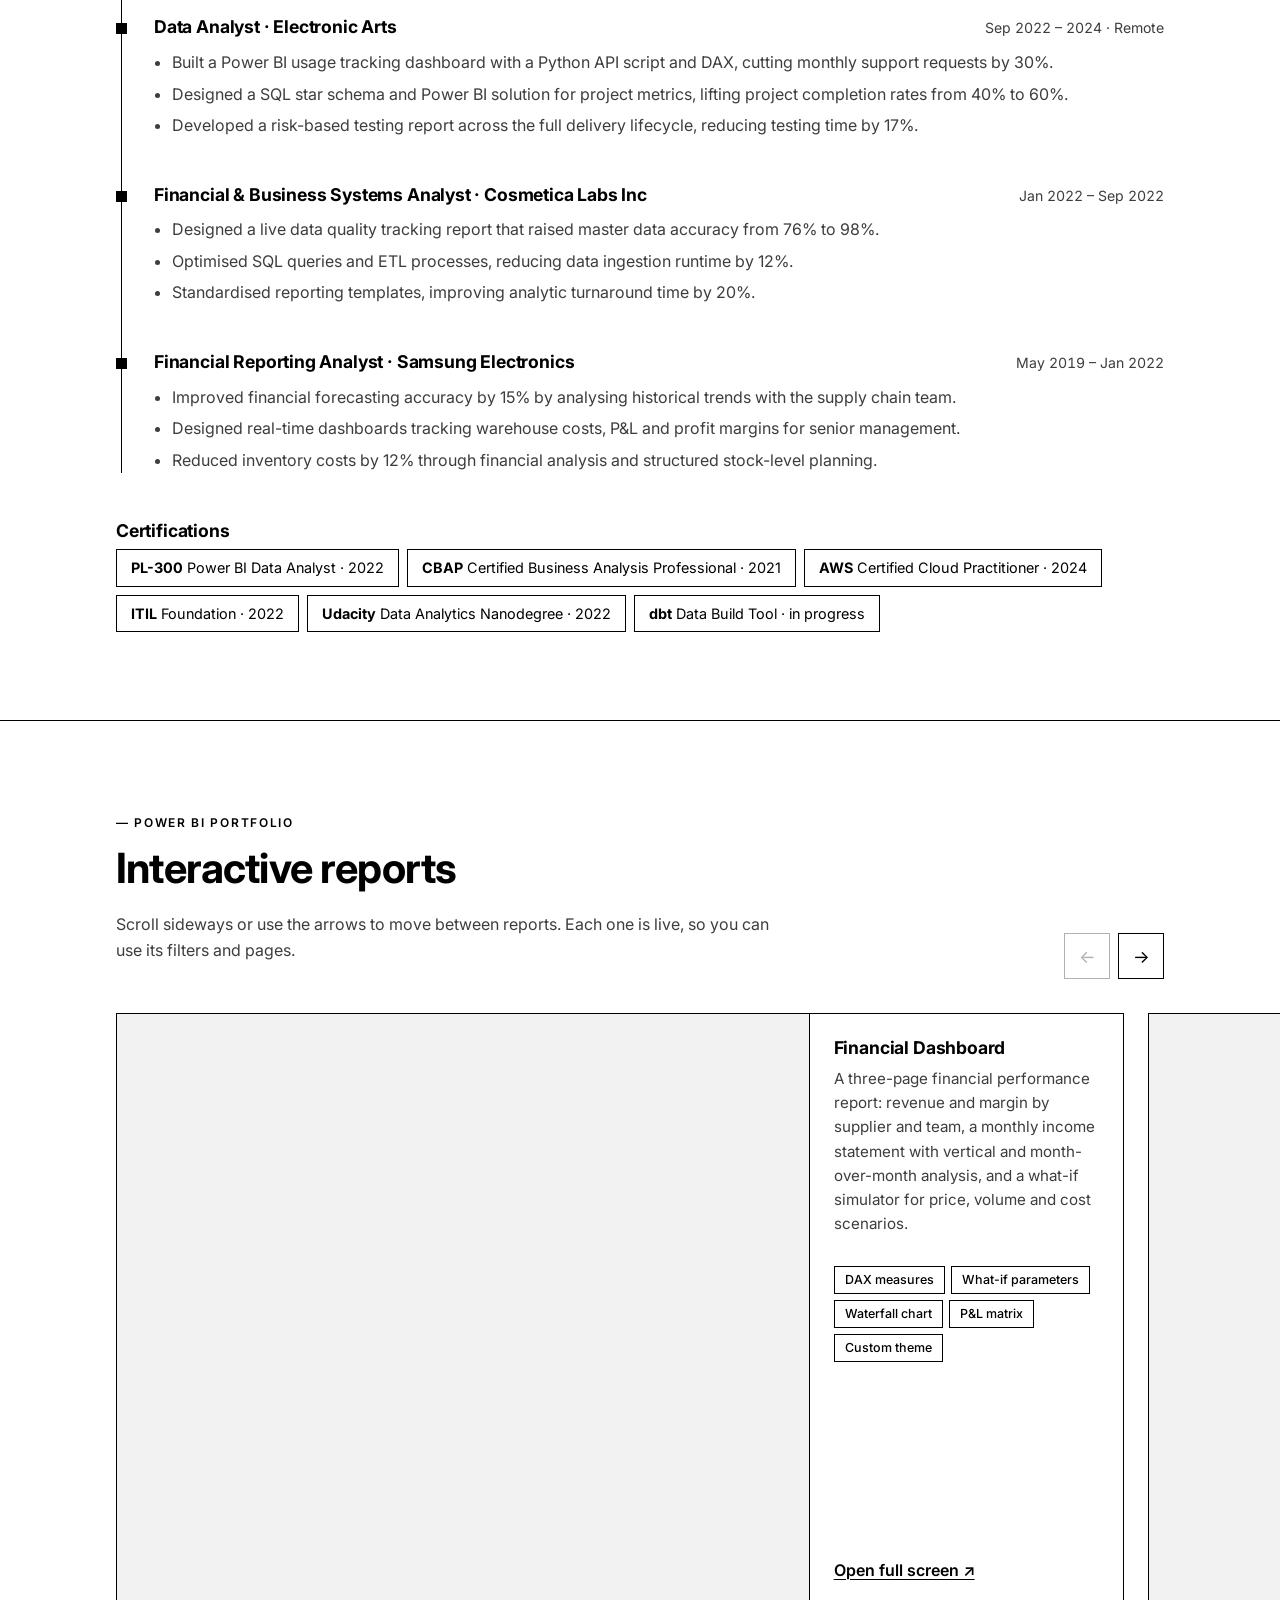
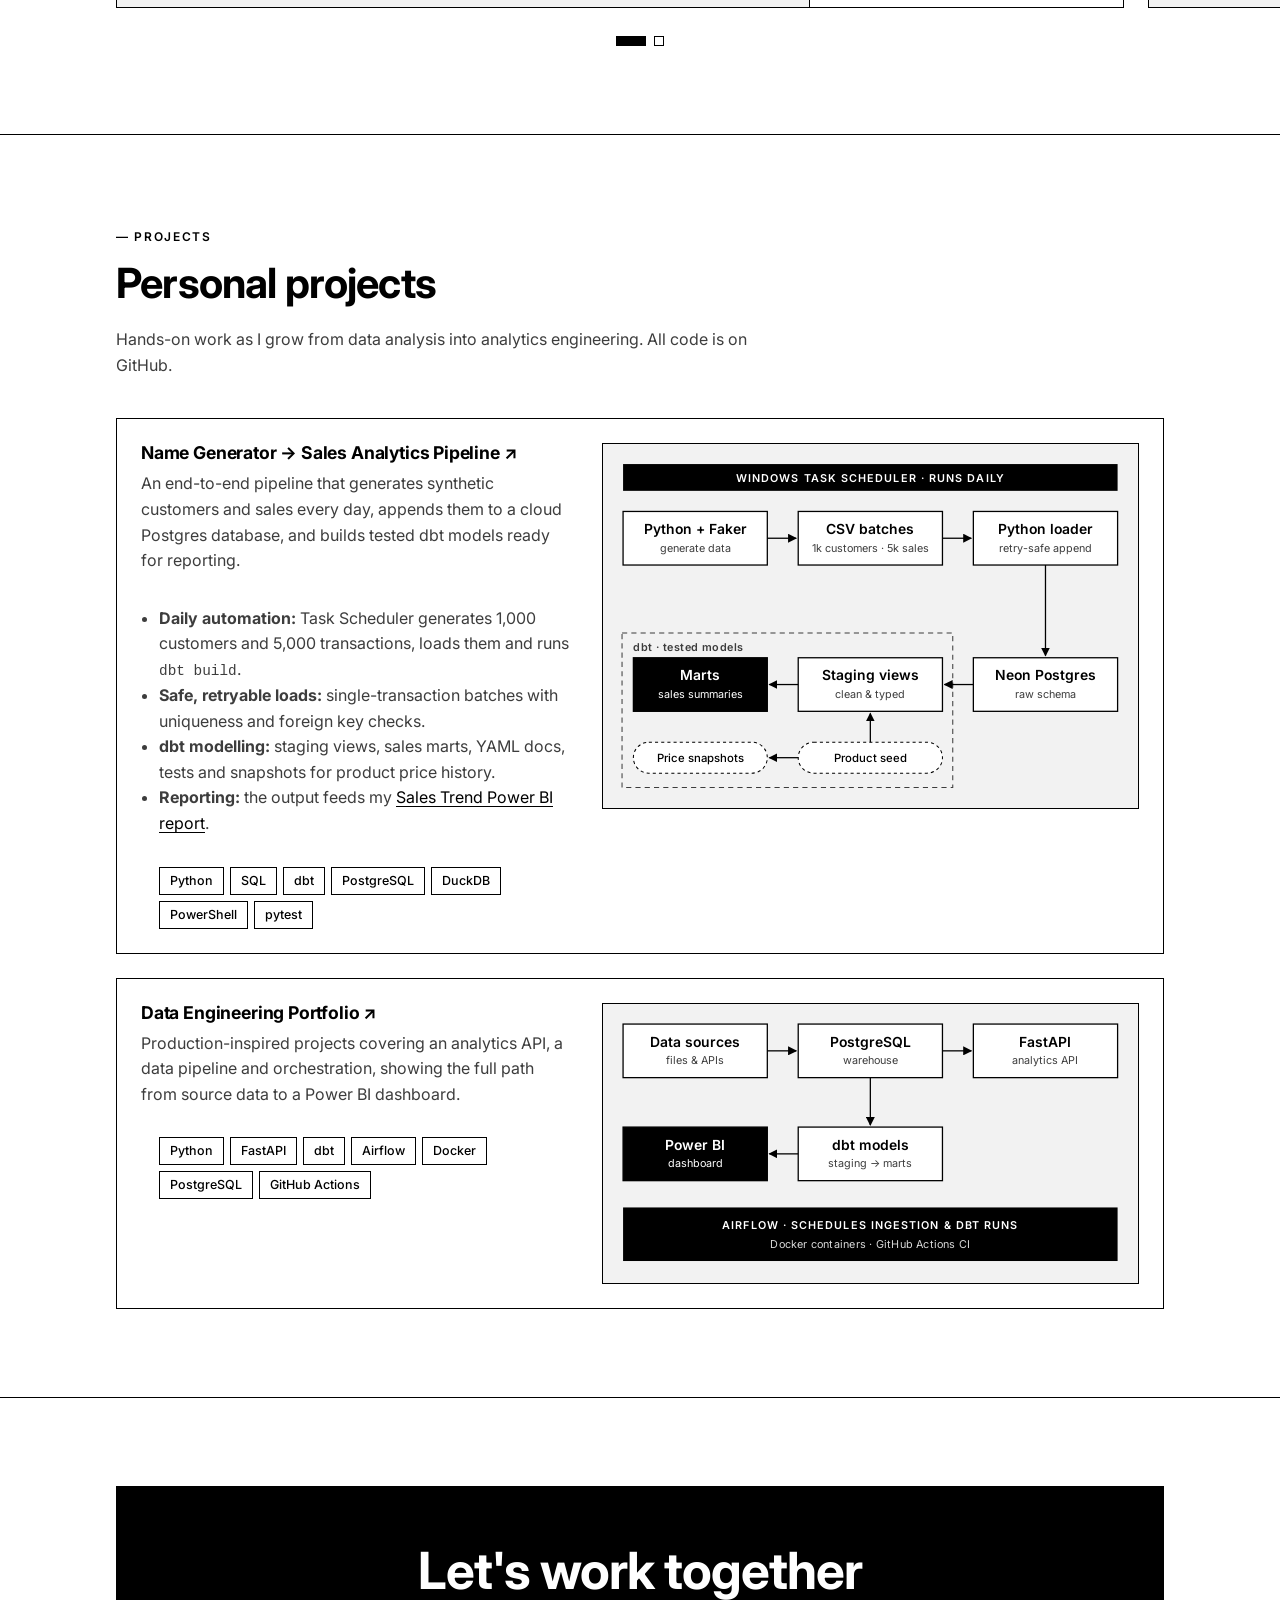
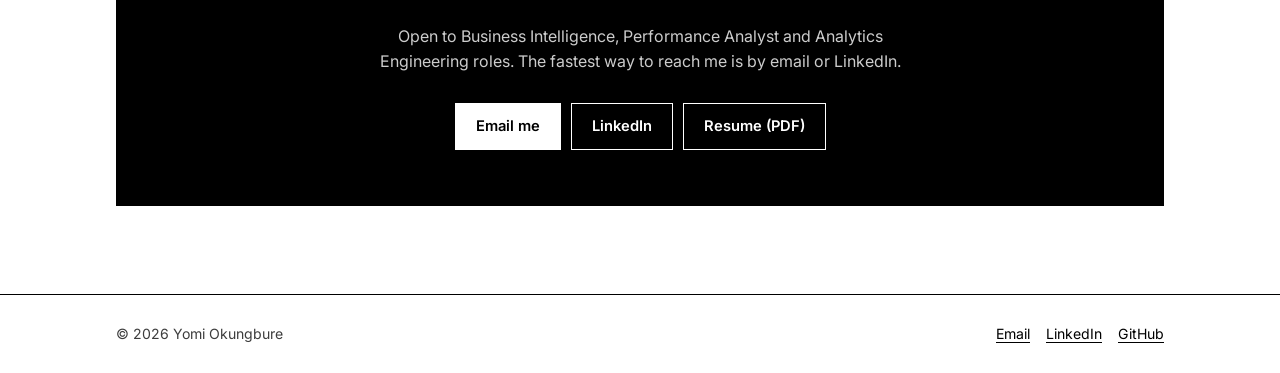
==== commit 587daf48: "Add Sales Trend Power BI report to the carousel Replaces the "coming soon" placeholder slide and lin" ====
--- a/index.html
+++ b/index.html
@@ -354,19 +354,23 @@
         </article>
         <!-- ===== END REPORT SLIDE ===== -->
 
-        <!-- Placeholder: delete this slide once you have a second report. -->
         <article class="slide">
           <div class="slide-inner">
-            <div class="embed placeholder">
-              <div>
-                <b>More reports coming soon</b>
-                <span>New Power BI work is added here as it's published.</span>
-              </div>
+            <div class="embed">
+              <iframe title="Sales Trend" loading="lazy" allowfullscreen
+                src="https://app.powerbi.com/view?r=eyJrIjoiOWFjODA3NjUtNGY5Mi00ODk3LWE3MzAtMDk1NTg3ZDJmOWFiIiwidCI6IjFiYjY1Y2MxLTcxMDItNGRlYi05Y2FlLTVlODljMjE5MjMzNCJ9"></iframe>
             </div>
             <div class="slide-text">
-              <h3>Next report</h3>
-              <p class="muted">Want to see something specific? Reports from professional roles contain confidential data and aren't published, but I'm happy to walk through them in an interview.</p>
-              <a class="ext-link" href="#contact">Get in touch →</a>
+              <h3>Sales Trend</h3>
+              <p class="muted">
+                A four-page sales report built on my own
+                <a href="#projects">Name Generator pipeline</a>, reading dbt staging views live from Neon Postgres.
+                It covers sales overview (revenue, orders, average order value, payment methods, regions),
+                customers (demographics, new customers by month, top customers) and product performance.
+                A final Model Info page documents every measure and relationship, read live from the model.
+              </p>
+              <ul class="tags"><li>Star schema</li><li>USERELATIONSHIP</li><li>REMOVEFILTERS</li><li>Self-documenting model</li><li>Postgres source</li></ul>
+              <a class="ext-link" href="https://app.powerbi.com/view?r=eyJrIjoiOWFjODA3NjUtNGY5Mi00ODk3LWE3MzAtMDk1NTg3ZDJmOWFiIiwidCI6IjFiYjY1Y2MxLTcxMDItNGRlYi05Y2FlLTVlODljMjE5MjMzNCJ9" target="_blank" rel="noopener">Open full screen ↗</a>
             </div>
           </div>
         </article>
@@ -428,6 +432,7 @@
               <li><b>Daily automation:</b> Task Scheduler generates 1,000 customers and 5,000 transactions, loads them and runs <code>dbt build</code>.</li>
               <li><b>Safe, retryable loads:</b> single-transaction batches with uniqueness and foreign key checks.</li>
               <li><b>dbt modelling:</b> staging views, sales marts, YAML docs, tests and snapshots for product price history.</li>
+              <li><b>Reporting:</b> the output feeds my <a href="#powerbi">Sales Trend Power BI report</a>.</li>
             </ul>
             <ul class="tags"><li>Python</li><li>SQL</li><li>dbt</li><li>PostgreSQL</li><li>DuckDB</li><li>PowerShell</li><li>pytest</li></ul>
           </article>
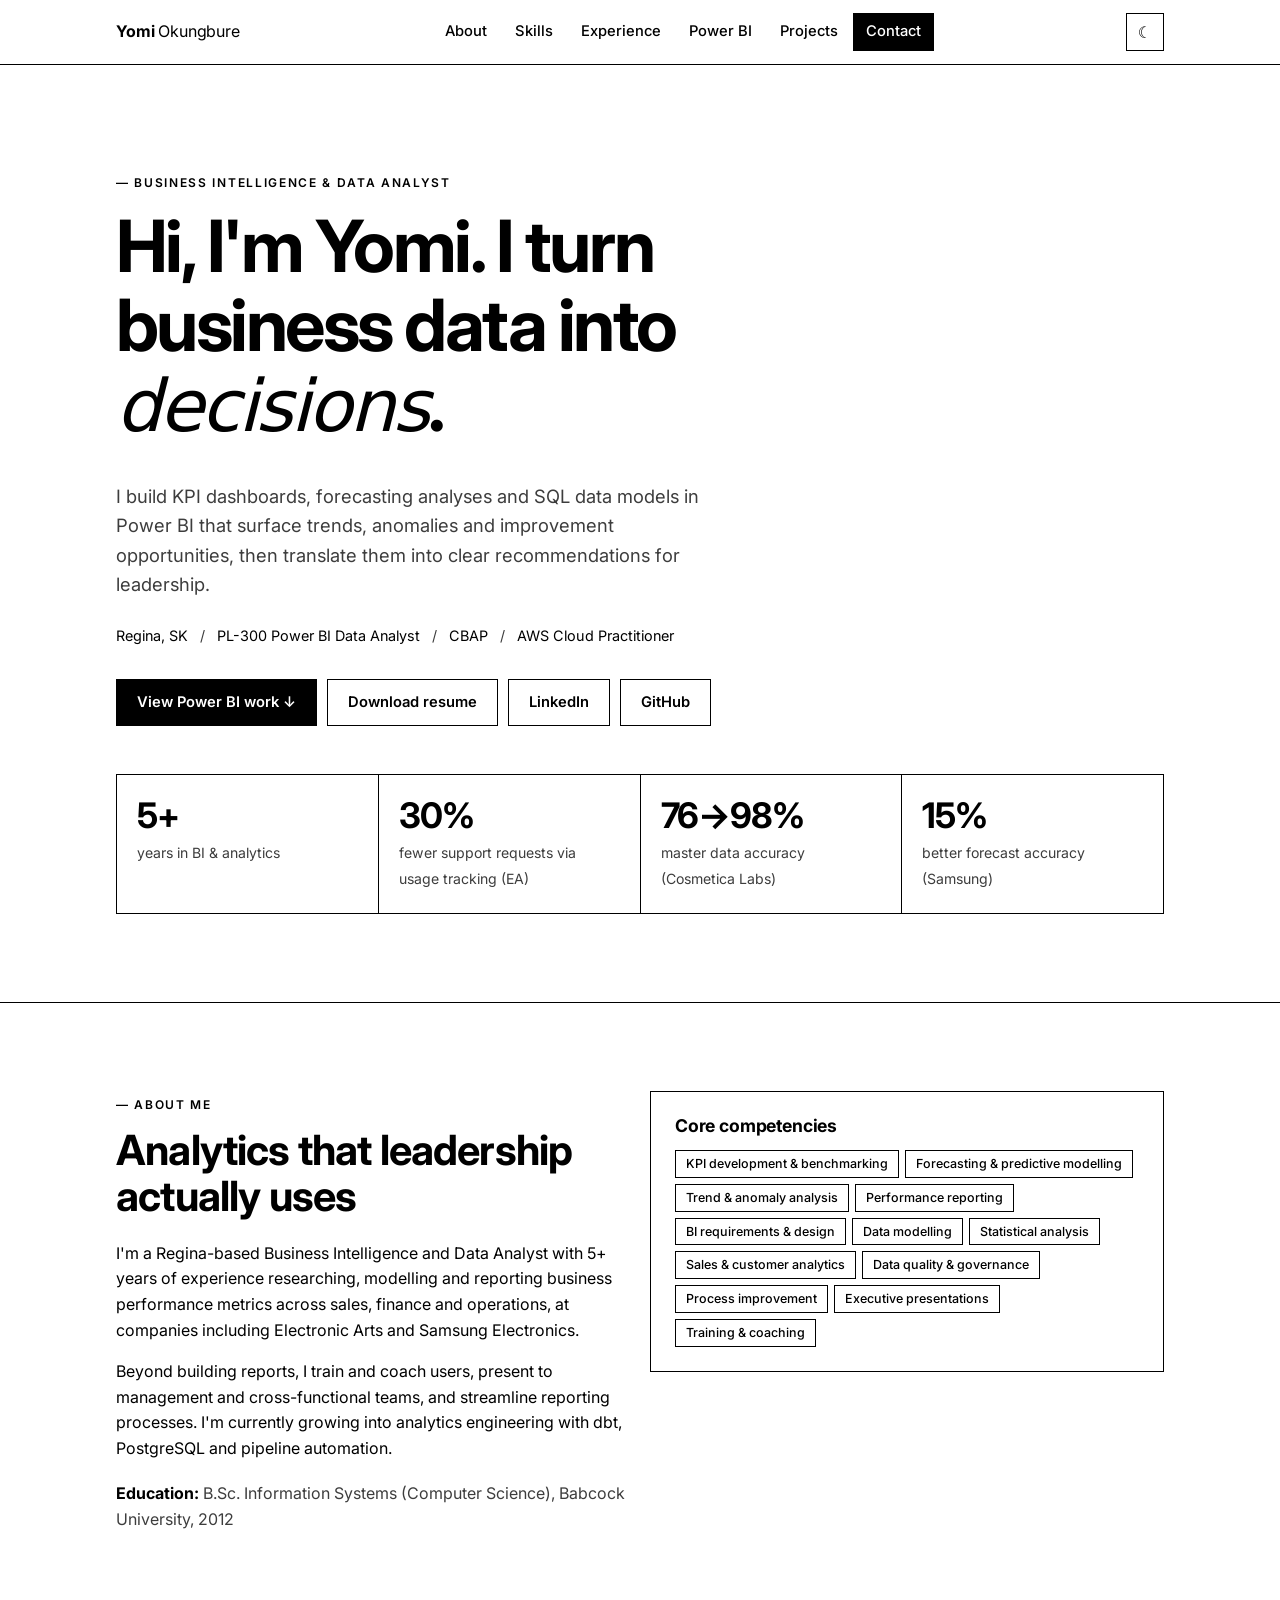
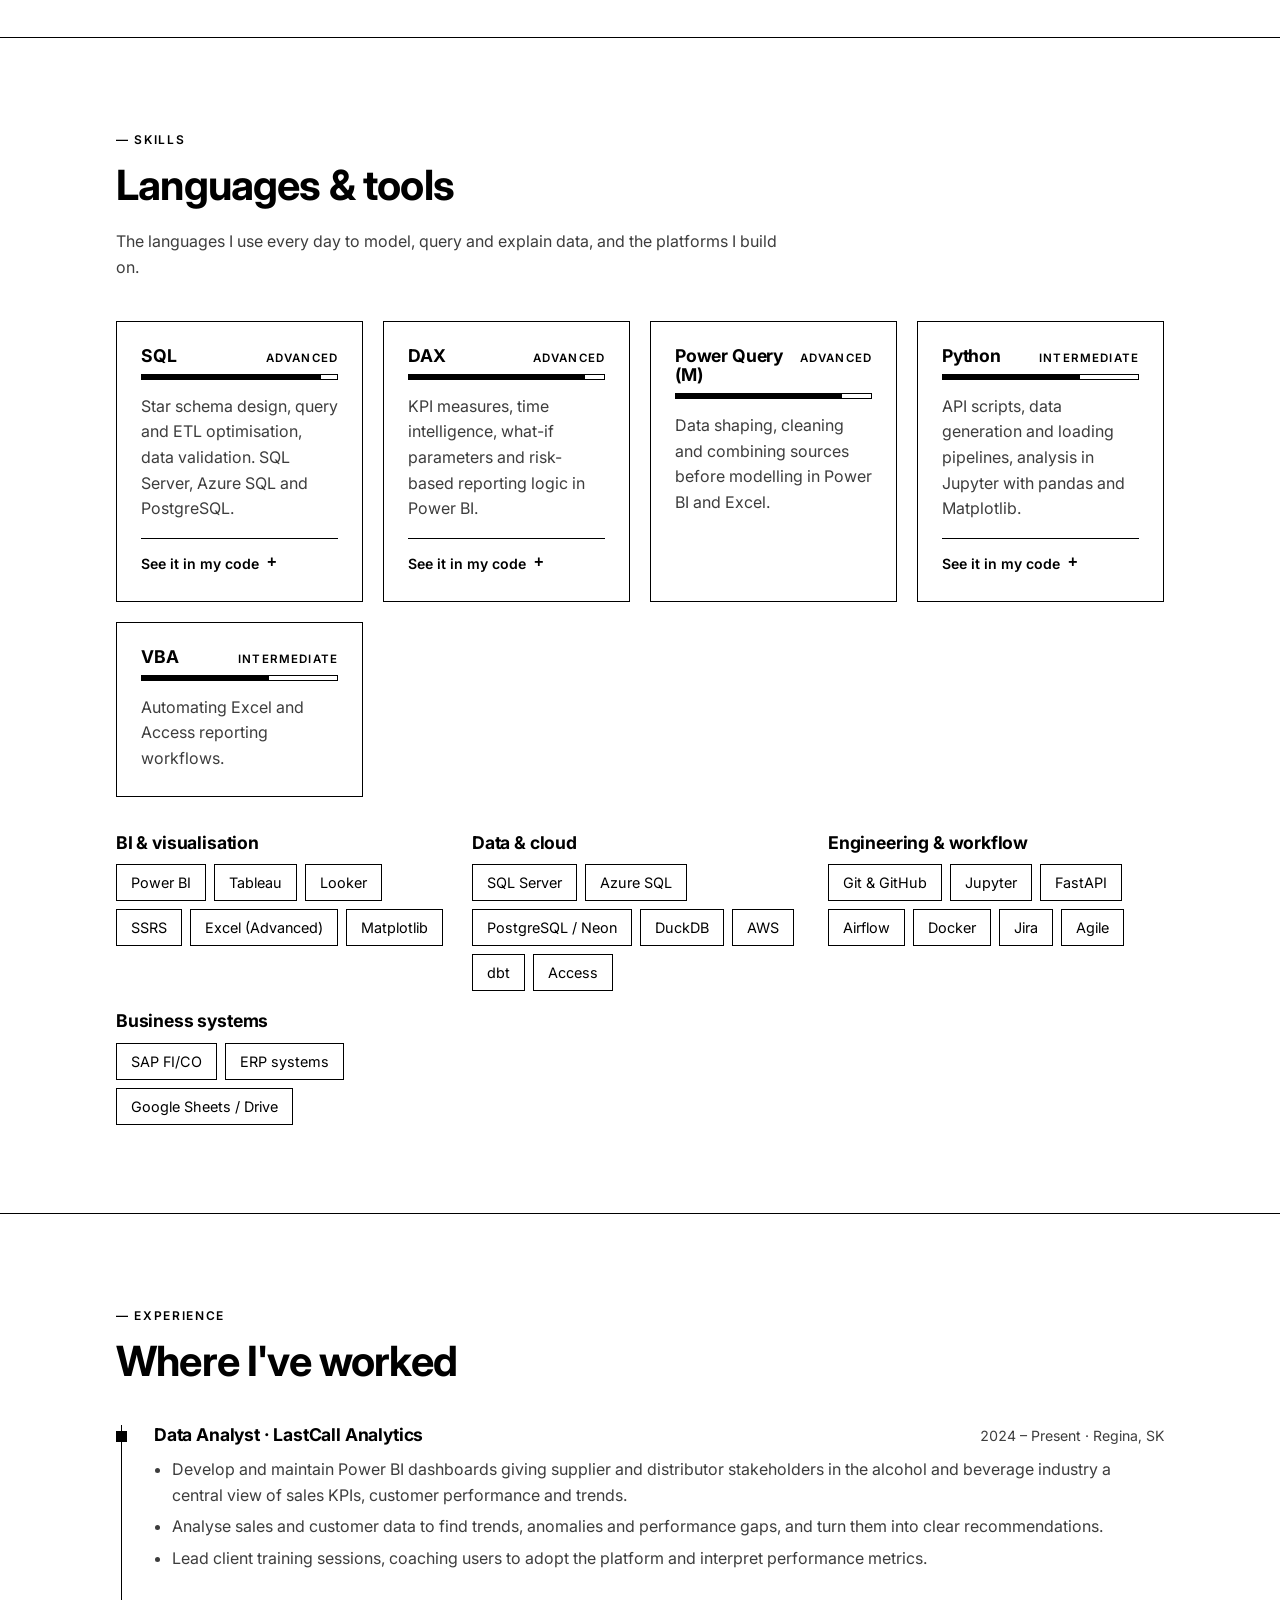
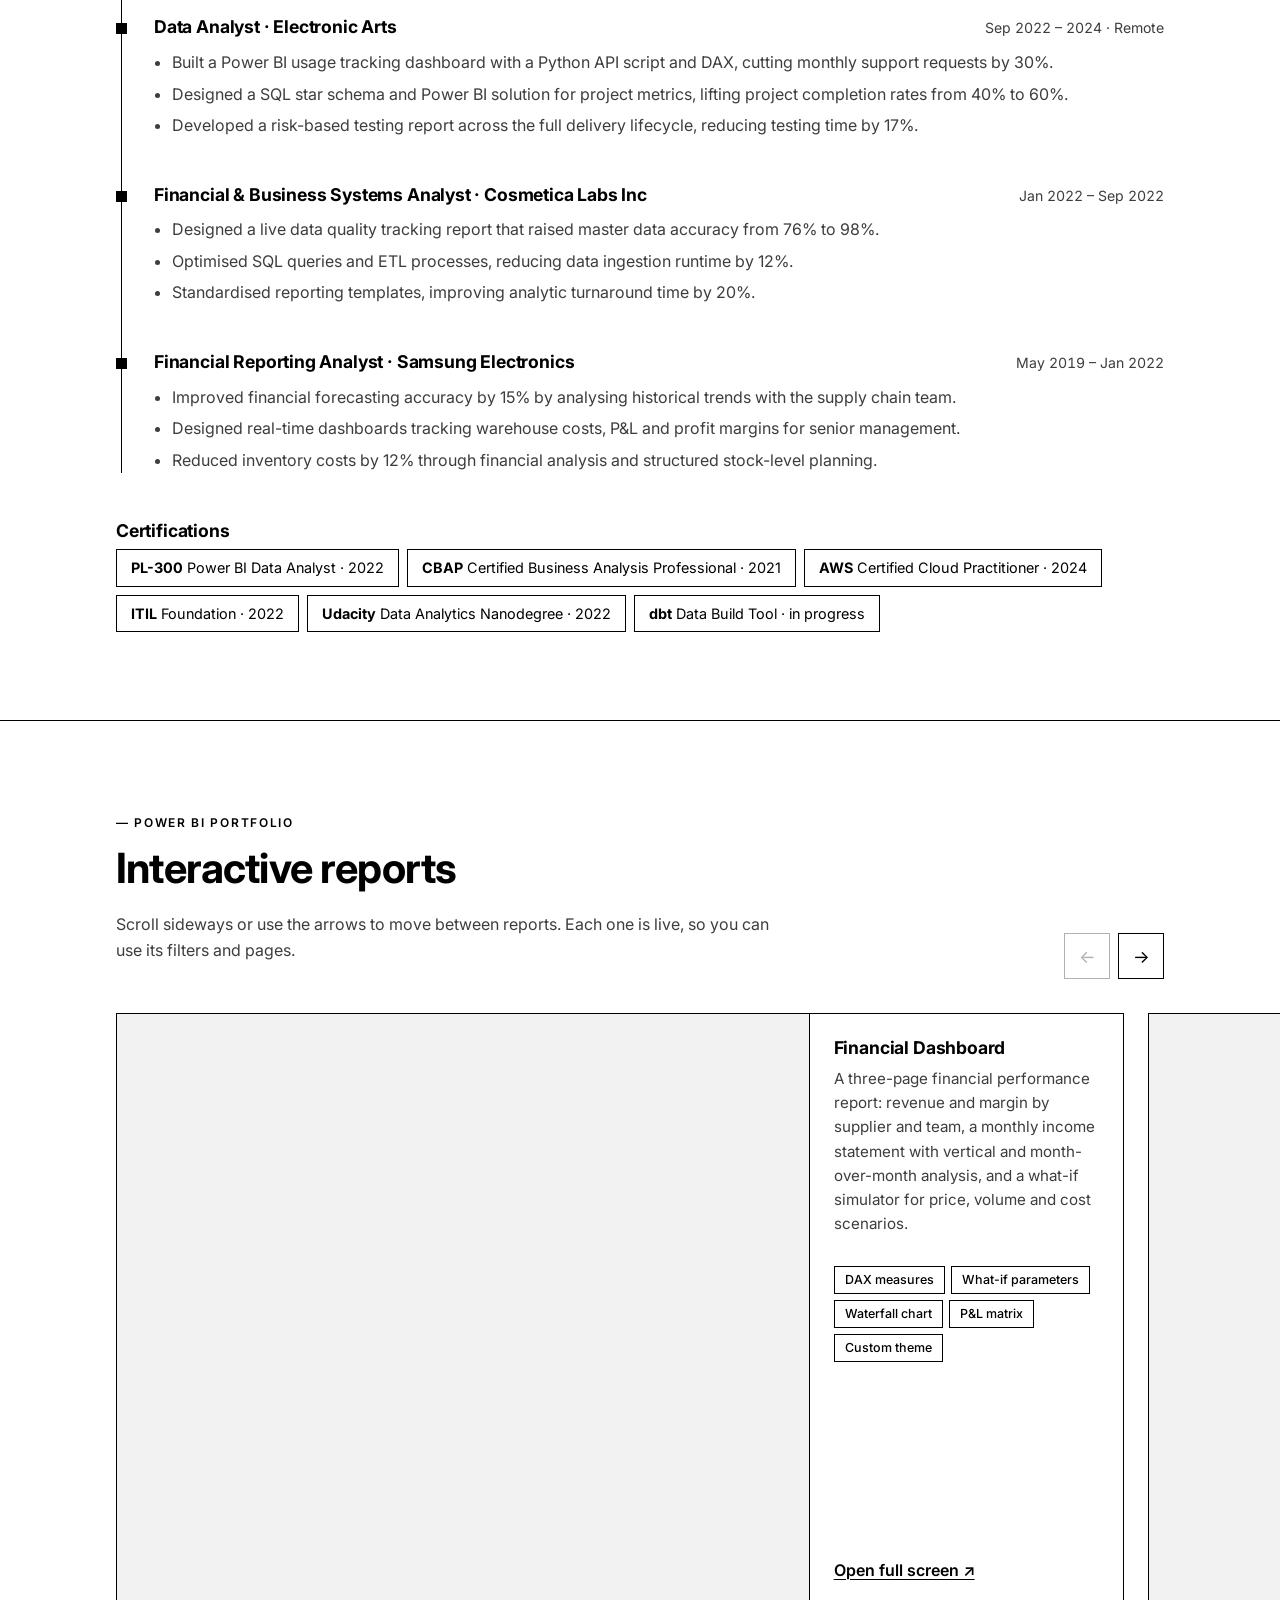
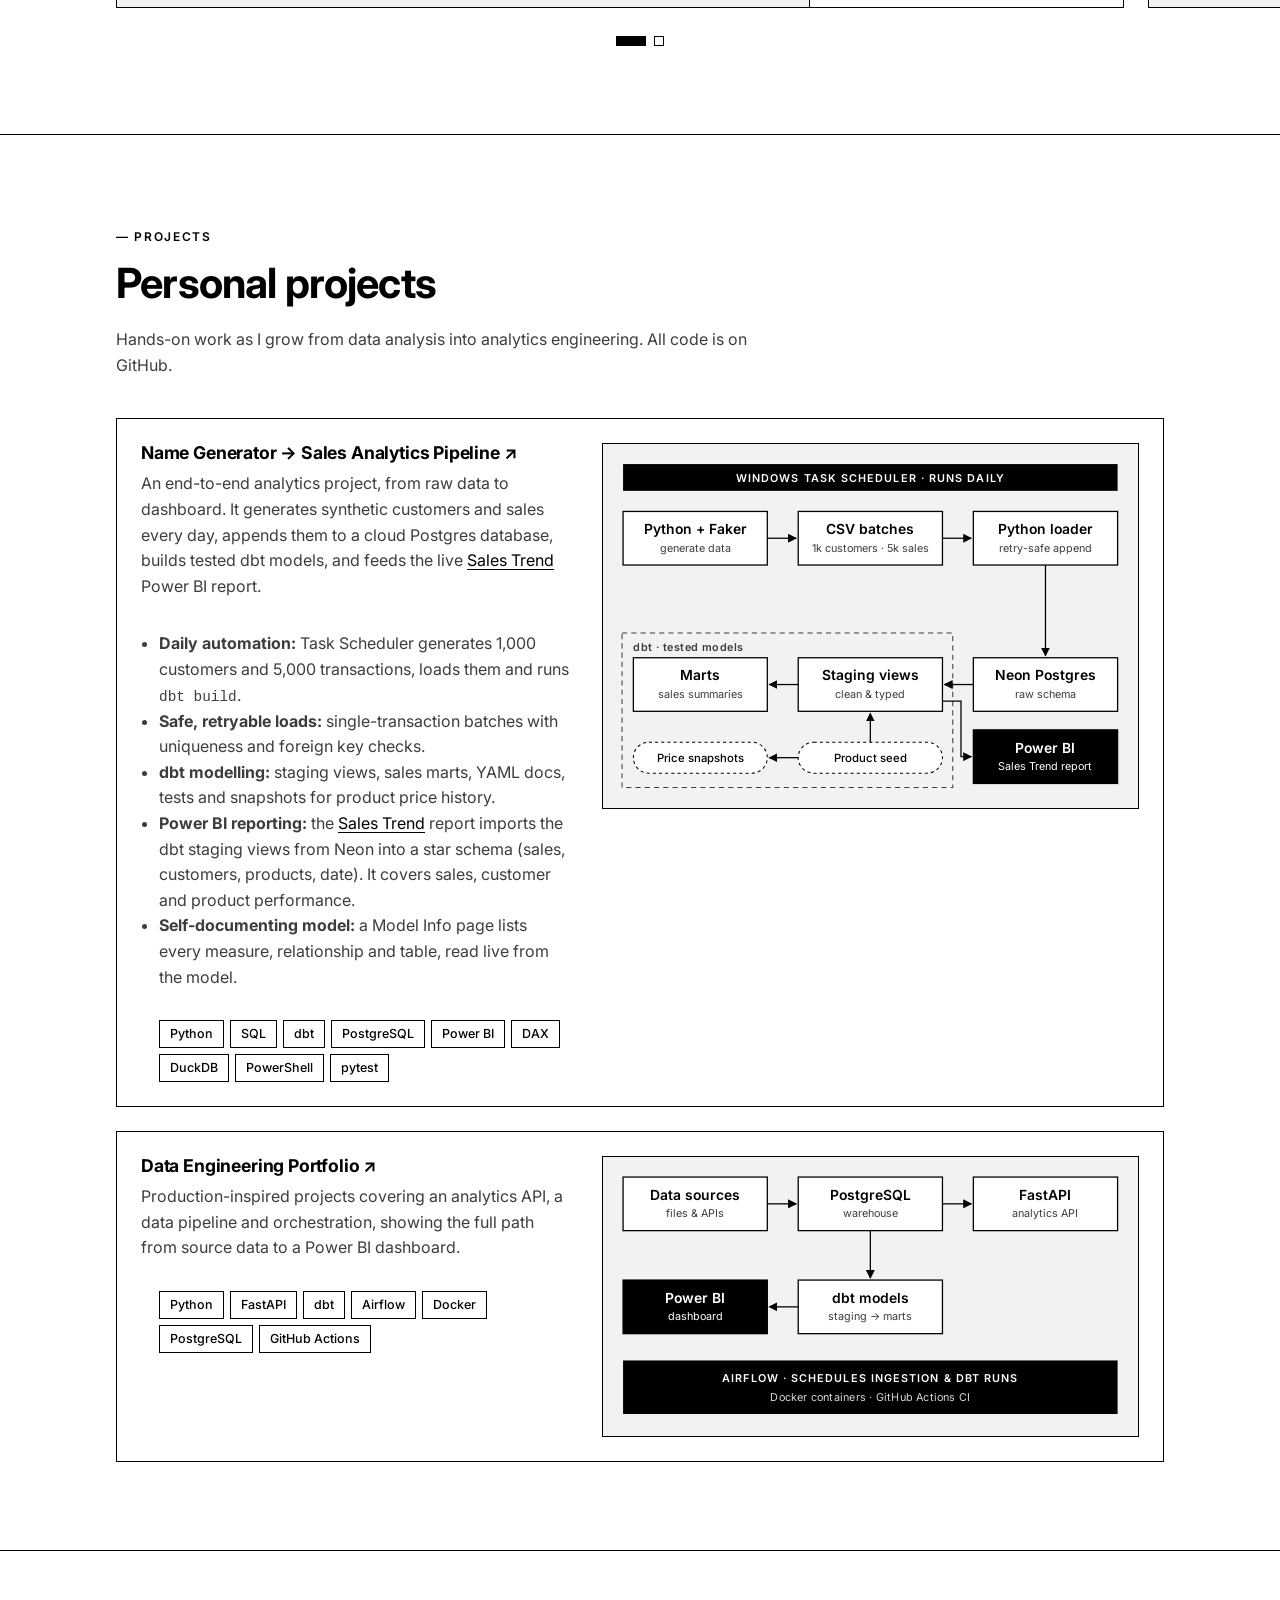
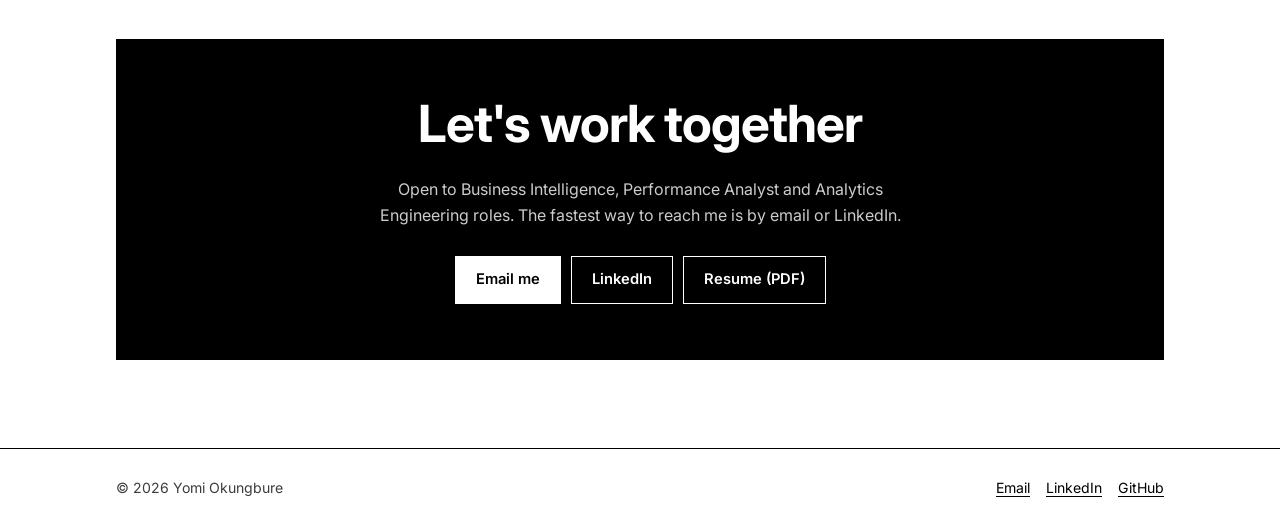
==== commit 29156f14: "Show Power BI as the end of the Name Generator pipeline Diagram adds the Sales Trend report fed by t" ====
--- a/index.html
+++ b/index.html
@@ -393,12 +393,13 @@
           <article class="card project">
             <h3><a href="https://github.com/BOkungbure/name_generator_duckdb" target="_blank" rel="noopener">Name Generator → Sales Analytics Pipeline ↗</a></h3>
             <p class="muted">
-              An end-to-end pipeline that generates synthetic customers and sales every day, appends them to a
-              cloud Postgres database, and builds tested dbt models ready for reporting.
+              An end-to-end analytics project, from raw data to dashboard. It generates synthetic customers and
+              sales every day, appends them to a cloud Postgres database, builds tested dbt models, and feeds
+              the live <a href="#powerbi">Sales Trend</a> Power BI report.
             </p>
             <figure class="diagram">
               <svg viewBox="-2 -2 484 318" role="img" aria-labelledby="dg1-title">
-                <title id="dg1-title">Pipeline: Windows Task Scheduler runs daily. Python and Faker generate CSV batches, a Python loader appends them to Neon Postgres, then dbt builds staging views and marts, using a product seed and price-history snapshots.</title>
+                <title id="dg1-title">Pipeline: Windows Task Scheduler runs daily. Python and Faker generate CSV batches, a Python loader appends them to Neon Postgres, then dbt builds staging views and marts, using a product seed and price-history snapshots. The Power BI Sales Trend report imports the staging views.</title>
                 <defs>
                   <marker id="dg1-arrow" viewBox="0 0 10 10" refX="9" refY="5" markerWidth="7" markerHeight="7" orient="auto-start-reverse"><path d="M0 0 L10 5 L0 10 z" class="dg-head"/></marker>
                 </defs>
@@ -418,7 +419,7 @@
                 <!-- row 2 -->
                 <g class="dg-node"><rect x="340" y="188" width="140" height="52"/><text x="410" y="210" text-anchor="middle">Neon Postgres</text><text class="dg-sub" x="410" y="227" text-anchor="middle">raw schema</text></g>
                 <g class="dg-node"><rect x="170" y="188" width="140" height="52"/><text x="240" y="210" text-anchor="middle">Staging views</text><text class="dg-sub" x="240" y="227" text-anchor="middle">clean &amp; typed</text></g>
-                <g class="dg-node dg-key"><rect x="10" y="188" width="130" height="52"/><text x="75" y="210" text-anchor="middle">Marts</text><text class="dg-sub" x="75" y="227" text-anchor="middle">sales summaries</text></g>
+                <g class="dg-node"><rect x="10" y="188" width="130" height="52"/><text x="75" y="210" text-anchor="middle">Marts</text><text class="dg-sub" x="75" y="227" text-anchor="middle">sales summaries</text></g>
                 <line class="dg-edge" x1="340" y1="214" x2="312" y2="214" marker-end="url(#dg1-arrow)"/>
                 <line class="dg-edge" x1="170" y1="214" x2="142" y2="214" marker-end="url(#dg1-arrow)"/>
                 <!-- seed + snapshots -->
@@ -426,15 +427,19 @@
                 <g class="dg-pill"><rect x="10" y="270" width="130" height="30"/><text x="75" y="289.5" text-anchor="middle">Price snapshots</text></g>
                 <line class="dg-edge" x1="240" y1="270" x2="240" y2="242" marker-end="url(#dg1-arrow)"/>
                 <line class="dg-edge" x1="170" y1="285" x2="142" y2="285" marker-end="url(#dg1-arrow)"/>
+                <!-- Power BI: imports the staging views -->
+                <g class="dg-node dg-key"><rect x="340" y="258" width="140" height="52"/><text x="410" y="280" text-anchor="middle">Power BI</text><text class="dg-sub" x="410" y="297" text-anchor="middle">Sales Trend report</text></g>
+                <path class="dg-edge" d="M310 230 H328 V284 H338" marker-end="url(#dg1-arrow)"/>
               </svg>
             </figure>
             <ul>
               <li><b>Daily automation:</b> Task Scheduler generates 1,000 customers and 5,000 transactions, loads them and runs <code>dbt build</code>.</li>
               <li><b>Safe, retryable loads:</b> single-transaction batches with uniqueness and foreign key checks.</li>
               <li><b>dbt modelling:</b> staging views, sales marts, YAML docs, tests and snapshots for product price history.</li>
-              <li><b>Reporting:</b> the output feeds my <a href="#powerbi">Sales Trend Power BI report</a>.</li>
+              <li><b>Power BI reporting:</b> the <a href="#powerbi">Sales Trend</a> report imports the dbt staging views from Neon into a star schema (sales, customers, products, date). It covers sales, customer and product performance.</li>
+              <li><b>Self-documenting model:</b> a Model Info page lists every measure, relationship and table, read live from the model.</li>
             </ul>
-            <ul class="tags"><li>Python</li><li>SQL</li><li>dbt</li><li>PostgreSQL</li><li>DuckDB</li><li>PowerShell</li><li>pytest</li></ul>
+            <ul class="tags"><li>Python</li><li>SQL</li><li>dbt</li><li>PostgreSQL</li><li>Power BI</li><li>DAX</li><li>DuckDB</li><li>PowerShell</li><li>pytest</li></ul>
           </article>
 
           <article class="card project">
